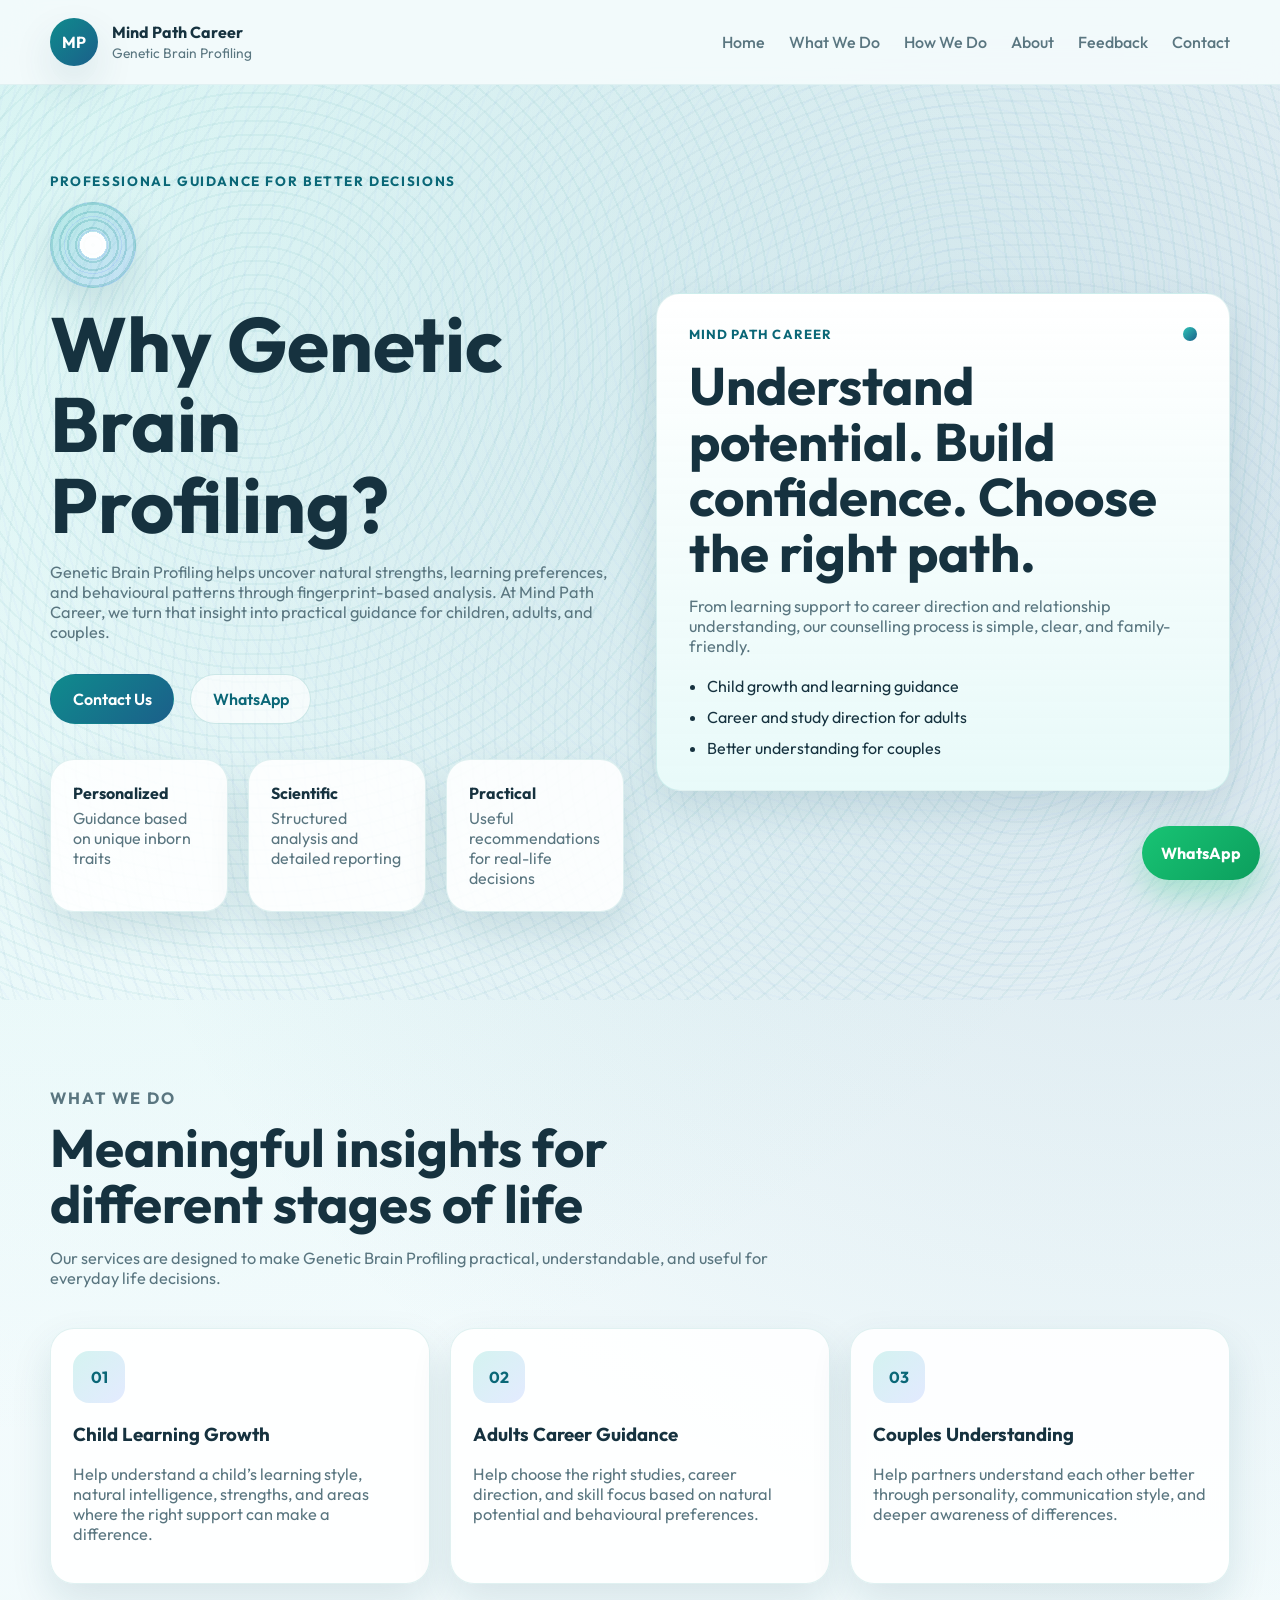
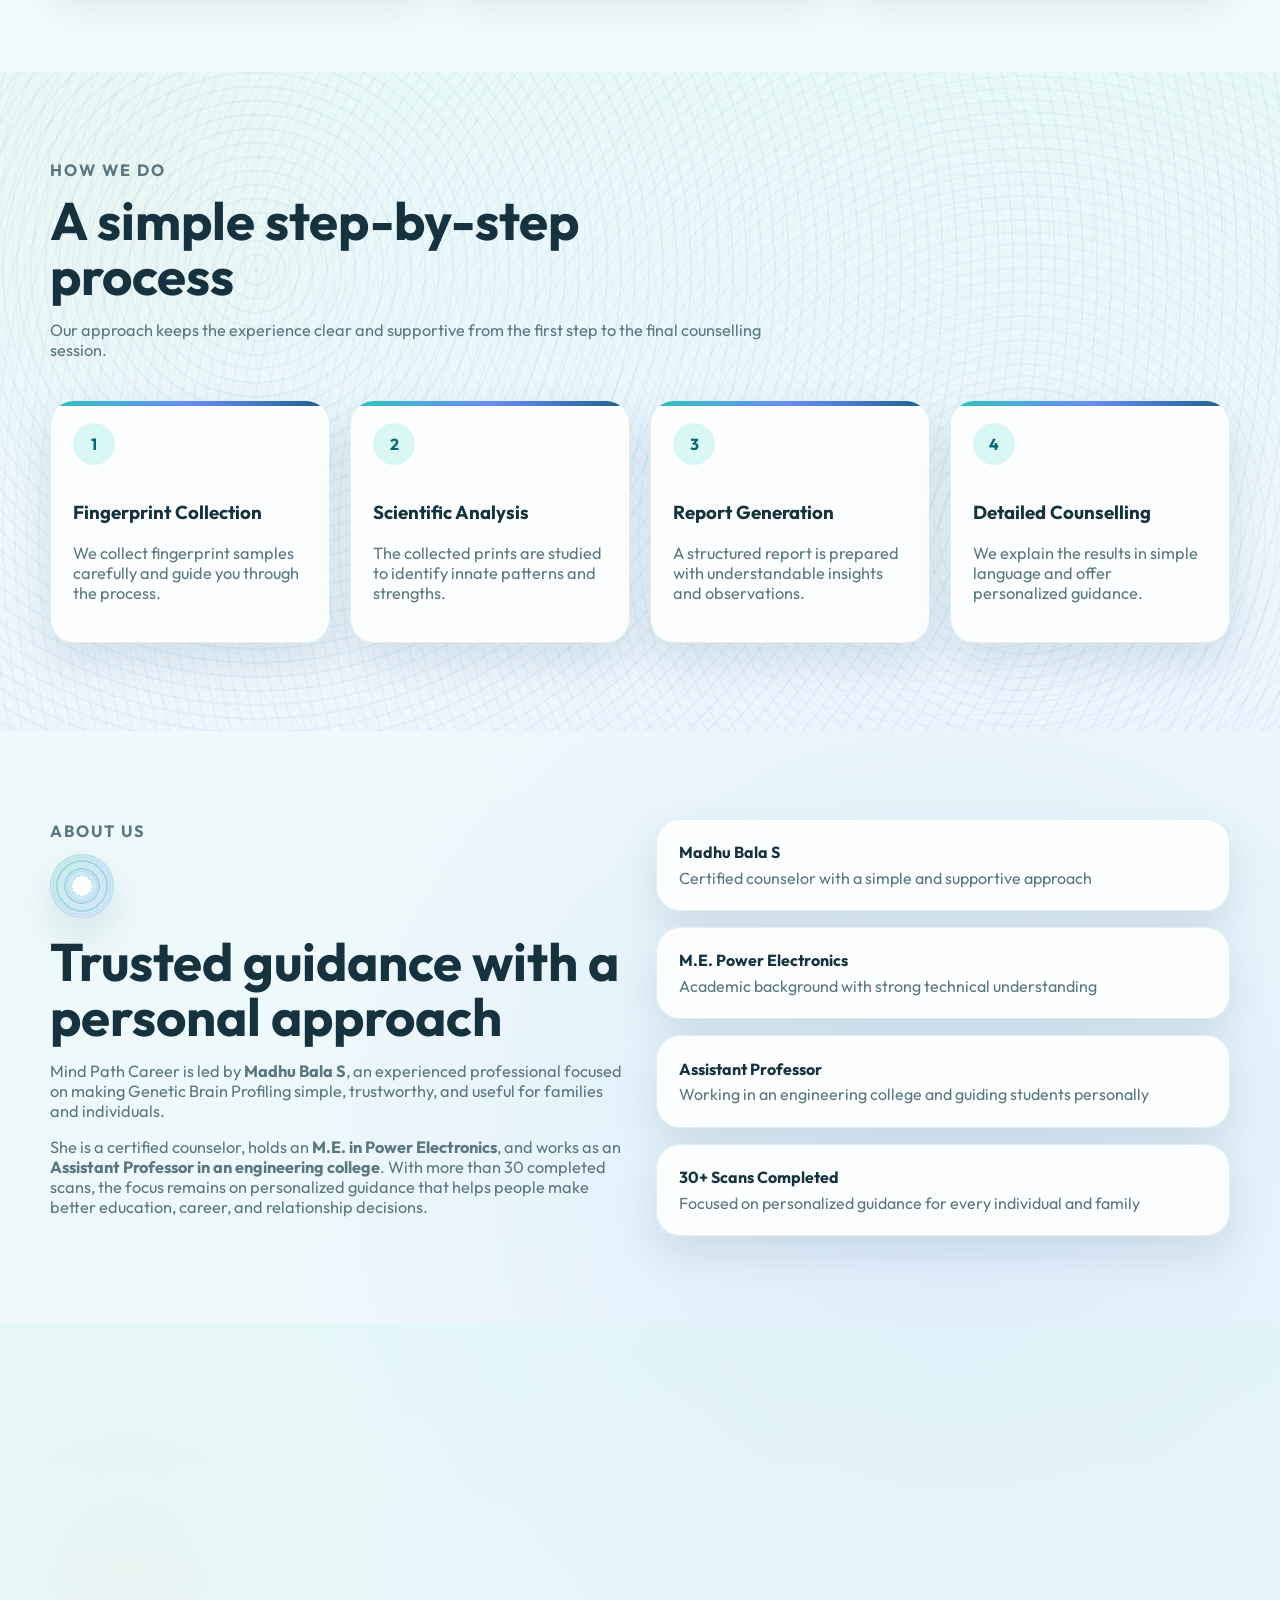
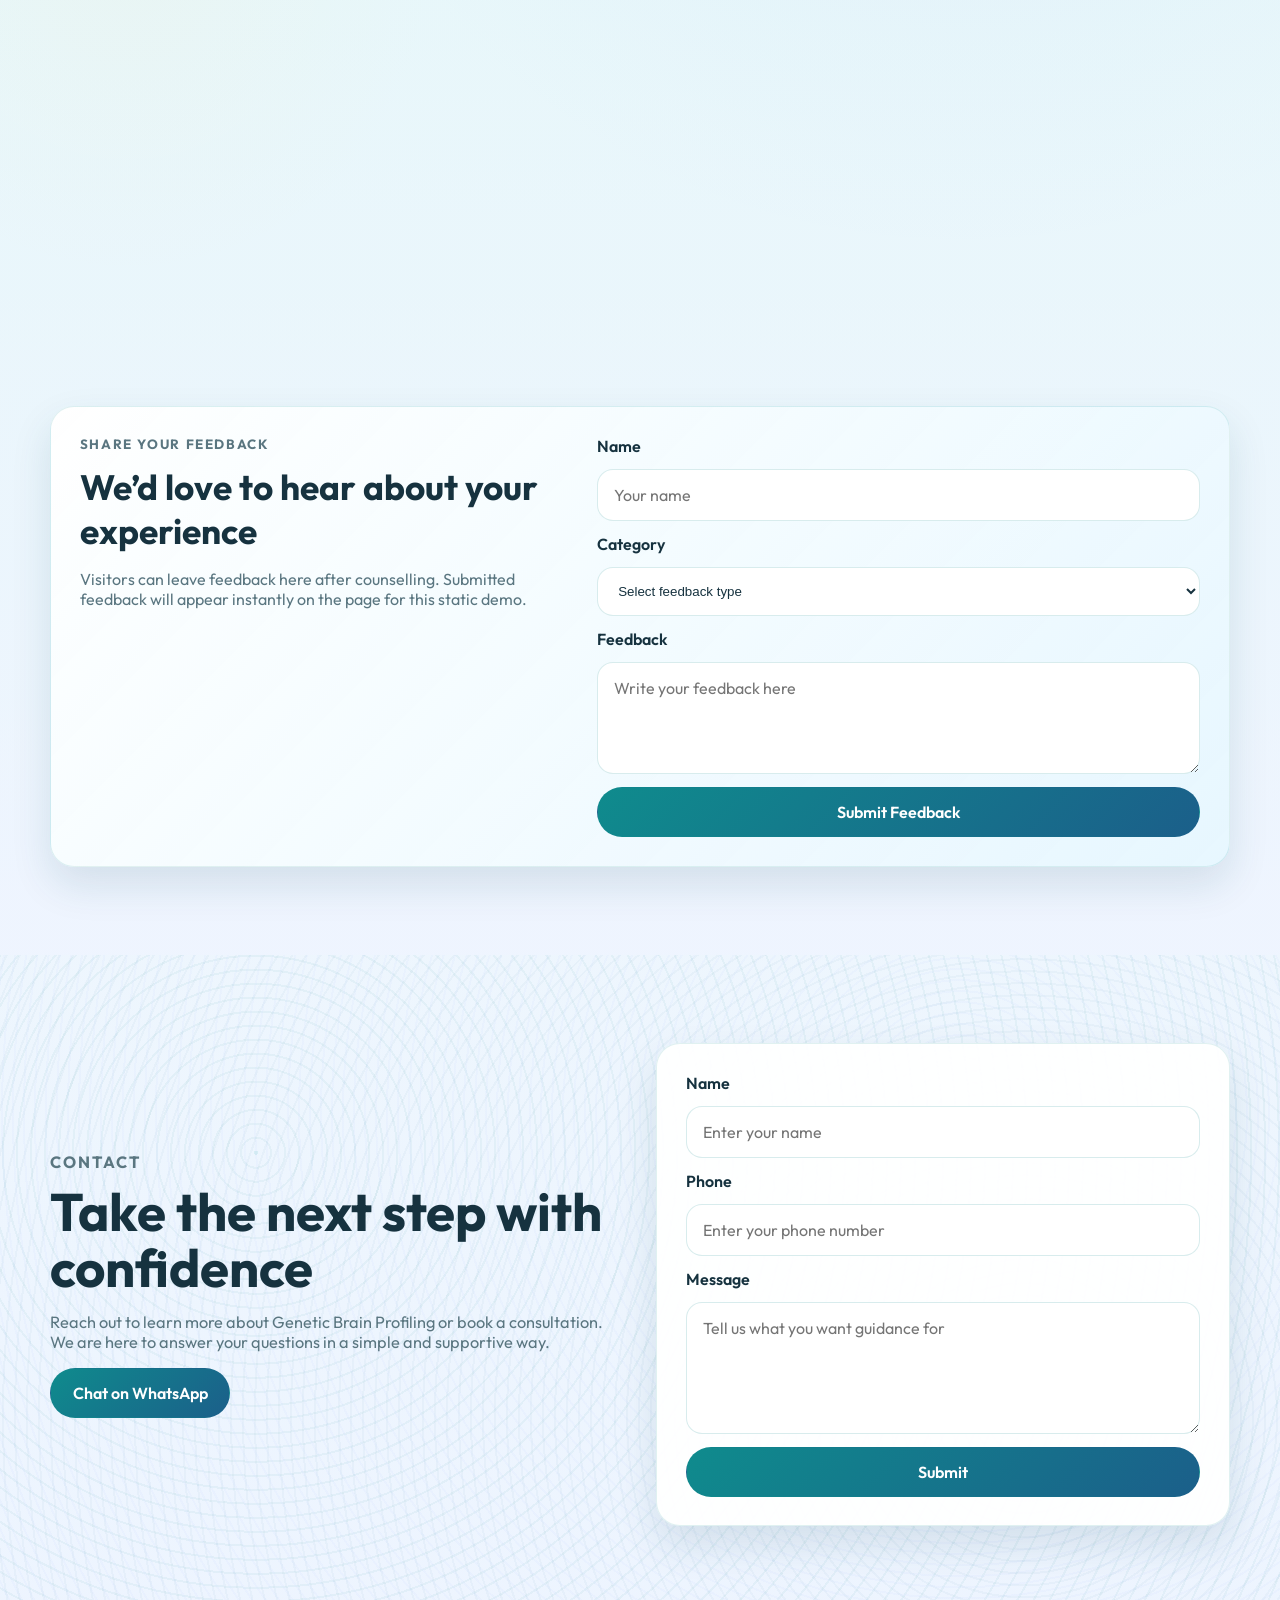
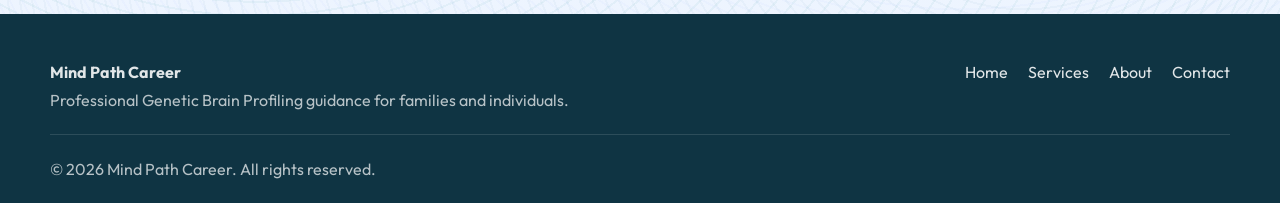
==== index.html @ eb40ae1d "Add files via upload" ====
<!DOCTYPE html>
<html lang="en">
  <head>
    <meta charset="UTF-8" />
    <meta name="viewport" content="width=device-width, initial-scale=1.0" />
    <title>Mind Path Career | Genetic Brain Profiling</title>
    <meta
      name="description"
      content="Mind Path Career helps families, adults, and couples gain clarity through Genetic Brain Profiling with scientific analysis and personalized counselling."
    />
    <link rel="preconnect" href="https://fonts.googleapis.com" />
    <link rel="preconnect" href="https://fonts.gstatic.com" crossorigin />
    <link
      href="https://fonts.googleapis.com/css2?family=Outfit:wght@300;400;500;600;700;800&display=swap"
      rel="stylesheet"
    />
    <link rel="stylesheet" href="style.css" />
  </head>
  <body>
    <header class="site-header">
      <div class="container nav-bar">
        <a href="#home" class="brand">
          <span class="brand-badge">MP</span>
          <span class="brand-text">
            <strong>Mind Path Career</strong>
            <span>Genetic Brain Profiling</span>
          </span>
        </a>

        <button class="nav-toggle" type="button" aria-label="Toggle navigation" aria-expanded="false">
          <span></span>
          <span></span>
          <span></span>
        </button>

        <nav class="nav-links">
          <a href="#home">Home</a>
          <a href="#services">What We Do</a>
          <a href="#process">How We Do</a>
          <a href="#about">About</a>
          <a href="#testimonials">Feedback</a>
          <a href="#contact">Contact</a>
        </nav>
      </div>
    </header>

    <main>
      <section class="hero section fingerprint-bg" id="home">
        <div class="container hero-grid">
          <div class="hero-content reveal">
            <p class="section-tag">Professional Guidance for Better Decisions</p>
            <div class="fingerprint-logo" aria-hidden="true"></div>
            <h1>Why Genetic Brain Profiling?</h1>
            <p class="hero-text">
              Genetic Brain Profiling helps uncover natural strengths, learning preferences,
              and behavioural patterns through fingerprint-based analysis. At Mind Path Career,
              we turn that insight into practical guidance for children, adults, and couples.
            </p>
            <div class="hero-actions">
              <a class="btn btn-primary" href="#contact">Contact Us</a>
              <a class="btn btn-secondary" href="https://wa.me/911234567890" target="_blank" rel="noopener">WhatsApp</a>
            </div>
            <div class="hero-highlights">
              <div class="highlight-card">
                <strong>Personalized</strong>
                <span>Guidance based on unique inborn traits</span>
              </div>
              <div class="highlight-card">
                <strong>Scientific</strong>
                <span>Structured analysis and detailed reporting</span>
              </div>
              <div class="highlight-card">
                <strong>Practical</strong>
                <span>Useful recommendations for real-life decisions</span>
              </div>
            </div>
          </div>

          <div class="hero-visual reveal">
            <div class="hero-card">
              <div class="hero-card-top">
                <span class="mini-label">Mind Path Career</span>
                <span class="mini-dot"></span>
              </div>
              <h2>Understand potential. Build confidence. Choose the right path.</h2>
              <p>
                From learning support to career direction and relationship understanding,
                our counselling process is simple, clear, and family-friendly.
              </p>
              <ul class="hero-points">
                <li>Child growth and learning guidance</li>
                <li>Career and study direction for adults</li>
                <li>Better understanding for couples</li>
              </ul>
            </div>
          </div>
        </div>
      </section>

      <section class="services section" id="services">
        <div class="container">
          <div class="section-heading reveal">
            <p class="section-tag">What We Do</p>
            <h2>Meaningful insights for different stages of life</h2>
            <p>
              Our services are designed to make Genetic Brain Profiling practical,
              understandable, and useful for everyday life decisions.
            </p>
          </div>

          <div class="card-grid">
            <article class="info-card reveal">
              <div class="card-icon">01</div>
              <h3>Child Learning Growth</h3>
              <p>
                Help understand a child’s learning style, natural intelligence,
                strengths, and areas where the right support can make a difference.
              </p>
            </article>

            <article class="info-card reveal">
              <div class="card-icon">02</div>
              <h3>Adults Career Guidance</h3>
              <p>
                Help choose the right studies, career direction, and skill focus
                based on natural potential and behavioural preferences.
              </p>
            </article>

            <article class="info-card reveal">
              <div class="card-icon">03</div>
              <h3>Couples Understanding</h3>
              <p>
                Help partners understand each other better through personality,
                communication style, and deeper awareness of differences.
              </p>
            </article>
          </div>
        </div>
      </section>

      <section class="process section fingerprint-bg soft-section" id="process">
        <div class="container">
          <div class="section-heading reveal">
            <p class="section-tag">How We Do</p>
            <h2>A simple step-by-step process</h2>
            <p>
              Our approach keeps the experience clear and supportive from the first
              step to the final counselling session.
            </p>
          </div>

          <div class="steps-layout">
            <article class="step-card reveal">
              <span class="step-number">1</span>
              <h3>Fingerprint Collection</h3>
              <p>We collect fingerprint samples carefully and guide you through the process.</p>
            </article>

            <article class="step-card reveal">
              <span class="step-number">2</span>
              <h3>Scientific Analysis</h3>
              <p>The collected prints are studied to identify innate patterns and strengths.</p>
            </article>

            <article class="step-card reveal">
              <span class="step-number">3</span>
              <h3>Report Generation</h3>
              <p>A structured report is prepared with understandable insights and observations.</p>
            </article>

            <article class="step-card reveal">
              <span class="step-number">4</span>
              <h3>Detailed Counselling</h3>
              <p>We explain the results in simple language and offer personalized guidance.</p>
            </article>
          </div>
        </div>
      </section>

      <section class="about section" id="about">
        <div class="container about-grid">
          <div class="about-content reveal">
            <p class="section-tag">About Us</p>
            <div class="fingerprint-logo fingerprint-logo-small" aria-hidden="true"></div>
            <h2>Trusted guidance with a personal approach</h2>
            <p>
              Mind Path Career is led by <strong>Madhu Bala S</strong>, an experienced
              professional focused on making Genetic Brain Profiling simple,
              trustworthy, and useful for families and individuals.
            </p>
            <p>
              She is a certified counselor, holds an <strong>M.E. in Power Electronics</strong>,
              and works as an <strong>Assistant Professor in an engineering college</strong>.
              With more than 30 completed scans, the focus remains on personalized
              guidance that helps people make better education, career, and relationship decisions.
            </p>
          </div>

          <div class="about-stats reveal">
            <div class="stat-card">
              <strong>Madhu Bala S</strong>
              <span>Certified counselor with a simple and supportive approach</span>
            </div>
            <div class="stat-card">
              <strong>M.E. Power Electronics</strong>
              <span>Academic background with strong technical understanding</span>
            </div>
            <div class="stat-card">
              <strong>Assistant Professor</strong>
              <span>Working in an engineering college and guiding students personally</span>
            </div>
            <div class="stat-card">
              <strong>30+ Scans Completed</strong>
              <span>Focused on personalized guidance for every individual and family</span>
            </div>
          </div>
        </div>
      </section>

      <section class="testimonials section soft-section" id="testimonials">
        <div class="container">
          <div class="section-heading reveal">
            <p class="section-tag">Feedback</p>
            <div class="fingerprint-logo fingerprint-logo-small" aria-hidden="true"></div>
            <h2>What people say about the experience</h2>
          </div>

          <div class="testimonial-grid" id="feedbackWall">
            <article class="testimonial-card reveal">
              <p>
                “This helped us understand how our child learns best. The counselling
                was simple, clear, and very helpful as parents.”
              </p>
              <h3>Parent Feedback</h3>
            </article>

            <article class="testimonial-card reveal">
              <p>
                “I was confused about my career options. The report and counselling
                gave me better clarity on what suits me naturally.”
              </p>
              <h3>Adult Guidance</h3>
            </article>

            <article class="testimonial-card reveal">
              <p>
                “We understood each other better as a couple after the session.
                It opened a new perspective on communication and behaviour.”
              </p>
              <h3>Couple Feedback</h3>
            </article>

            <article class="testimonial-card reveal">
              <p>
                “The process felt professional and comfortable. The guidance was
                practical, not complicated, and easy to apply.”
              </p>
              <h3>Family Experience</h3>
            </article>
          </div>

          <div class="feedback-box reveal">
            <div class="feedback-copy">
              <p class="section-tag">Share Your Feedback</p>
              <h3>We’d love to hear about your experience</h3>
              <p>
                Visitors can leave feedback here after counselling. Submitted feedback
                will appear instantly on the page for this static demo.
              </p>
            </div>

            <form class="feedback-form" id="feedbackForm">
              <label for="feedbackName">Name</label>
              <input id="feedbackName" name="feedbackName" type="text" placeholder="Your name" required />

              <label for="feedbackType">Category</label>
              <select id="feedbackType" name="feedbackType" required>
                <option value="">Select feedback type</option>
                <option value="Parent Feedback">Parent Feedback</option>
                <option value="Adult Guidance">Adult Guidance</option>
                <option value="Couple Feedback">Couple Feedback</option>
                <option value="Family Experience">Family Experience</option>
              </select>

              <label for="feedbackMessage">Feedback</label>
              <textarea
                id="feedbackMessage"
                name="feedbackMessage"
                rows="4"
                placeholder="Write your feedback here"
                required
              ></textarea>

              <button class="btn btn-primary" type="submit">Submit Feedback</button>
            </form>
          </div>
        </div>
      </section>

      <section class="contact section fingerprint-bg" id="contact">
        <div class="container contact-grid">
          <div class="contact-copy reveal">
            <p class="section-tag">Contact</p>
            <h2>Take the next step with confidence</h2>
            <p>
              Reach out to learn more about Genetic Brain Profiling or book a consultation.
              We are here to answer your questions in a simple and supportive way.
            </p>
            <a class="btn btn-primary" href="https://wa.me/919976723540" target="_blank" rel="noopener">Chat on WhatsApp</a>
          </div>

          <form class="contact-form reveal" id="contactForm">
            <label for="name">Name</label>
            <input id="name" name="name" type="text" placeholder="Enter your name" required />

            <label for="phone">Phone</label>
            <input id="phone" name="phone" type="tel" placeholder="Enter your phone number" required />

            <label for="message">Message</label>
            <textarea id="message" name="message" rows="5" placeholder="Tell us what you want guidance for" required></textarea>

            <button class="btn btn-primary" type="submit">Submit</button>
          </form>
        </div>
      </section>
    </main>

    <footer class="site-footer">
      <div class="container footer-wrap">
        <div>
          <strong>Mind Path Career</strong>
          <p>Professional Genetic Brain Profiling guidance for families and individuals.</p>
        </div>
        <div class="footer-links">
          <a href="#home">Home</a>
          <a href="#services">Services</a>
          <a href="#about">About</a>
          <a href="#contact">Contact</a>
        </div>
      </div>
      <div class="container footer-bottom">
        <p>© 2026 Mind Path Career. All rights reserved.</p>
      </div>
    </footer>

    <a
      class="whatsapp-float"
      href="https://wa.me/911234567890"
      target="_blank"
      rel="noopener"
      aria-label="Chat on WhatsApp"
    >
      WhatsApp
    </a>

    <script src="script.js"></script>
  </body>
</html>
---- style.css ----
:root {
  --primary: #0f8b8d;
  --primary-dark: #0a6777;
  --secondary: #1b5f8a;
  --accent: #2ec4b6;
  --accent-2: #6a8dff;
  --accent-3: #7fdbca;
  --accent-4: #ffd166;
  --accent-soft: #d9f7f4;
  --bg: #f4fbfc;
  --surface: rgba(255, 255, 255, 0.88);
  --surface-strong: #ffffff;
  --text: #16323f;
  --muted: #5a7680;
  --border: rgba(15, 139, 141, 0.12);
  --shadow: 0 18px 40px rgba(16, 71, 92, 0.12);
  --radius: 24px;
  --radius-sm: 18px;
  --container: 1180px;
}

*,
*::before,
*::after {
  box-sizing: border-box;
}

html {
  scroll-behavior: smooth;
}

body {
  margin: 0;
  font-family: "Outfit", sans-serif;
  color: var(--text);
  background:
    radial-gradient(circle at top left, rgba(46, 196, 182, 0.16), transparent 28%),
    radial-gradient(circle at 90% 10%, rgba(27, 95, 138, 0.16), transparent 24%),
    radial-gradient(circle at 75% 55%, rgba(106, 141, 255, 0.12), transparent 24%),
    linear-gradient(180deg, #f8fdfe 0%, #eef9fb 52%, #edf4ff 100%);
}

a {
  color: inherit;
  text-decoration: none;
}

button,
input,
textarea {
  font: inherit;
}

img {
  max-width: 100%;
}

.container {
  width: min(calc(100% - 2rem), var(--container));
  margin: 0 auto;
}

.section {
  padding: 5.5rem 0;
  position: relative;
}

.fingerprint-bg::before {
  content: "";
  position: absolute;
  inset: 0;
  background-image:
    radial-gradient(circle at 20% 30%, rgba(46, 196, 182, 0.1) 0 2px, transparent 2px 100%),
    repeating-radial-gradient(circle at 20% 30%, rgba(15, 139, 141, 0.08) 0 2px, transparent 2px 14px),
    repeating-radial-gradient(circle at 80% 70%, rgba(27, 95, 138, 0.06) 0 2px, transparent 2px 12px),
    repeating-radial-gradient(circle at 75% 24%, rgba(106, 141, 255, 0.05) 0 2px, transparent 2px 11px);
  opacity: 0.65;
  pointer-events: none;
}

.fingerprint-logo {
  width: 86px;
  height: 86px;
  margin-bottom: 1rem;
  border-radius: 50%;
  border: 1px solid rgba(15, 139, 141, 0.14);
  background:
    radial-gradient(circle at center, rgba(255, 255, 255, 0.96) 0 22%, transparent 22%),
    repeating-radial-gradient(circle at center, rgba(15, 139, 141, 0.2) 0 2px, transparent 2px 8px),
    repeating-radial-gradient(circle at center, rgba(106, 141, 255, 0.16) 0 1px, transparent 1px 14px),
    linear-gradient(135deg, rgba(46, 196, 182, 0.22), rgba(106, 141, 255, 0.18));
  box-shadow: var(--shadow);
}

.fingerprint-logo-small {
  width: 64px;
  height: 64px;
}

.soft-section {
  background:
    linear-gradient(180deg, rgba(217, 247, 244, 0.38), rgba(239, 244, 255, 0.72)),
    radial-gradient(circle at 10% 20%, rgba(255, 209, 102, 0.08), transparent 20%);
}

.site-header {
  position: sticky;
  top: 0;
  z-index: 100;
  background: rgba(244, 251, 252, 0.9);
  backdrop-filter: blur(16px);
  border-bottom: 1px solid rgba(15, 139, 141, 0.08);
}

.nav-bar {
  min-height: 84px;
  display: flex;
  align-items: center;
  justify-content: space-between;
  gap: 1rem;
}

.brand {
  display: inline-flex;
  align-items: center;
  gap: 0.85rem;
}

.brand-badge {
  width: 48px;
  height: 48px;
  border-radius: 50%;
  display: grid;
  place-items: center;
  color: #fff;
  font-weight: 700;
  background: linear-gradient(135deg, var(--primary), var(--secondary));
  box-shadow: var(--shadow);
}

.brand-text {
  display: grid;
  gap: 0.15rem;
}

.brand-text strong {
  font-size: 1rem;
}

.brand-text span {
  color: var(--muted);
  font-size: 0.86rem;
}

.nav-links {
  display: flex;
  align-items: center;
  gap: 1.5rem;
}

.nav-links a {
  color: var(--muted);
  font-weight: 500;
  transition: color 0.25s ease;
}

.nav-links a:hover {
  color: var(--primary-dark);
}

.nav-toggle {
  display: none;
  border: 0;
  background: transparent;
  padding: 0.35rem;
}

.nav-toggle span {
  display: block;
  width: 24px;
  height: 2px;
  border-radius: 999px;
  background: var(--text);
  margin: 5px 0;
  transition: transform 0.25s ease, opacity 0.25s ease;
}

.hero-grid,
.about-grid,
.contact-grid {
  display: grid;
  grid-template-columns: repeat(2, minmax(0, 1fr));
  gap: 2rem;
  align-items: center;
}

.hero {
  overflow: hidden;
}

.section-tag {
  margin: 0 0 0.8rem;
  color: var(--primary-dark);
  font-size: 0.84rem;
  font-weight: 700;
  text-transform: uppercase;
  letter-spacing: 0.12em;
}

.hero-content h1,
.section-heading h2,
.about-content h2,
.contact-copy h2,
.hero-card h2 {
  margin: 0;
  line-height: 1.05;
}

.hero-content h1 {
  font-size: clamp(2.8rem, 6vw, 4.8rem);
  max-width: 10ch;
}

.hero-text,
.section-heading p,
.about-content p,
.contact-copy p,
.info-card p,
.step-card p,
.testimonial-card p,
.hero-card p {
  color: var(--muted);
  font-size: 1.02rem;
}

.hero-actions {
  display: flex;
  flex-wrap: wrap;
  gap: 1rem;
  margin: 2rem 0 2.2rem;
}

.btn {
  display: inline-flex;
  align-items: center;
  justify-content: center;
  min-height: 50px;
  padding: 0 1.35rem;
  border-radius: 999px;
  border: 1px solid transparent;
  font-weight: 600;
  transition: transform 0.25s ease, box-shadow 0.25s ease, background 0.25s ease;
}

.btn:hover {
  transform: translateY(-2px);
  box-shadow: 0 12px 24px rgba(15, 139, 141, 0.16);
}

.btn-primary {
  color: #fff;
  background: linear-gradient(135deg, var(--primary), var(--secondary));
}

.btn-secondary {
  color: var(--primary-dark);
  background: rgba(255, 255, 255, 0.7);
  border-color: rgba(15, 139, 141, 0.18);
}

.hero-highlights,
.card-grid,
.steps-layout,
.testimonial-grid {
  display: grid;
  gap: 1.25rem;
}

.hero-highlights {
  grid-template-columns: repeat(3, minmax(0, 1fr));
}

.highlight-card,
.info-card,
.step-card,
.stat-card,
.testimonial-card,
.feedback-box,
.contact-form,
.hero-card {
  background: var(--surface);
  border: 1px solid var(--border);
  border-radius: var(--radius);
  box-shadow: var(--shadow);
}

.highlight-card,
.info-card,
.step-card,
.stat-card,
.testimonial-card {
  padding: 1.4rem;
}

.highlight-card strong,
.stat-card strong {
  display: block;
  margin-bottom: 0.35rem;
}

.highlight-card span,
.stat-card span {
  color: var(--muted);
}

.hero-visual {
  position: relative;
}

.hero-card {
  padding: 2rem;
  background:
    linear-gradient(180deg, rgba(255, 255, 255, 0.96), rgba(228, 249, 248, 0.84)),
    #fff;
}

.hero-card-top {
  display: flex;
  justify-content: space-between;
  align-items: center;
  margin-bottom: 1rem;
}

.mini-label {
  font-size: 0.82rem;
  font-weight: 700;
  color: var(--primary-dark);
  letter-spacing: 0.08em;
  text-transform: uppercase;
}

.mini-dot {
  width: 14px;
  height: 14px;
  border-radius: 50%;
  background: linear-gradient(135deg, var(--accent), var(--secondary));
}

.hero-points {
  padding-left: 1.15rem;
  margin: 1.2rem 0 0;
  color: var(--text);
}

.hero-points li + li {
  margin-top: 0.7rem;
}

.section-heading {
  max-width: 720px;
  margin: 0 auto 2.5rem 0;
}

.section-heading h2,
.about-content h2,
.contact-copy h2,
.hero-card h2 {
  font-size: clamp(2rem, 4.5vw, 3.3rem);
}

.card-grid {
  grid-template-columns: repeat(3, minmax(0, 1fr));
}

.card-icon {
  width: 52px;
  height: 52px;
  border-radius: 16px;
  display: grid;
  place-items: center;
  margin-bottom: 1rem;
  background: linear-gradient(135deg, rgba(46, 196, 182, 0.2), rgba(106, 141, 255, 0.18));
  color: var(--primary-dark);
  font-weight: 700;
}

.steps-layout {
  grid-template-columns: repeat(4, minmax(0, 1fr));
}

.step-card {
  position: relative;
  overflow: hidden;
}

.step-card::after {
  content: "";
  position: absolute;
  top: 0;
  left: 0;
  width: 100%;
  height: 5px;
  background: linear-gradient(90deg, var(--accent), var(--accent-2), var(--secondary));
}

.step-number {
  display: inline-grid;
  place-items: center;
  width: 42px;
  height: 42px;
  border-radius: 50%;
  margin-bottom: 1rem;
  background: var(--accent-soft);
  color: var(--primary-dark);
  font-weight: 700;
}

.about-stats {
  display: grid;
  gap: 1rem;
}

.testimonial-grid {
  grid-template-columns: repeat(2, minmax(0, 1fr));
}

.testimonial-card h3 {
  margin: 1rem 0 0;
  font-size: 1rem;
  color: var(--primary-dark);
}

.feedback-box {
  display: grid;
  grid-template-columns: 0.9fr 1.1fr;
  gap: 1.5rem;
  margin-top: 2rem;
  padding: 1.8rem;
  background:
    linear-gradient(135deg, rgba(255, 255, 255, 0.96), rgba(230, 247, 255, 0.88));
}

.feedback-copy h3 {
  margin: 0 0 0.8rem;
  font-size: clamp(1.6rem, 3vw, 2.2rem);
}

.feedback-copy p {
  color: var(--muted);
}

.feedback-form {
  display: grid;
  gap: 0.8rem;
}

.feedback-form label {
  font-weight: 600;
}

.feedback-form input,
.feedback-form select,
.feedback-form textarea,
.contact-form input,
.contact-form textarea {
  width: 100%;
  padding: 0.95rem 1rem;
  border-radius: 16px;
  border: 1px solid rgba(15, 139, 141, 0.16);
  background: #fff;
  color: var(--text);
  outline: none;
  transition: border-color 0.2s ease, box-shadow 0.2s ease;
}

.contact-form {
  display: grid;
  gap: 0.8rem;
  padding: 1.8rem;
  background: rgba(255, 255, 255, 0.94);
}

.contact-form label {
  font-weight: 600;
}

.feedback-form input:focus,
.feedback-form select:focus,
.feedback-form textarea:focus,
.contact-form input:focus,
.contact-form textarea:focus {
  border-color: var(--primary);
  box-shadow: 0 0 0 4px rgba(46, 196, 182, 0.14);
}

.site-footer {
  background: #0f3443;
  color: rgba(255, 255, 255, 0.88);
  padding-top: 3rem;
}

.footer-wrap,
.footer-bottom {
  display: flex;
  justify-content: space-between;
  gap: 1.5rem;
}

.footer-wrap {
  align-items: flex-start;
  padding-bottom: 1.5rem;
}

.footer-wrap p,
.footer-bottom p {
  margin: 0.5rem 0 0;
  color: rgba(255, 255, 255, 0.7);
}

.footer-links {
  display: flex;
  flex-wrap: wrap;
  gap: 1rem 1.25rem;
}

.footer-links a:hover {
  color: #ffffff;
}

.footer-bottom {
  border-top: 1px solid rgba(255, 255, 255, 0.12);
  padding: 1rem 0 1.5rem;
}

.whatsapp-float {
  position: fixed;
  right: 20px;
  bottom: 20px;
  z-index: 120;
  min-height: 54px;
  padding: 0 1.2rem;
  border-radius: 999px;
  display: inline-flex;
  align-items: center;
  justify-content: center;
  color: #fff;
  font-weight: 700;
  background: linear-gradient(135deg, #18c474, #0c9e5d);
  box-shadow: 0 16px 32px rgba(24, 196, 116, 0.28);
  transition: transform 0.25s ease;
}

.whatsapp-float:hover {
  transform: translateY(-2px);
}

.reveal {
  opacity: 0;
  transform: translateY(28px);
  transition: opacity 0.7s ease, transform 0.7s ease;
}

.reveal.visible {
  opacity: 1;
  transform: translateY(0);
}

@media (max-width: 980px) {
  .nav-toggle {
    display: block;
  }

  .nav-links {
    position: absolute;
    top: 84px;
    left: 1rem;
    right: 1rem;
    flex-direction: column;
    align-items: flex-start;
    padding: 1rem;
    background: rgba(255, 255, 255, 0.96);
    border: 1px solid var(--border);
    border-radius: 20px;
    box-shadow: var(--shadow);
    opacity: 0;
    pointer-events: none;
    transform: translateY(-10px);
    transition: opacity 0.25s ease, transform 0.25s ease;
  }

  .nav-links.open {
    opacity: 1;
    pointer-events: auto;
    transform: translateY(0);
  }

  .nav-toggle.active span:nth-child(1) {
    transform: translateY(7px) rotate(45deg);
  }

  .nav-toggle.active span:nth-child(2) {
    opacity: 0;
  }

  .nav-toggle.active span:nth-child(3) {
    transform: translateY(-7px) rotate(-45deg);
  }

  .hero-grid,
  .about-grid,
  .contact-grid,
  .card-grid,
  .steps-layout,
  .testimonial-grid,
  .feedback-box,
  .hero-highlights {
    grid-template-columns: 1fr;
  }
}

@media (max-width: 640px) {
  .section {
    padding: 4.2rem 0;
  }

  .hero-content h1 {
    max-width: none;
  }

  .hero-actions,
  .footer-wrap,
  .footer-bottom {
    flex-direction: column;
    align-items: flex-start;
  }

  .hero-card,
  .contact-form {
    padding: 1.4rem;
  }

  .whatsapp-float {
    right: 16px;
    bottom: 16px;
  }
}
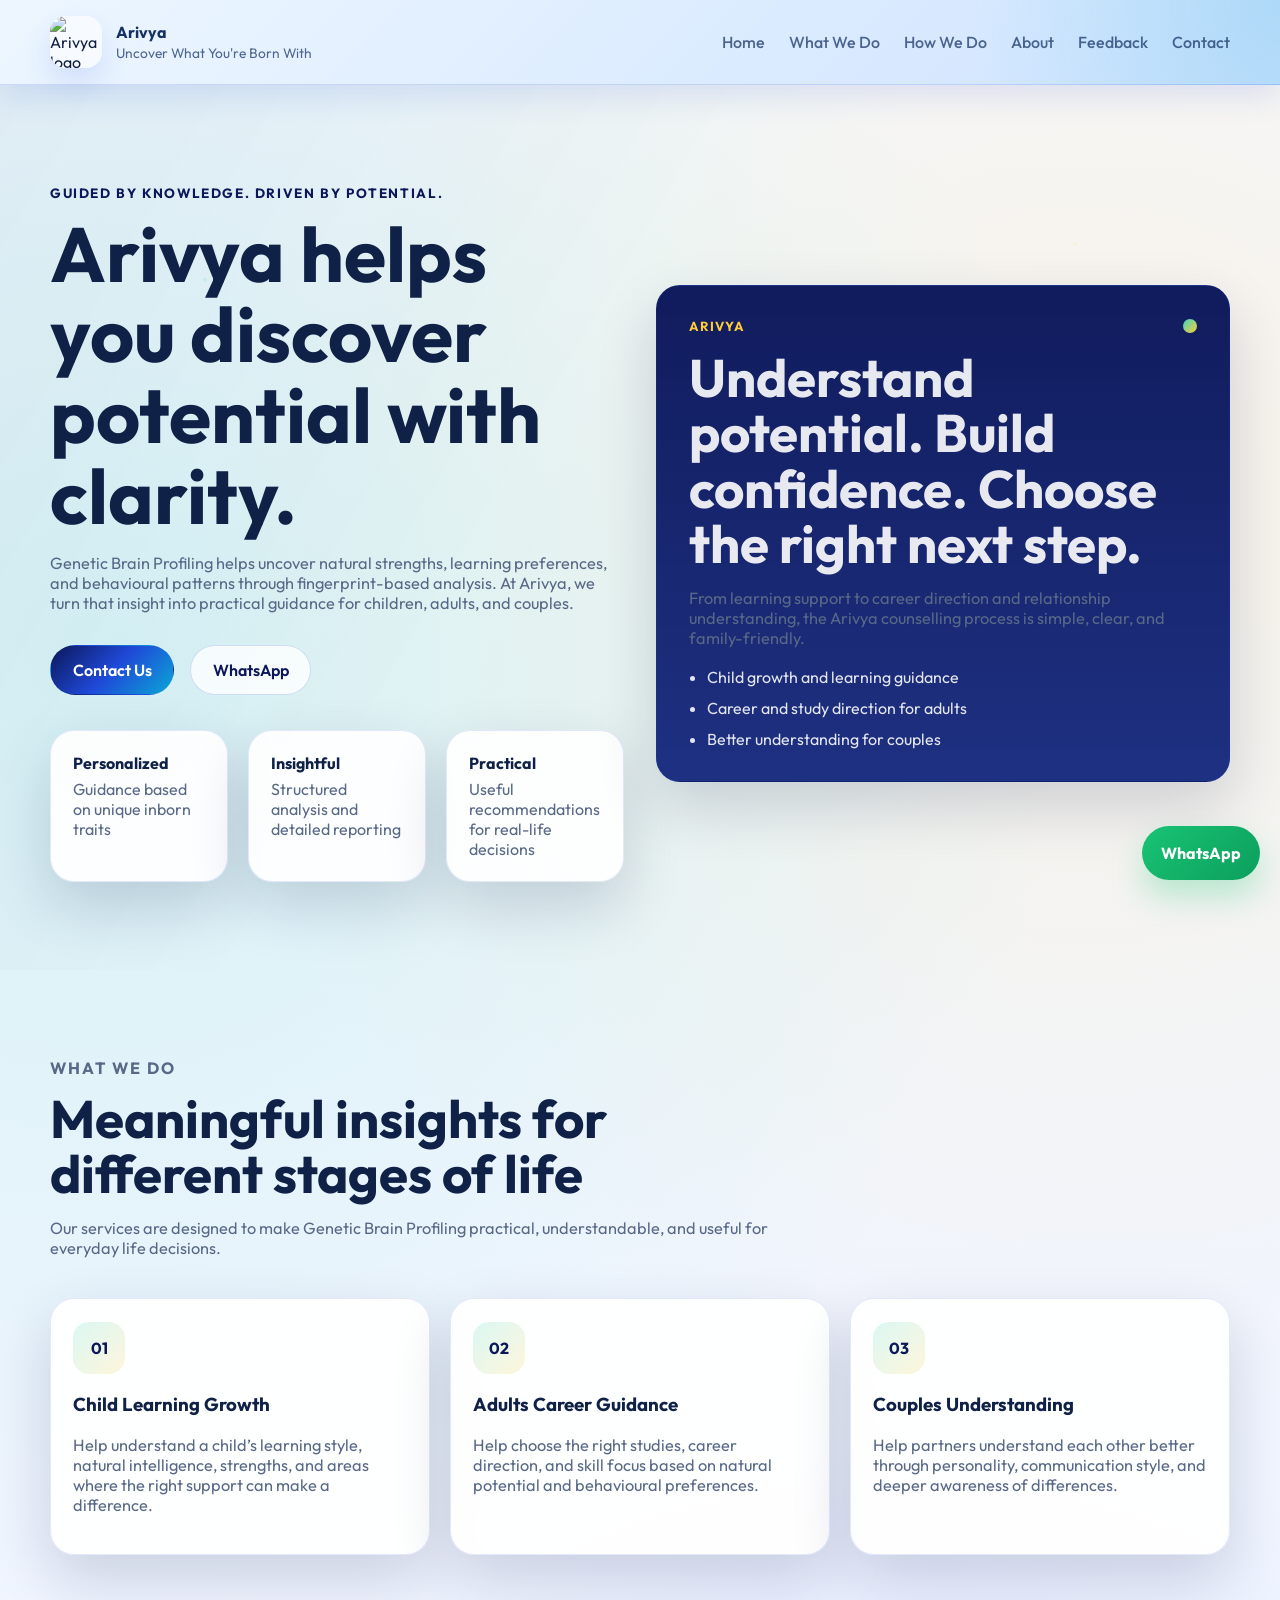
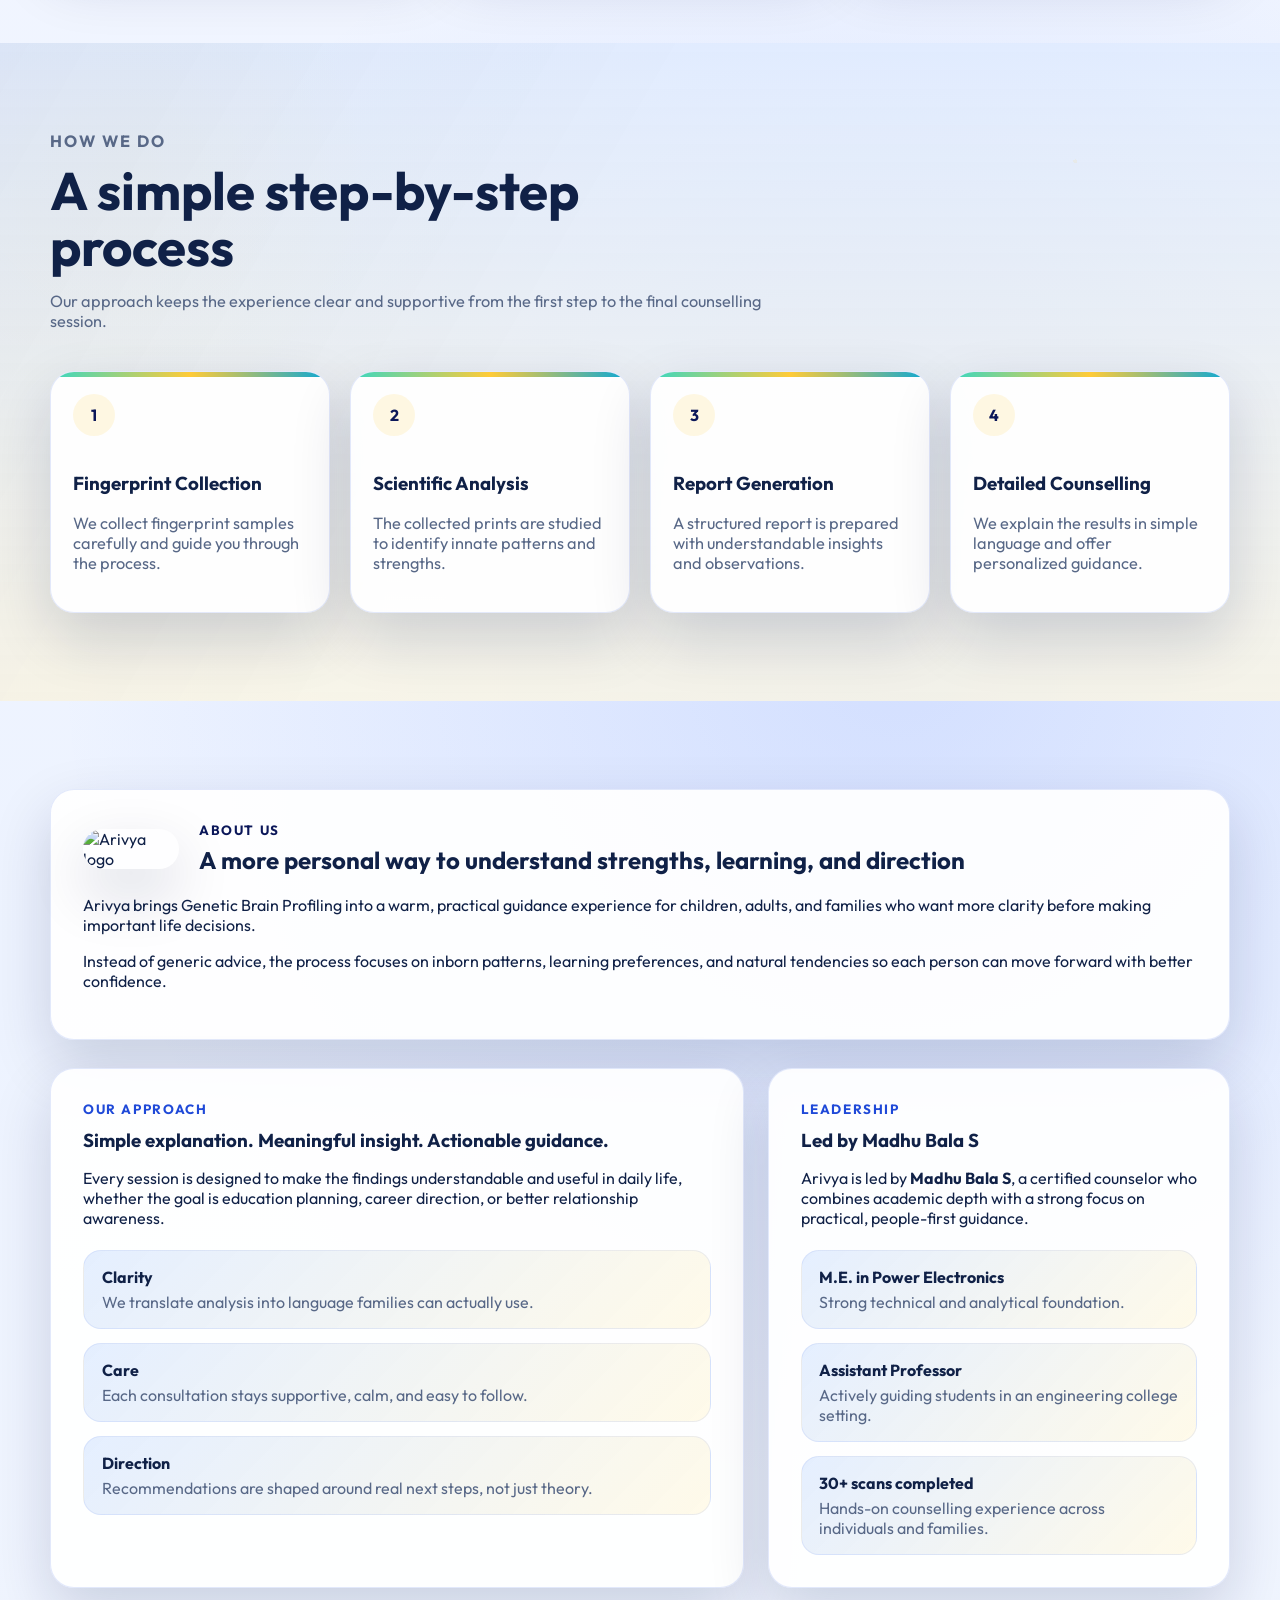
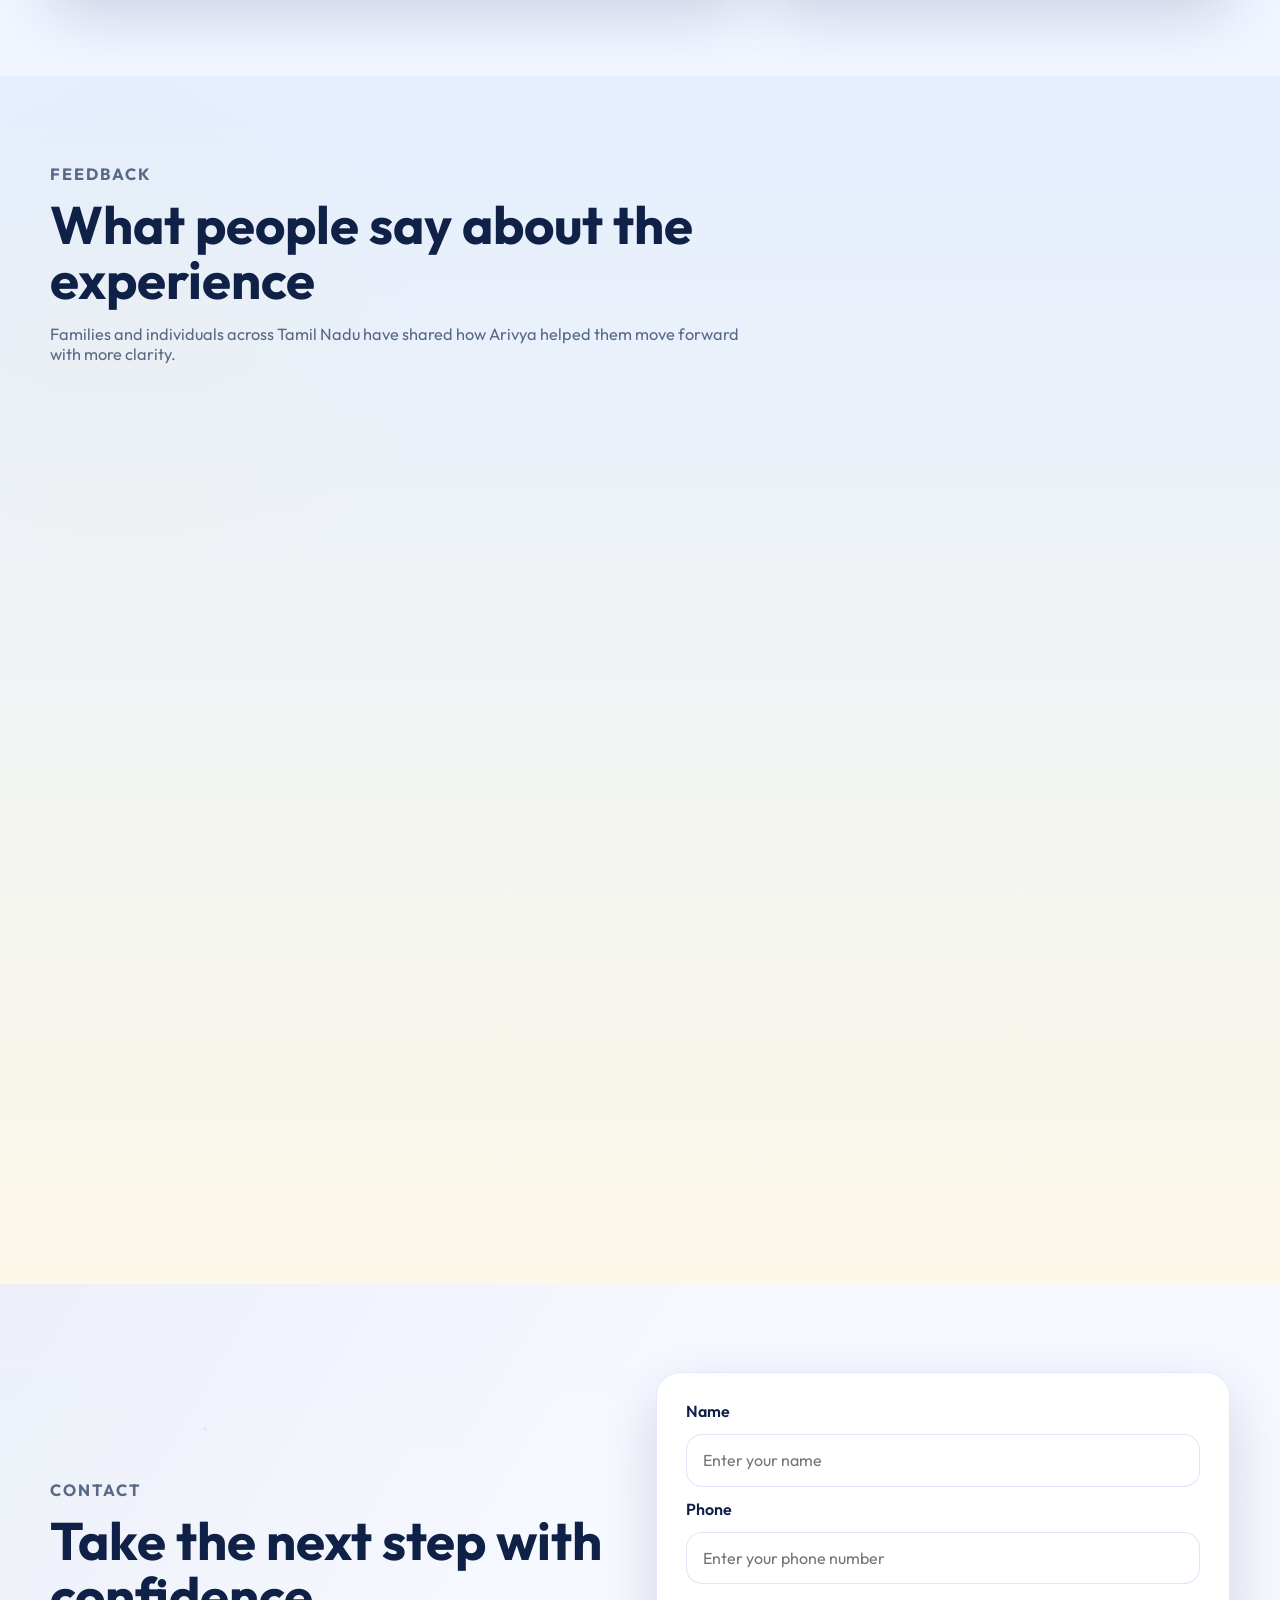
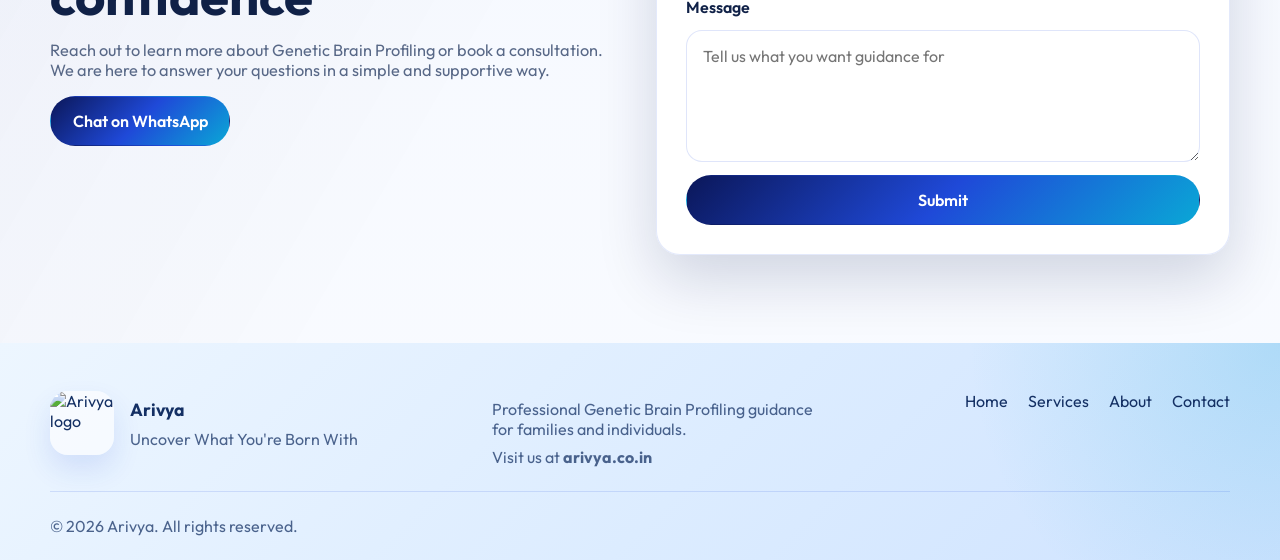
==== commit dfa0dc31: "changes to initial UI" ====
--- a/index.html
+++ b/index.html
@@ -3,10 +3,10 @@
   <head>
     <meta charset="UTF-8" />
     <meta name="viewport" content="width=device-width, initial-scale=1.0" />
-    <title>Mind Path Career | Genetic Brain Profiling</title>
+    <title>Arivya | Uncover What you're born with</title> 
     <meta
       name="description"
-      content="Mind Path Career helps families, adults, and couples gain clarity through Genetic Brain Profiling with scientific analysis and personalized counselling."
+      content="Arivya helps students, families, adults, and couples gain clarity through Genetic Brain Profiling with scientific analysis and personalized counselling."
     />
     <link rel="preconnect" href="https://fonts.googleapis.com" />
     <link rel="preconnect" href="https://fonts.gstatic.com" crossorigin />
@@ -14,16 +14,21 @@
       href="https://fonts.googleapis.com/css2?family=Outfit:wght@300;400;500;600;700;800&display=swap"
       rel="stylesheet"
     />
+    <link rel="apple-touch-icon" sizes="180x180" href="apple-touch-icon.png" />
+    <link rel="icon" type="image/png" sizes="32x32" href="favicon-32x32.png" />
+    <link rel="icon" type="image/png" sizes="16x16" href="favicon-16x16.png" />
+    <link rel="icon" href="favicon.ico" />
+    <link rel="manifest" href="site.webmanifest" />
     <link rel="stylesheet" href="style.css" />
   </head>
   <body>
     <header class="site-header">
       <div class="container nav-bar">
         <a href="#home" class="brand">
-          <span class="brand-badge">MP</span>
+          <img class="brand-logo" src="assets/arivya_logo_new.png" alt="Arivya logo" />
           <span class="brand-text">
-            <strong>Mind Path Career</strong>
-            <span>Genetic Brain Profiling</span>
+            <strong>Arivya</strong>
+            <span>Uncover What You're Born With</span>
           </span>
         </a>
 
@@ -48,17 +53,16 @@
       <section class="hero section fingerprint-bg" id="home">
         <div class="container hero-grid">
           <div class="hero-content reveal">
-            <p class="section-tag">Professional Guidance for Better Decisions</p>
-            <div class="fingerprint-logo" aria-hidden="true"></div>
-            <h1>Why Genetic Brain Profiling?</h1>
+            <p class="section-tag">Guided by Knowledge. Driven by Potential.</p>
+            <h1>Arivya helps you discover potential with clarity.</h1>
             <p class="hero-text">
               Genetic Brain Profiling helps uncover natural strengths, learning preferences,
-              and behavioural patterns through fingerprint-based analysis. At Mind Path Career,
+              and behavioural patterns through fingerprint-based analysis. At Arivya,
               we turn that insight into practical guidance for children, adults, and couples.
             </p>
             <div class="hero-actions">
               <a class="btn btn-primary" href="#contact">Contact Us</a>
-              <a class="btn btn-secondary" href="https://wa.me/911234567890" target="_blank" rel="noopener">WhatsApp</a>
+              <a class="btn btn-secondary" href="https://wa.me/919976723540" target="_blank" rel="noopener">WhatsApp</a>
             </div>
             <div class="hero-highlights">
               <div class="highlight-card">
@@ -66,7 +70,7 @@
                 <span>Guidance based on unique inborn traits</span>
               </div>
               <div class="highlight-card">
-                <strong>Scientific</strong>
+                <strong>Insightful</strong>
                 <span>Structured analysis and detailed reporting</span>
               </div>
               <div class="highlight-card">
@@ -79,13 +83,13 @@
           <div class="hero-visual reveal">
             <div class="hero-card">
               <div class="hero-card-top">
-                <span class="mini-label">Mind Path Career</span>
+                <span class="mini-label">Arivya</span>
                 <span class="mini-dot"></span>
               </div>
-              <h2>Understand potential. Build confidence. Choose the right path.</h2>
+              <h2>Understand potential. Build confidence. Choose the right next step.</h2>
               <p>
                 From learning support to career direction and relationship understanding,
-                our counselling process is simple, clear, and family-friendly.
+                the Arivya counselling process is simple, clear, and family-friendly.
               </p>
               <ul class="hero-points">
                 <li>Child growth and learning guidance</li>
@@ -179,41 +183,71 @@
       </section>
 
       <section class="about section" id="about">
-        <div class="container about-grid">
-          <div class="about-content reveal">
-            <p class="section-tag">About Us</p>
-            <div class="fingerprint-logo fingerprint-logo-small" aria-hidden="true"></div>
-            <h2>Trusted guidance with a personal approach</h2>
-            <p>
-              Mind Path Career is led by <strong>Madhu Bala S</strong>, an experienced
-              professional focused on making Genetic Brain Profiling simple,
-              trustworthy, and useful for families and individuals.
-            </p>
-            <p>
-              She is a certified counselor, holds an <strong>M.E. in Power Electronics</strong>,
-              and works as an <strong>Assistant Professor in an engineering college</strong>.
-              With more than 30 completed scans, the focus remains on personalized
-              guidance that helps people make better education, career, and relationship decisions.
-            </p>
-          </div>
-
-          <div class="about-stats reveal">
-            <div class="stat-card">
-              <strong>Madhu Bala S</strong>
-              <span>Certified counselor with a simple and supportive approach</span>
-            </div>
-            <div class="stat-card">
-              <strong>M.E. Power Electronics</strong>
-              <span>Academic background with strong technical understanding</span>
-            </div>
-            <div class="stat-card">
-              <strong>Assistant Professor</strong>
-              <span>Working in an engineering college and guiding students personally</span>
-            </div>
-            <div class="stat-card">
-              <strong>30+ Scans Completed</strong>
-              <span>Focused on personalized guidance for every individual and family</span>
-            </div>
+        <div class="container about-shell">
+          <div class="about-intro reveal">
+            <div class="about-brand-lockup">
+              <img class="section-logo" src="assets/arivya_logo_new.png" alt="Arivya logo" />
+              <div>
+                <p class="section-tag">About Us</p>
+                <h2>A more personal way to understand strengths, learning, and direction</h2>
+              </div>
+            </div>
+            <p>
+              Arivya brings Genetic Brain Profiling into a warm, practical guidance experience for
+              children, adults, and families who want more clarity before making important life decisions.
+            </p>
+            <p>
+              Instead of generic advice, the process focuses on inborn patterns, learning preferences,
+              and natural tendencies so each person can move forward with better confidence.
+            </p>
+          </div>
+
+          <div class="about-story">
+            <article class="about-panel reveal">
+              <p class="about-kicker">Our Approach</p>
+              <h3>Simple explanation. Meaningful insight. Actionable guidance.</h3>
+              <p>
+                Every session is designed to make the findings understandable and useful in daily life,
+                whether the goal is education planning, career direction, or better relationship awareness.
+              </p>
+              <div class="about-points">
+                <div class="about-point">
+                  <strong>Clarity</strong>
+                  <span>We translate analysis into language families can actually use.</span>
+                </div>
+                <div class="about-point">
+                  <strong>Care</strong>
+                  <span>Each consultation stays supportive, calm, and easy to follow.</span>
+                </div>
+                <div class="about-point">
+                  <strong>Direction</strong>
+                  <span>Recommendations are shaped around real next steps, not just theory.</span>
+                </div>
+              </div>
+            </article>
+
+            <aside class="about-profile reveal">
+              <p class="about-kicker">Leadership</p>
+              <h3>Led by Madhu Bala S</h3>
+              <p>
+                Arivya is led by <strong>Madhu Bala S</strong>, a certified counselor who combines
+                academic depth with a strong focus on practical, people-first guidance.
+              </p>
+              <div class="profile-list">
+                <div class="profile-item">
+                  <strong>M.E. in Power Electronics</strong>
+                  <span>Strong technical and analytical foundation.</span>
+                </div>
+                <div class="profile-item">
+                  <strong>Assistant Professor</strong>
+                  <span>Actively guiding students in an engineering college setting.</span>
+                </div>
+                <div class="profile-item">
+                  <strong>30+ scans completed</strong>
+                  <span>Hands-on counselling experience across individuals and families.</span>
+                </div>
+              </div>
+            </aside>
           </div>
         </div>
       </section>
@@ -222,8 +256,8 @@
         <div class="container">
           <div class="section-heading reveal">
             <p class="section-tag">Feedback</p>
-            <div class="fingerprint-logo fingerprint-logo-small" aria-hidden="true"></div>
             <h2>What people say about the experience</h2>
+            <p>Families and individuals across Tamil Nadu have shared how Arivya helped them move forward with more clarity.</p>
           </div>
 
           <div class="testimonial-grid" id="feedbackWall">
@@ -232,7 +266,7 @@
                 “This helped us understand how our child learns best. The counselling
                 was simple, clear, and very helpful as parents.”
               </p>
-              <h3>Parent Feedback</h3>
+              <h3>Lakshmi R, Coimbatore</h3>
             </article>
 
             <article class="testimonial-card reveal">
@@ -240,7 +274,7 @@
                 “I was confused about my career options. The report and counselling
                 gave me better clarity on what suits me naturally.”
               </p>
-              <h3>Adult Guidance</h3>
+              <h3>Arun Prakash, Madurai</h3>
             </article>
 
             <article class="testimonial-card reveal">
@@ -248,7 +282,7 @@
                 “We understood each other better as a couple after the session.
                 It opened a new perspective on communication and behaviour.”
               </p>
-              <h3>Couple Feedback</h3>
+              <h3>Nivetha and Karthik, Chennai</h3>
             </article>
 
             <article class="testimonial-card reveal">
@@ -256,7 +290,7 @@
                 “The process felt professional and comfortable. The guidance was
                 practical, not complicated, and easy to apply.”
               </p>
-              <h3>Family Experience</h3>
+              <h3>Meenakshi S, Tiruchirappalli</h3>
             </article>
           </div>
 
@@ -265,32 +299,27 @@
               <p class="section-tag">Share Your Feedback</p>
               <h3>We’d love to hear about your experience</h3>
               <p>
-                Visitors can leave feedback here after counselling. Submitted feedback
-                will appear instantly on the page for this static demo.
+                Share a few words about your counselling experience and we will display it on the page instantly.
               </p>
             </div>
 
             <form class="feedback-form" id="feedbackForm">
               <label for="feedbackName">Name</label>
-              <input id="feedbackName" name="feedbackName" type="text" placeholder="Your name" required />
-
-              <label for="feedbackType">Category</label>
+              <input id="feedbackName" name="feedbackName" type="text" required />
+
+              <label for="feedbackType">City</label>
               <select id="feedbackType" name="feedbackType" required>
-                <option value="">Select feedback type</option>
-                <option value="Parent Feedback">Parent Feedback</option>
-                <option value="Adult Guidance">Adult Guidance</option>
-                <option value="Couple Feedback">Couple Feedback</option>
-                <option value="Family Experience">Family Experience</option>
+                <option value="">Choose your city</option>
+                <option value="Chennai">Chennai</option>
+                <option value="Coimbatore">Coimbatore</option>
+                <option value="Madurai">Madurai</option>
+                <option value="Tiruchirappalli">Tiruchirappalli</option>
+                <option value="Salem">Salem</option>
+                <option value="Tirunelveli">Tirunelveli</option>
               </select>
 
               <label for="feedbackMessage">Feedback</label>
-              <textarea
-                id="feedbackMessage"
-                name="feedbackMessage"
-                rows="4"
-                placeholder="Write your feedback here"
-                required
-              ></textarea>
+              <textarea id="feedbackMessage" name="feedbackMessage" rows="4" required></textarea>
 
               <button class="btn btn-primary" type="submit">Submit Feedback</button>
             </form>
@@ -328,9 +357,16 @@
 
     <footer class="site-footer">
       <div class="container footer-wrap">
-        <div>
-          <strong>Mind Path Career</strong>
+        <div class="footer-brand">
+          <img class="footer-logo" src="assets/arivya_logo_new.png" alt="Arivya logo" />
+          <div>
+            <strong>Arivya</strong>
+            <p>Uncover What You're Born With</p>
+          </div>
+        </div>
+        <div class="footer-copy">
           <p>Professional Genetic Brain Profiling guidance for families and individuals.</p>
+          <p>Visit us at <strong>arivya.co.in</strong></p>
         </div>
         <div class="footer-links">
           <a href="#home">Home</a>
@@ -340,13 +376,13 @@
         </div>
       </div>
       <div class="container footer-bottom">
-        <p>© 2026 Mind Path Career. All rights reserved.</p>
+        <p>© 2026 Arivya. All rights reserved.</p>
       </div>
     </footer>
 
     <a
       class="whatsapp-float"
-      href="https://wa.me/911234567890"
+      href="https://wa.me/919976723540"
       target="_blank"
       rel="noopener"
       aria-label="Chat on WhatsApp"
--- a/style.css
+++ b/style.css
@@ -1,19 +1,28 @@
 :root {
-  --primary: #0f8b8d;
-  --primary-dark: #0a6777;
-  --secondary: #1b5f8a;
-  --accent: #2ec4b6;
-  --accent-2: #6a8dff;
-  --accent-3: #7fdbca;
-  --accent-4: #ffd166;
-  --accent-soft: #d9f7f4;
-  --bg: #f4fbfc;
-  --surface: rgba(255, 255, 255, 0.88);
+  --primary: #1f49d8;
+  --primary-dark: #0b1759;
+  --secondary: #0aa7d6;
+  --accent: #39d7c1;
+  --accent-2: #2f63ff;
+  --accent-3: #8ae9d8;
+  --accent-4: #ffcb38;
+  --accent-soft: rgba(255, 203, 56, 0.14);
+  --bg: #071042;
+  --surface: rgba(255, 255, 255, 0.92);
   --surface-strong: #ffffff;
-  --text: #16323f;
-  --muted: #5a7680;
-  --border: rgba(15, 139, 141, 0.12);
-  --shadow: 0 18px 40px rgba(16, 71, 92, 0.12);
+  --text: #102147;
+  --muted: #586887;
+  --border: rgba(31, 73, 216, 0.12);
+  --shadow: 0 24px 60px rgba(7, 16, 66, 0.16);
+  --header-bg: #dcecff;
+  --header-border: rgba(31, 73, 216, 0.16);
+  --header-text: #143064;
+  --header-muted: rgba(20, 48, 100, 0.72);
+  --footer-bg: #dcecff;
+  --footer-accent: #1f49d8;
+  --footer-text: #143064;
+  --footer-muted: rgba(20, 48, 100, 0.74);
+  --footer-border: rgba(31, 73, 216, 0.14);
   --radius: 24px;
   --radius-sm: 18px;
   --container: 1180px;
@@ -34,10 +43,10 @@
   font-family: "Outfit", sans-serif;
   color: var(--text);
   background:
-    radial-gradient(circle at top left, rgba(46, 196, 182, 0.16), transparent 28%),
-    radial-gradient(circle at 90% 10%, rgba(27, 95, 138, 0.16), transparent 24%),
-    radial-gradient(circle at 75% 55%, rgba(106, 141, 255, 0.12), transparent 24%),
-    linear-gradient(180deg, #f8fdfe 0%, #eef9fb 52%, #edf4ff 100%);
+    radial-gradient(circle at 8% 12%, rgba(57, 215, 193, 0.16), transparent 20%),
+    radial-gradient(circle at 85% 10%, rgba(255, 203, 56, 0.12), transparent 18%),
+    radial-gradient(circle at 70% 42%, rgba(47, 99, 255, 0.14), transparent 26%),
+    linear-gradient(180deg, #f6f8ff 0%, #edf3ff 48%, #f9fbff 100%);
 }
 
 a {
@@ -70,46 +79,29 @@
   position: absolute;
   inset: 0;
   background-image:
-    radial-gradient(circle at 20% 30%, rgba(46, 196, 182, 0.1) 0 2px, transparent 2px 100%),
-    repeating-radial-gradient(circle at 20% 30%, rgba(15, 139, 141, 0.08) 0 2px, transparent 2px 14px),
-    repeating-radial-gradient(circle at 80% 70%, rgba(27, 95, 138, 0.06) 0 2px, transparent 2px 12px),
-    repeating-radial-gradient(circle at 75% 24%, rgba(106, 141, 255, 0.05) 0 2px, transparent 2px 11px);
-  opacity: 0.65;
+    radial-gradient(circle at 16% 22%, rgba(57, 215, 193, 0.16) 0 2px, transparent 2px 100%),
+    radial-gradient(circle at 84% 18%, rgba(255, 203, 56, 0.12) 0 2px, transparent 2px 100%),
+    linear-gradient(120deg, rgba(11, 23, 89, 0.05), transparent 46%);
+  opacity: 0.8;
   pointer-events: none;
-}
-
-.fingerprint-logo {
-  width: 86px;
-  height: 86px;
-  margin-bottom: 1rem;
-  border-radius: 50%;
-  border: 1px solid rgba(15, 139, 141, 0.14);
-  background:
-    radial-gradient(circle at center, rgba(255, 255, 255, 0.96) 0 22%, transparent 22%),
-    repeating-radial-gradient(circle at center, rgba(15, 139, 141, 0.2) 0 2px, transparent 2px 8px),
-    repeating-radial-gradient(circle at center, rgba(106, 141, 255, 0.16) 0 1px, transparent 1px 14px),
-    linear-gradient(135deg, rgba(46, 196, 182, 0.22), rgba(106, 141, 255, 0.18));
-  box-shadow: var(--shadow);
-}
-
-.fingerprint-logo-small {
-  width: 64px;
-  height: 64px;
 }
 
 .soft-section {
   background:
-    linear-gradient(180deg, rgba(217, 247, 244, 0.38), rgba(239, 244, 255, 0.72)),
-    radial-gradient(circle at 10% 20%, rgba(255, 209, 102, 0.08), transparent 20%);
+    linear-gradient(180deg, rgba(219, 233, 255, 0.56), rgba(255, 248, 223, 0.7)),
+    radial-gradient(circle at 10% 20%, rgba(255, 203, 56, 0.08), transparent 20%);
 }
 
 .site-header {
   position: sticky;
   top: 0;
   z-index: 100;
-  background: rgba(244, 251, 252, 0.9);
+  background:
+    radial-gradient(circle at top right, rgba(10, 167, 214, 0.18), transparent 24%),
+    linear-gradient(135deg, #edf6ff, var(--header-bg) 55%, #cfe3ff 100%);
   backdrop-filter: blur(16px);
-  border-bottom: 1px solid rgba(15, 139, 141, 0.08);
+  border-bottom: 1px solid var(--header-border);
+  box-shadow: 0 12px 30px rgba(31, 73, 216, 0.12);
 }
 
 .nav-bar {
@@ -126,16 +118,13 @@
   gap: 0.85rem;
 }
 
-.brand-badge {
-  width: 48px;
-  height: 48px;
-  border-radius: 50%;
-  display: grid;
-  place-items: center;
-  color: #fff;
-  font-weight: 700;
-  background: linear-gradient(135deg, var(--primary), var(--secondary));
-  box-shadow: var(--shadow);
+.brand-logo {
+  width: 52px;
+  height: 52px;
+  border-radius: 16px;
+  object-fit: contain;
+  background: rgba(255, 255, 255, 0.62);
+  box-shadow: 0 14px 28px rgba(31, 73, 216, 0.12);
 }
 
 .brand-text {
@@ -145,10 +134,11 @@
 
 .brand-text strong {
   font-size: 1rem;
+  color: var(--header-text);
 }
 
 .brand-text span {
-  color: var(--muted);
+  color: var(--header-muted);
   font-size: 0.86rem;
 }
 
@@ -159,13 +149,13 @@
 }
 
 .nav-links a {
-  color: var(--muted);
+  color: var(--header-muted);
   font-weight: 500;
   transition: color 0.25s ease;
 }
 
 .nav-links a:hover {
-  color: var(--primary-dark);
+  color: var(--footer-accent);
 }
 
 .nav-toggle {
@@ -180,13 +170,12 @@
   width: 24px;
   height: 2px;
   border-radius: 999px;
-  background: var(--text);
+  background: var(--header-text);
   margin: 5px 0;
   transition: transform 0.25s ease, opacity 0.25s ease;
 }
 
 .hero-grid,
-.about-grid,
 .contact-grid {
   display: grid;
   grid-template-columns: repeat(2, minmax(0, 1fr));
@@ -196,6 +185,7 @@
 
 .hero {
   overflow: hidden;
+  padding-top: 6.25rem;
 }
 
 .section-tag {
@@ -218,7 +208,13 @@
 
 .hero-content h1 {
   font-size: clamp(2.8rem, 6vw, 4.8rem);
-  max-width: 10ch;
+  max-width: 11ch;
+}
+
+.hero-domain {
+  margin: -0.6rem 0 0;
+  color: var(--primary-dark);
+  font-weight: 600;
 }
 
 .hero-text,
@@ -254,18 +250,18 @@
 
 .btn:hover {
   transform: translateY(-2px);
-  box-shadow: 0 12px 24px rgba(15, 139, 141, 0.16);
+  box-shadow: 0 14px 28px rgba(7, 16, 66, 0.18);
 }
 
 .btn-primary {
   color: #fff;
-  background: linear-gradient(135deg, var(--primary), var(--secondary));
+  background: linear-gradient(135deg, var(--primary-dark), var(--primary), var(--secondary));
 }
 
 .btn-secondary {
   color: var(--primary-dark);
-  background: rgba(255, 255, 255, 0.7);
-  border-color: rgba(15, 139, 141, 0.18);
+  background: rgba(255, 255, 255, 0.78);
+  border-color: rgba(31, 73, 216, 0.18);
 }
 
 .hero-highlights,
@@ -283,7 +279,6 @@
 .highlight-card,
 .info-card,
 .step-card,
-.stat-card,
 .testimonial-card,
 .feedback-box,
 .contact-form,
@@ -297,19 +292,16 @@
 .highlight-card,
 .info-card,
 .step-card,
-.stat-card,
 .testimonial-card {
   padding: 1.4rem;
 }
 
-.highlight-card strong,
-.stat-card strong {
+.highlight-card strong {
   display: block;
   margin-bottom: 0.35rem;
 }
 
-.highlight-card span,
-.stat-card span {
+.highlight-card span {
   color: var(--muted);
 }
 
@@ -320,8 +312,9 @@
 .hero-card {
   padding: 2rem;
   background:
-    linear-gradient(180deg, rgba(255, 255, 255, 0.96), rgba(228, 249, 248, 0.84)),
+    linear-gradient(180deg, rgba(11, 23, 89, 0.98), rgba(18, 37, 123, 0.95)),
     #fff;
+  color: rgba(255, 255, 255, 0.9);
 }
 
 .hero-card-top {
@@ -334,7 +327,7 @@
 .mini-label {
   font-size: 0.82rem;
   font-weight: 700;
-  color: var(--primary-dark);
+  color: var(--accent-4);
   letter-spacing: 0.08em;
   text-transform: uppercase;
 }
@@ -343,13 +336,13 @@
   width: 14px;
   height: 14px;
   border-radius: 50%;
-  background: linear-gradient(135deg, var(--accent), var(--secondary));
+  background: linear-gradient(135deg, var(--accent), var(--accent-4));
 }
 
 .hero-points {
   padding-left: 1.15rem;
   margin: 1.2rem 0 0;
-  color: var(--text);
+  color: rgba(255, 255, 255, 0.88);
 }
 
 .hero-points li + li {
@@ -379,7 +372,7 @@
   display: grid;
   place-items: center;
   margin-bottom: 1rem;
-  background: linear-gradient(135deg, rgba(46, 196, 182, 0.2), rgba(106, 141, 255, 0.18));
+  background: linear-gradient(135deg, rgba(57, 215, 193, 0.18), rgba(255, 203, 56, 0.18));
   color: var(--primary-dark);
   font-weight: 700;
 }
@@ -400,7 +393,7 @@
   left: 0;
   width: 100%;
   height: 5px;
-  background: linear-gradient(90deg, var(--accent), var(--accent-2), var(--secondary));
+  background: linear-gradient(90deg, var(--accent), var(--accent-4), var(--secondary));
 }
 
 .step-number {
@@ -415,9 +408,92 @@
   font-weight: 700;
 }
 
-.about-stats {
-  display: grid;
-  gap: 1rem;
+.section-logo {
+  width: 96px;
+  border-radius: 28px;
+  display: block;
+  box-shadow: var(--shadow);
+}
+
+.about-shell {
+  display: grid;
+  gap: 1.8rem;
+}
+
+.about-intro,
+.about-panel,
+.about-profile {
+  background: var(--surface);
+  border: 1px solid var(--border);
+  border-radius: var(--radius);
+  box-shadow: var(--shadow);
+}
+
+.about-intro {
+  padding: 2rem;
+}
+
+.about-brand-lockup {
+  display: flex;
+  align-items: center;
+  gap: 1.25rem;
+  margin-bottom: 1.2rem;
+}
+
+.about-brand-lockup .section-tag {
+  margin-bottom: 0.45rem;
+}
+
+.about-intro h2,
+.about-panel h3,
+.about-profile h3 {
+  margin: 0;
+}
+
+.about-story {
+  display: grid;
+  grid-template-columns: minmax(0, 1.2fr) minmax(320px, 0.8fr);
+  gap: 1.5rem;
+}
+
+.about-panel,
+.about-profile {
+  padding: 2rem;
+}
+
+.about-kicker {
+  margin: 0 0 0.65rem;
+  color: var(--primary);
+  font-size: 0.84rem;
+  font-weight: 700;
+  letter-spacing: 0.12em;
+  text-transform: uppercase;
+}
+
+.about-points,
+.profile-list {
+  display: grid;
+  gap: 0.9rem;
+  margin-top: 1.4rem;
+}
+
+.about-point,
+.profile-item {
+  padding: 1rem 1.1rem;
+  border-radius: 18px;
+  background: linear-gradient(135deg, rgba(219, 233, 255, 0.74), rgba(255, 248, 223, 0.68));
+  border: 1px solid rgba(31, 73, 216, 0.08);
+}
+
+.about-point strong,
+.profile-item strong {
+  display: block;
+  margin-bottom: 0.3rem;
+}
+
+.about-point span,
+.profile-item span {
+  color: var(--muted);
 }
 
 .testimonial-grid {
@@ -437,7 +513,7 @@
   margin-top: 2rem;
   padding: 1.8rem;
   background:
-    linear-gradient(135deg, rgba(255, 255, 255, 0.96), rgba(230, 247, 255, 0.88));
+    linear-gradient(135deg, rgba(255, 255, 255, 0.98), rgba(232, 240, 255, 0.9));
 }
 
 .feedback-copy h3 {
@@ -466,7 +542,7 @@
   width: 100%;
   padding: 0.95rem 1rem;
   border-radius: 16px;
-  border: 1px solid rgba(15, 139, 141, 0.16);
+  border: 1px solid rgba(31, 73, 216, 0.14);
   background: #fff;
   color: var(--text);
   outline: none;
@@ -490,12 +566,14 @@
 .contact-form input:focus,
 .contact-form textarea:focus {
   border-color: var(--primary);
-  box-shadow: 0 0 0 4px rgba(46, 196, 182, 0.14);
+  box-shadow: 0 0 0 4px rgba(47, 99, 255, 0.12);
 }
 
 .site-footer {
-  background: #0f3443;
-  color: rgba(255, 255, 255, 0.88);
+  background:
+    radial-gradient(circle at top right, rgba(10, 167, 214, 0.18), transparent 24%),
+    linear-gradient(135deg, #edf6ff, var(--footer-bg) 55%, #cfe3ff 100%);
+  color: var(--footer-text);
   padding-top: 3rem;
 }
 
@@ -514,7 +592,32 @@
 .footer-wrap p,
 .footer-bottom p {
   margin: 0.5rem 0 0;
-  color: rgba(255, 255, 255, 0.7);
+  color: var(--footer-muted);
+}
+
+.footer-brand {
+  display: flex;
+  align-items: center;
+  gap: 1rem;
+}
+
+.footer-brand strong {
+  display: block;
+  font-size: 1.1rem;
+  color: var(--footer-text);
+}
+
+.footer-copy {
+  max-width: 340px;
+}
+
+.footer-logo {
+  width: 64px;
+  height: 64px;
+  border-radius: 18px;
+  object-fit: contain;
+  background: rgba(255, 255, 255, 0.62);
+  box-shadow: 0 14px 28px rgba(31, 73, 216, 0.12);
 }
 
 .footer-links {
@@ -524,11 +627,11 @@
 }
 
 .footer-links a:hover {
-  color: #ffffff;
+  color: var(--footer-accent);
 }
 
 .footer-bottom {
-  border-top: 1px solid rgba(255, 255, 255, 0.12);
+  border-top: 1px solid var(--footer-border);
   padding: 1rem 0 1.5rem;
 }
 
@@ -578,8 +681,10 @@
     flex-direction: column;
     align-items: flex-start;
     padding: 1rem;
-    background: rgba(255, 255, 255, 0.96);
-    border: 1px solid var(--border);
+    background:
+      radial-gradient(circle at top right, rgba(10, 167, 214, 0.18), transparent 24%),
+      linear-gradient(135deg, #edf6ff, var(--header-bg) 55%, #cfe3ff 100%);
+    border: 1px solid var(--header-border);
     border-radius: 20px;
     box-shadow: var(--shadow);
     opacity: 0;
@@ -607,7 +712,7 @@
   }
 
   .hero-grid,
-  .about-grid,
+  .about-story,
   .contact-grid,
   .card-grid,
   .steps-layout,
@@ -634,6 +739,11 @@
     align-items: flex-start;
   }
 
+  .about-brand-lockup,
+  .footer-brand {
+    align-items: flex-start;
+  }
+
   .hero-card,
   .contact-form {
     padding: 1.4rem;
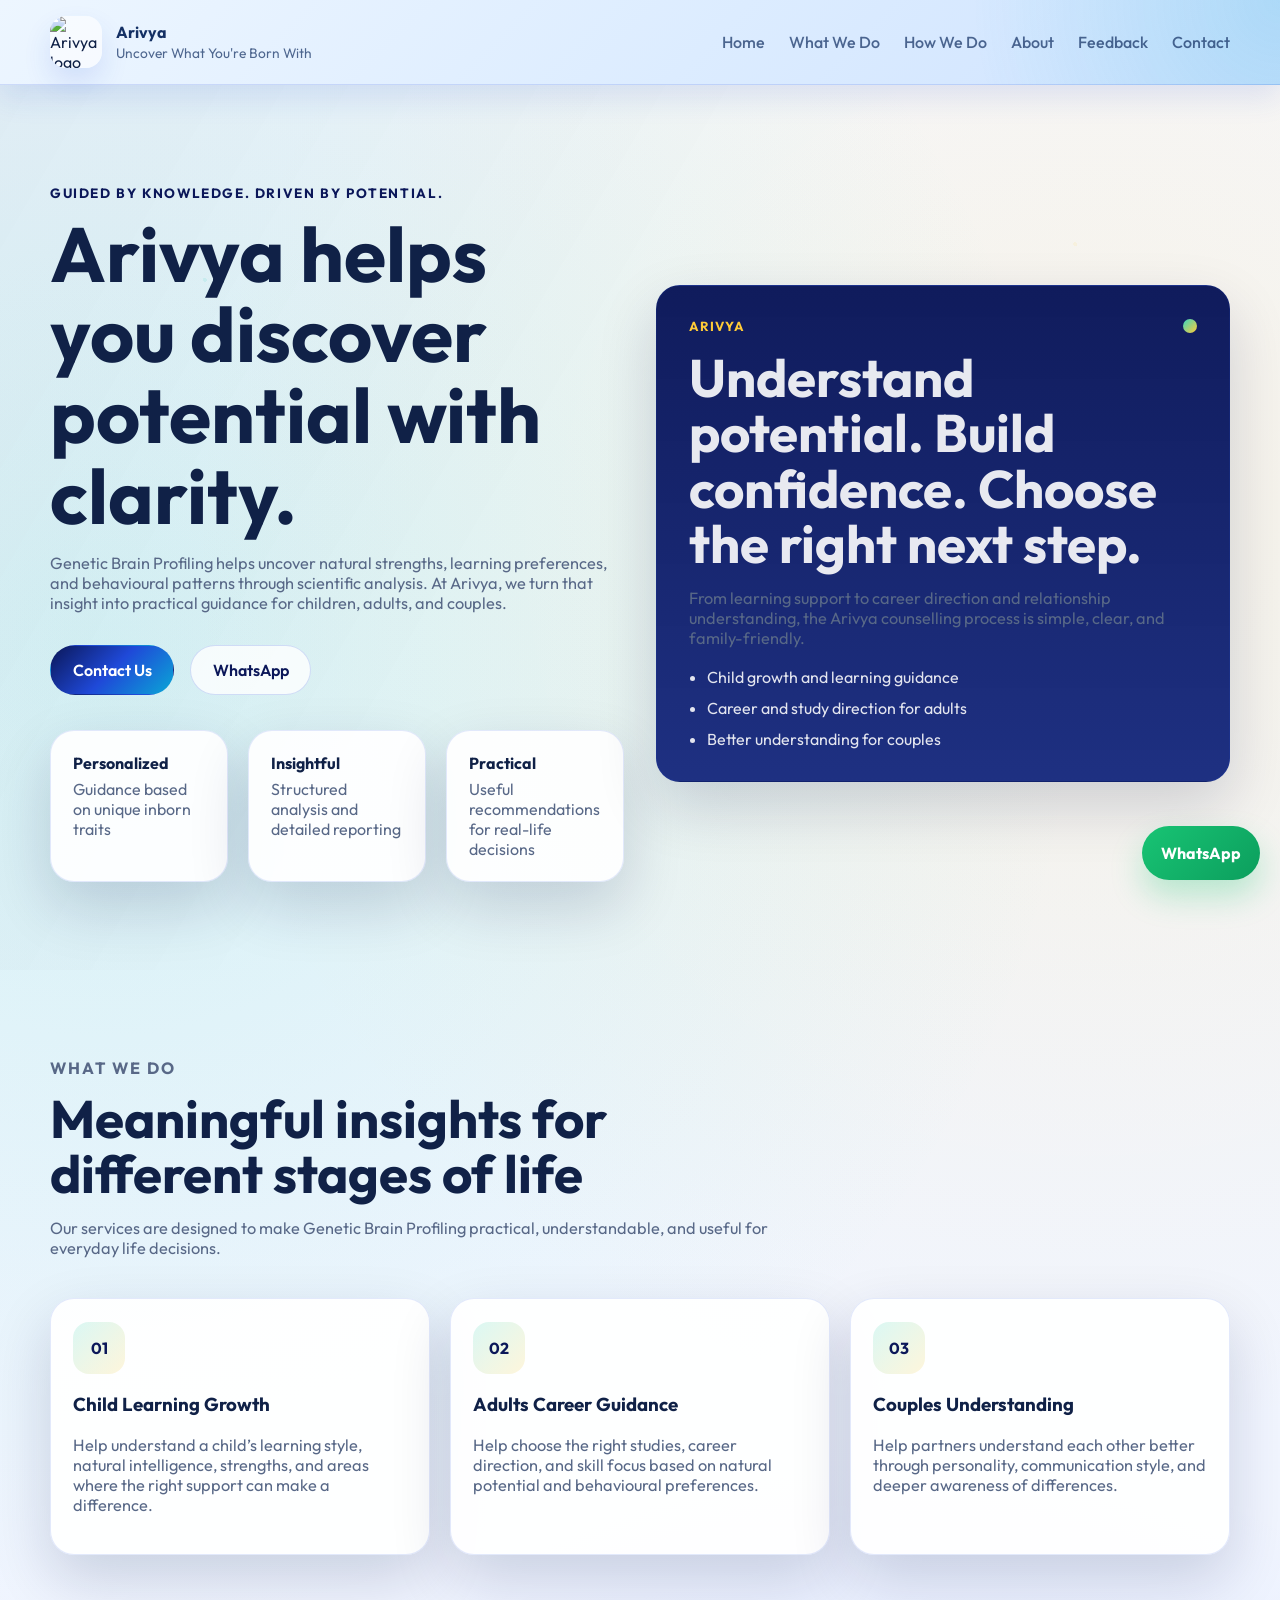
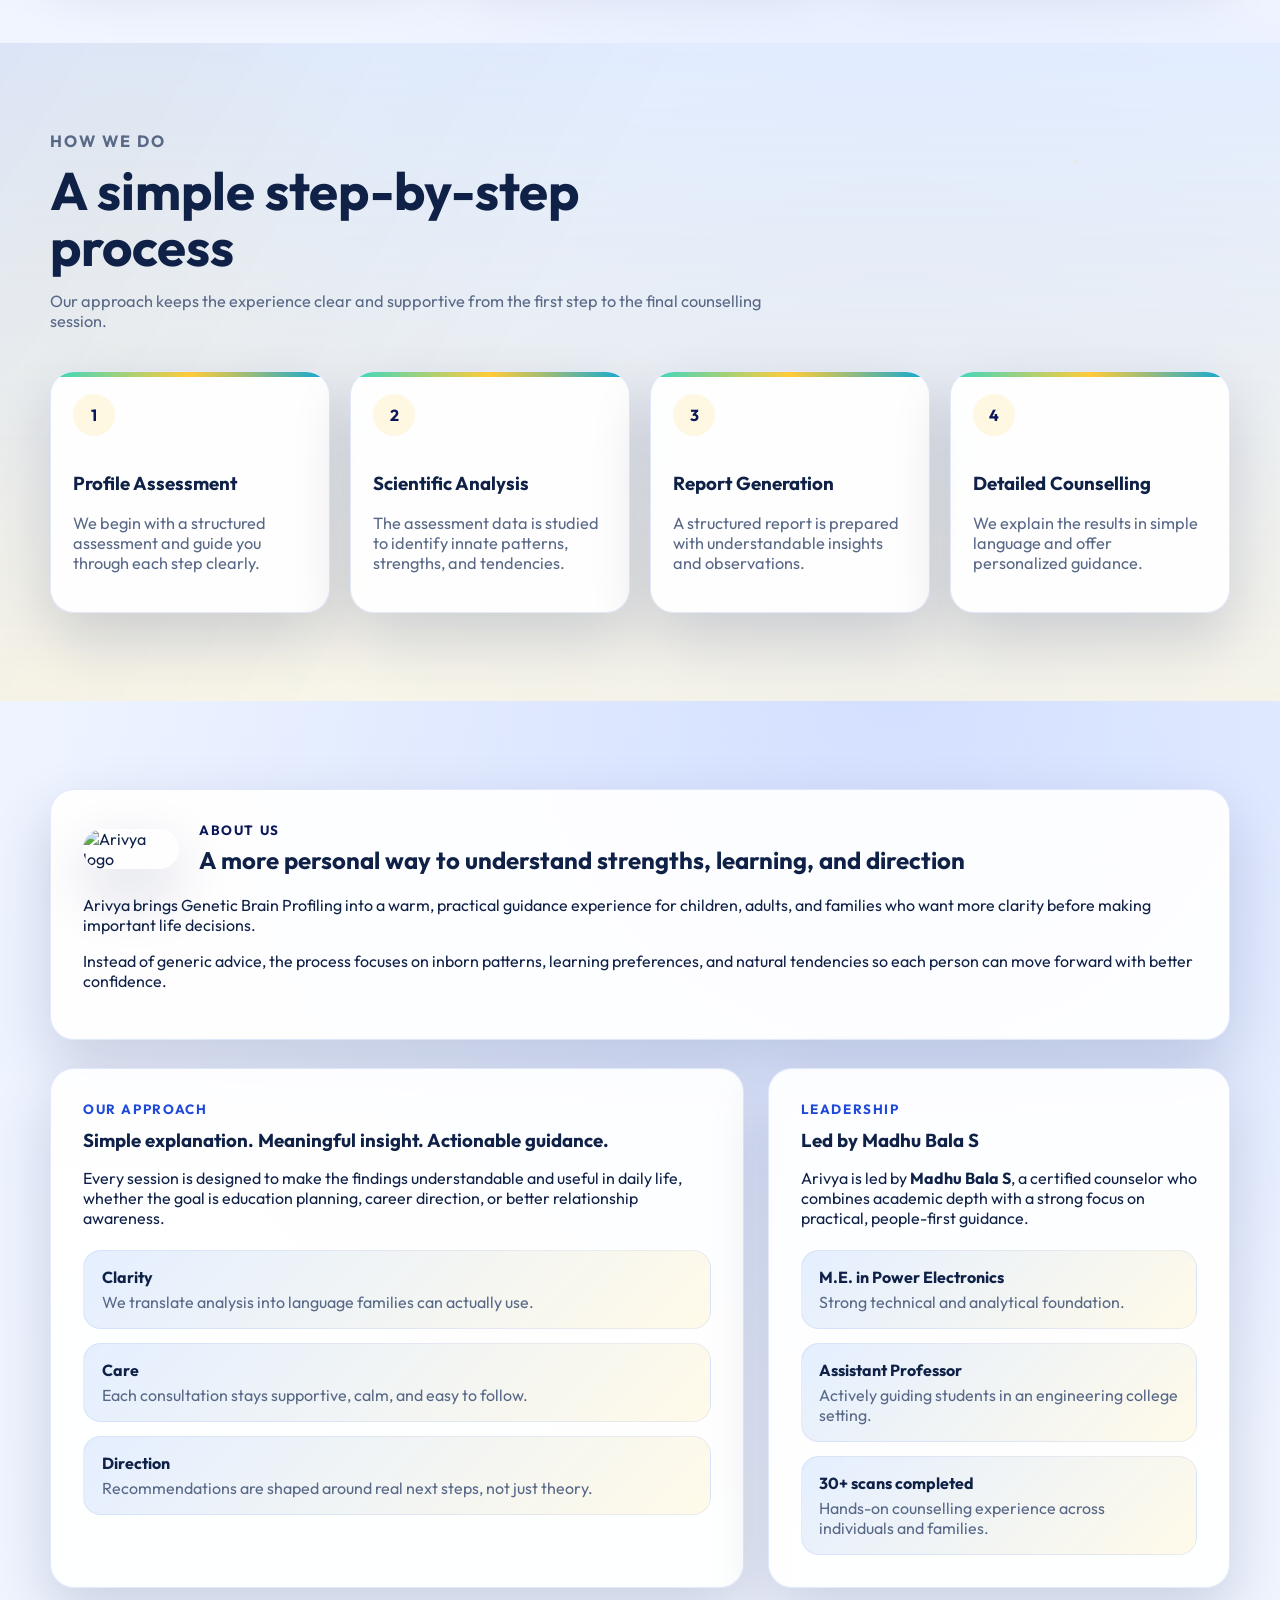
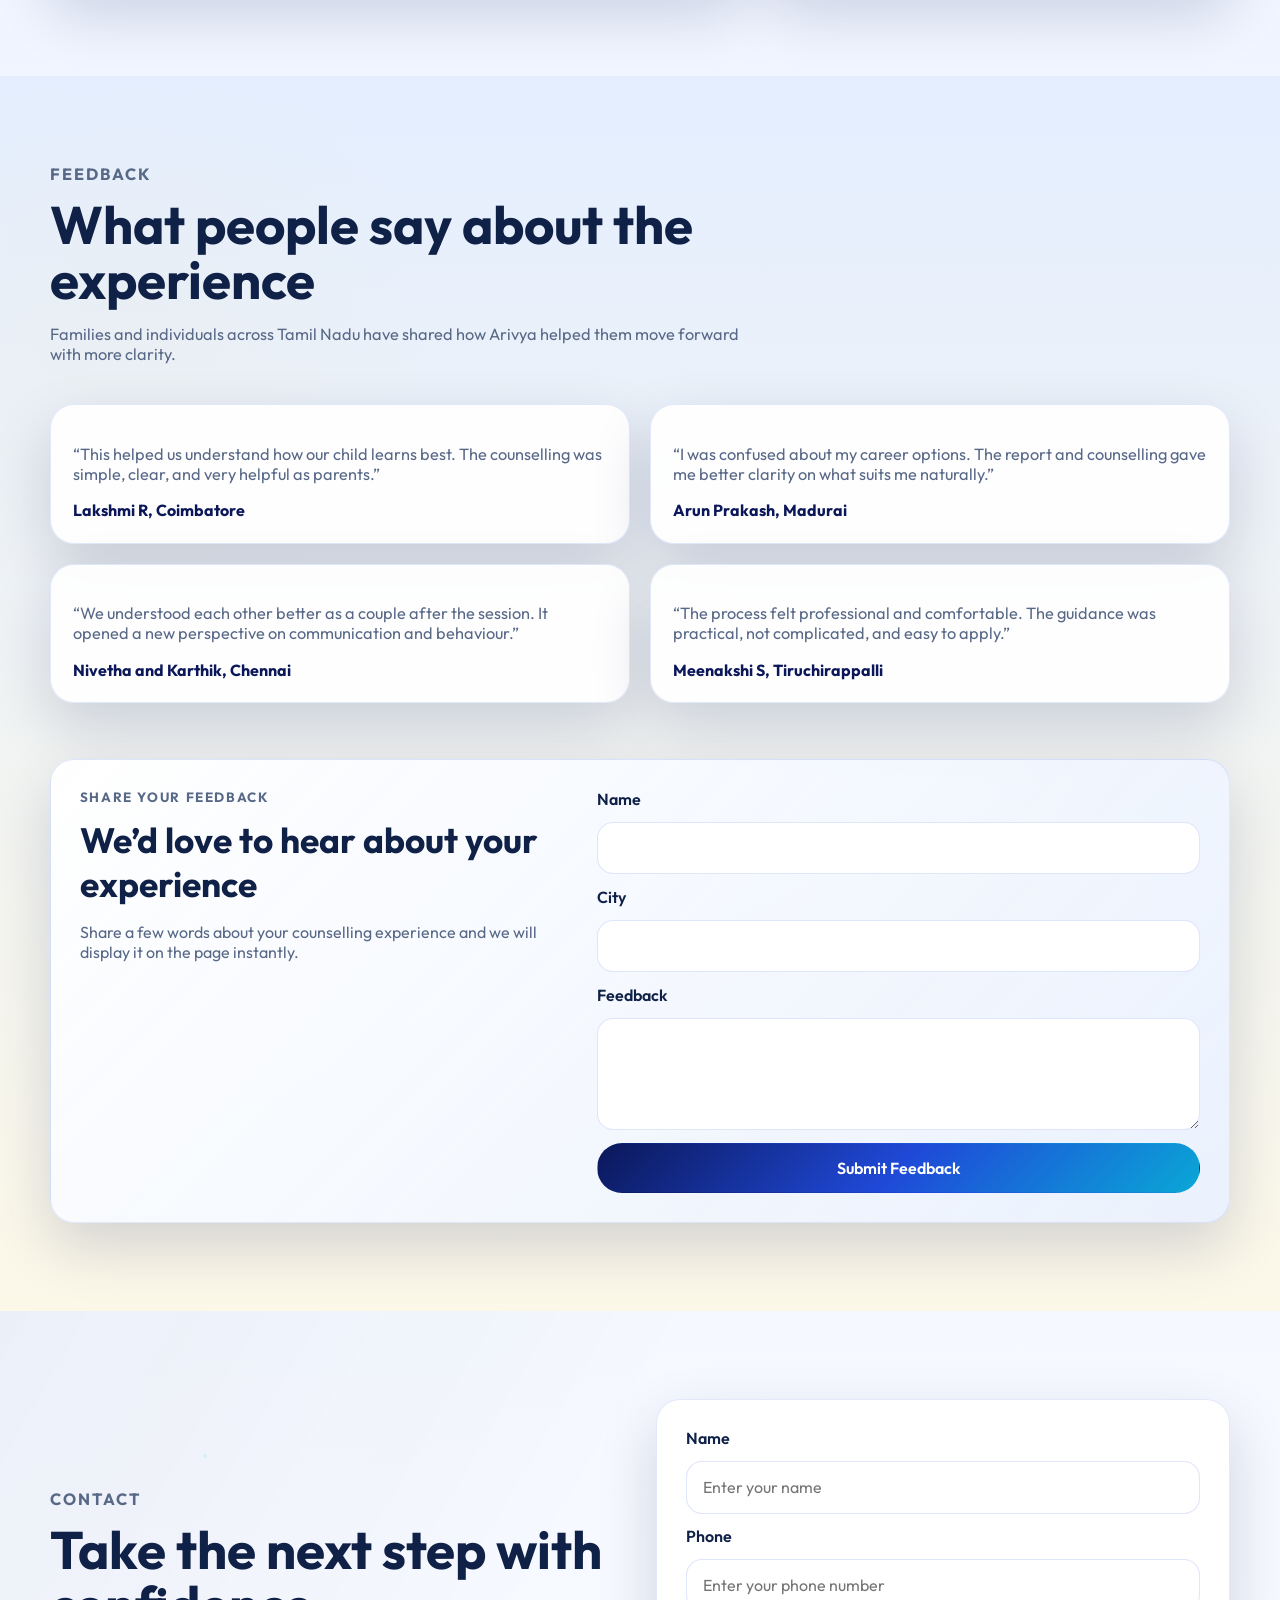
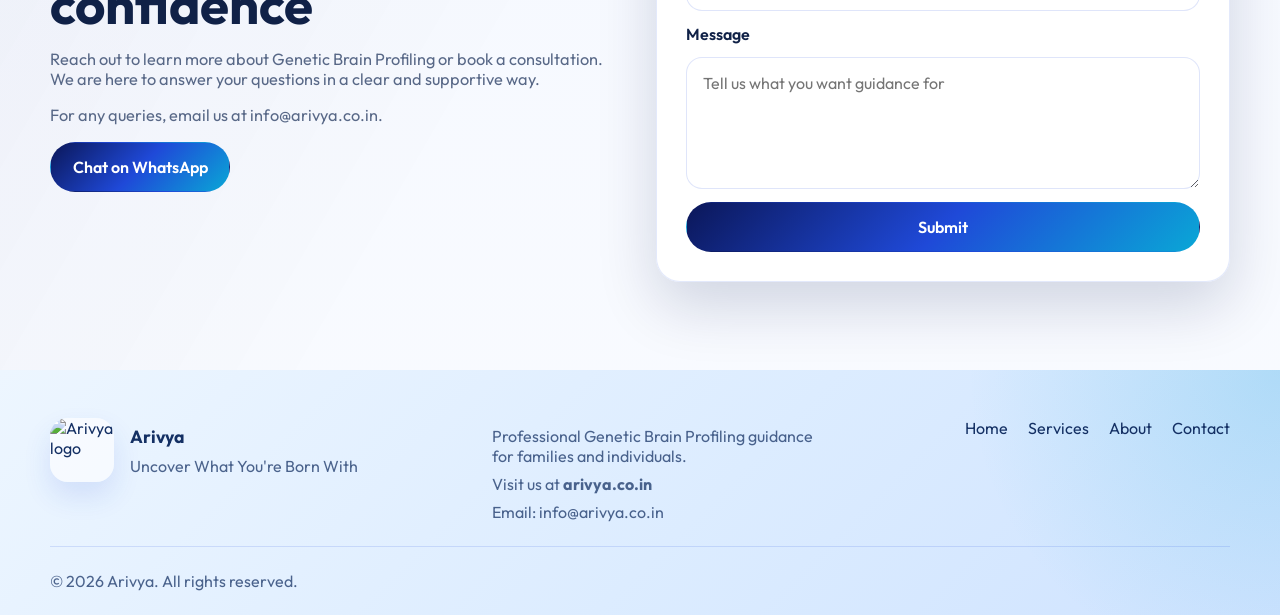
==== commit e343ccc7: "feed back inputs saved and retrieved from google sheet" ====
--- a/index.html
+++ b/index.html
@@ -57,7 +57,7 @@
             <h1>Arivya helps you discover potential with clarity.</h1>
             <p class="hero-text">
               Genetic Brain Profiling helps uncover natural strengths, learning preferences,
-              and behavioural patterns through fingerprint-based analysis. At Arivya,
+              and behavioural patterns through scientific analysis. At Arivya,
               we turn that insight into practical guidance for children, adults, and couples.
             </p>
             <div class="hero-actions">
@@ -157,14 +157,14 @@
           <div class="steps-layout">
             <article class="step-card reveal">
               <span class="step-number">1</span>
-              <h3>Fingerprint Collection</h3>
-              <p>We collect fingerprint samples carefully and guide you through the process.</p>
+              <h3>Profile Assessment</h3>
+              <p>We begin with a structured assessment and guide you through each step clearly.</p>
             </article>
 
             <article class="step-card reveal">
               <span class="step-number">2</span>
               <h3>Scientific Analysis</h3>
-              <p>The collected prints are studied to identify innate patterns and strengths.</p>
+              <p>The assessment data is studied to identify innate patterns, strengths, and tendencies.</p>
             </article>
 
             <article class="step-card reveal">
@@ -262,36 +262,13 @@
 
           <div class="testimonial-grid" id="feedbackWall">
             <article class="testimonial-card reveal">
-              <p>
-                “This helped us understand how our child learns best. The counselling
-                was simple, clear, and very helpful as parents.”
-              </p>
-              <h3>Lakshmi R, Coimbatore</h3>
-            </article>
-
-            <article class="testimonial-card reveal">
-              <p>
-                “I was confused about my career options. The report and counselling
-                gave me better clarity on what suits me naturally.”
-              </p>
-              <h3>Arun Prakash, Madurai</h3>
-            </article>
-
-            <article class="testimonial-card reveal">
-              <p>
-                “We understood each other better as a couple after the session.
-                It opened a new perspective on communication and behaviour.”
-              </p>
-              <h3>Nivetha and Karthik, Chennai</h3>
-            </article>
-
-            <article class="testimonial-card reveal">
-              <p>
-                “The process felt professional and comfortable. The guidance was
-                practical, not complicated, and easy to apply.”
-              </p>
-              <h3>Meenakshi S, Tiruchirappalli</h3>
-            </article>
+              <p>Loading the latest feedback...</p>
+              <h3>Arivya</h3>
+            </article>
+          </div>
+
+          <div class="feedback-actions">
+            <a class="btn btn-secondary" id="feedbackViewAll" href="feedback.html" hidden>View All Feedback</a>
           </div>
 
           <div class="feedback-box reveal">
@@ -307,16 +284,8 @@
               <label for="feedbackName">Name</label>
               <input id="feedbackName" name="feedbackName" type="text" required />
 
-              <label for="feedbackType">City</label>
-              <select id="feedbackType" name="feedbackType" required>
-                <option value="">Choose your city</option>
-                <option value="Chennai">Chennai</option>
-                <option value="Coimbatore">Coimbatore</option>
-                <option value="Madurai">Madurai</option>
-                <option value="Tiruchirappalli">Tiruchirappalli</option>
-                <option value="Salem">Salem</option>
-                <option value="Tirunelveli">Tirunelveli</option>
-              </select>
+              <label for="feedbackCity">City</label>
+              <input id="feedbackCity" name="feedbackCity" type="text" required />
 
               <label for="feedbackMessage">Feedback</label>
               <textarea id="feedbackMessage" name="feedbackMessage" rows="4" required></textarea>
@@ -334,7 +303,11 @@
             <h2>Take the next step with confidence</h2>
             <p>
               Reach out to learn more about Genetic Brain Profiling or book a consultation.
-              We are here to answer your questions in a simple and supportive way.
+              We are here to answer your questions in a clear and supportive way.
+            </p>
+            <p>
+              For any queries, email us at
+              <a href="mailto:info@arivya.co.in">info@arivya.co.in</a>.
             </p>
             <a class="btn btn-primary" href="https://wa.me/919976723540" target="_blank" rel="noopener">Chat on WhatsApp</a>
           </div>
@@ -367,6 +340,7 @@
         <div class="footer-copy">
           <p>Professional Genetic Brain Profiling guidance for families and individuals.</p>
           <p>Visit us at <strong>arivya.co.in</strong></p>
+          <p>Email: <a href="mailto:info@arivya.co.in">info@arivya.co.in</a></p>
         </div>
         <div class="footer-links">
           <a href="#home">Home</a>
--- a/style.css
+++ b/style.css
@@ -34,6 +34,10 @@
   box-sizing: border-box;
 }
 
+[hidden] {
+  display: none !important;
+}
+
 html {
   scroll-behavior: smooth;
 }
@@ -504,6 +508,12 @@
   margin: 1rem 0 0;
   font-size: 1rem;
   color: var(--primary-dark);
+}
+
+.feedback-actions {
+  display: flex;
+  justify-content: center;
+  margin-top: 1.5rem;
 }
 
 .feedback-box {
@@ -567,6 +577,28 @@
 .contact-form textarea:focus {
   border-color: var(--primary);
   box-shadow: 0 0 0 4px rgba(47, 99, 255, 0.12);
+}
+
+.feedback-page-hero {
+  min-height: calc(100vh - 84px);
+}
+
+.feedback-page-topbar {
+  display: flex;
+  justify-content: space-between;
+  align-items: center;
+  gap: 1rem;
+  margin-bottom: 1.5rem;
+}
+
+.feedback-count {
+  margin: 0;
+  color: var(--muted);
+  font-weight: 500;
+}
+
+.feedback-page-grid {
+  grid-template-columns: repeat(2, minmax(0, 1fr));
 }
 
 .site-footer {
@@ -717,6 +749,7 @@
   .card-grid,
   .steps-layout,
   .testimonial-grid,
+  .feedback-page-grid,
   .feedback-box,
   .hero-highlights {
     grid-template-columns: 1fr;
@@ -734,7 +767,8 @@
 
   .hero-actions,
   .footer-wrap,
-  .footer-bottom {
+  .footer-bottom,
+  .feedback-page-topbar {
     flex-direction: column;
     align-items: flex-start;
   }
@@ -745,7 +779,8 @@
   }
 
   .hero-card,
-  .contact-form {
+  .contact-form,
+  .feedback-box {
     padding: 1.4rem;
   }
 
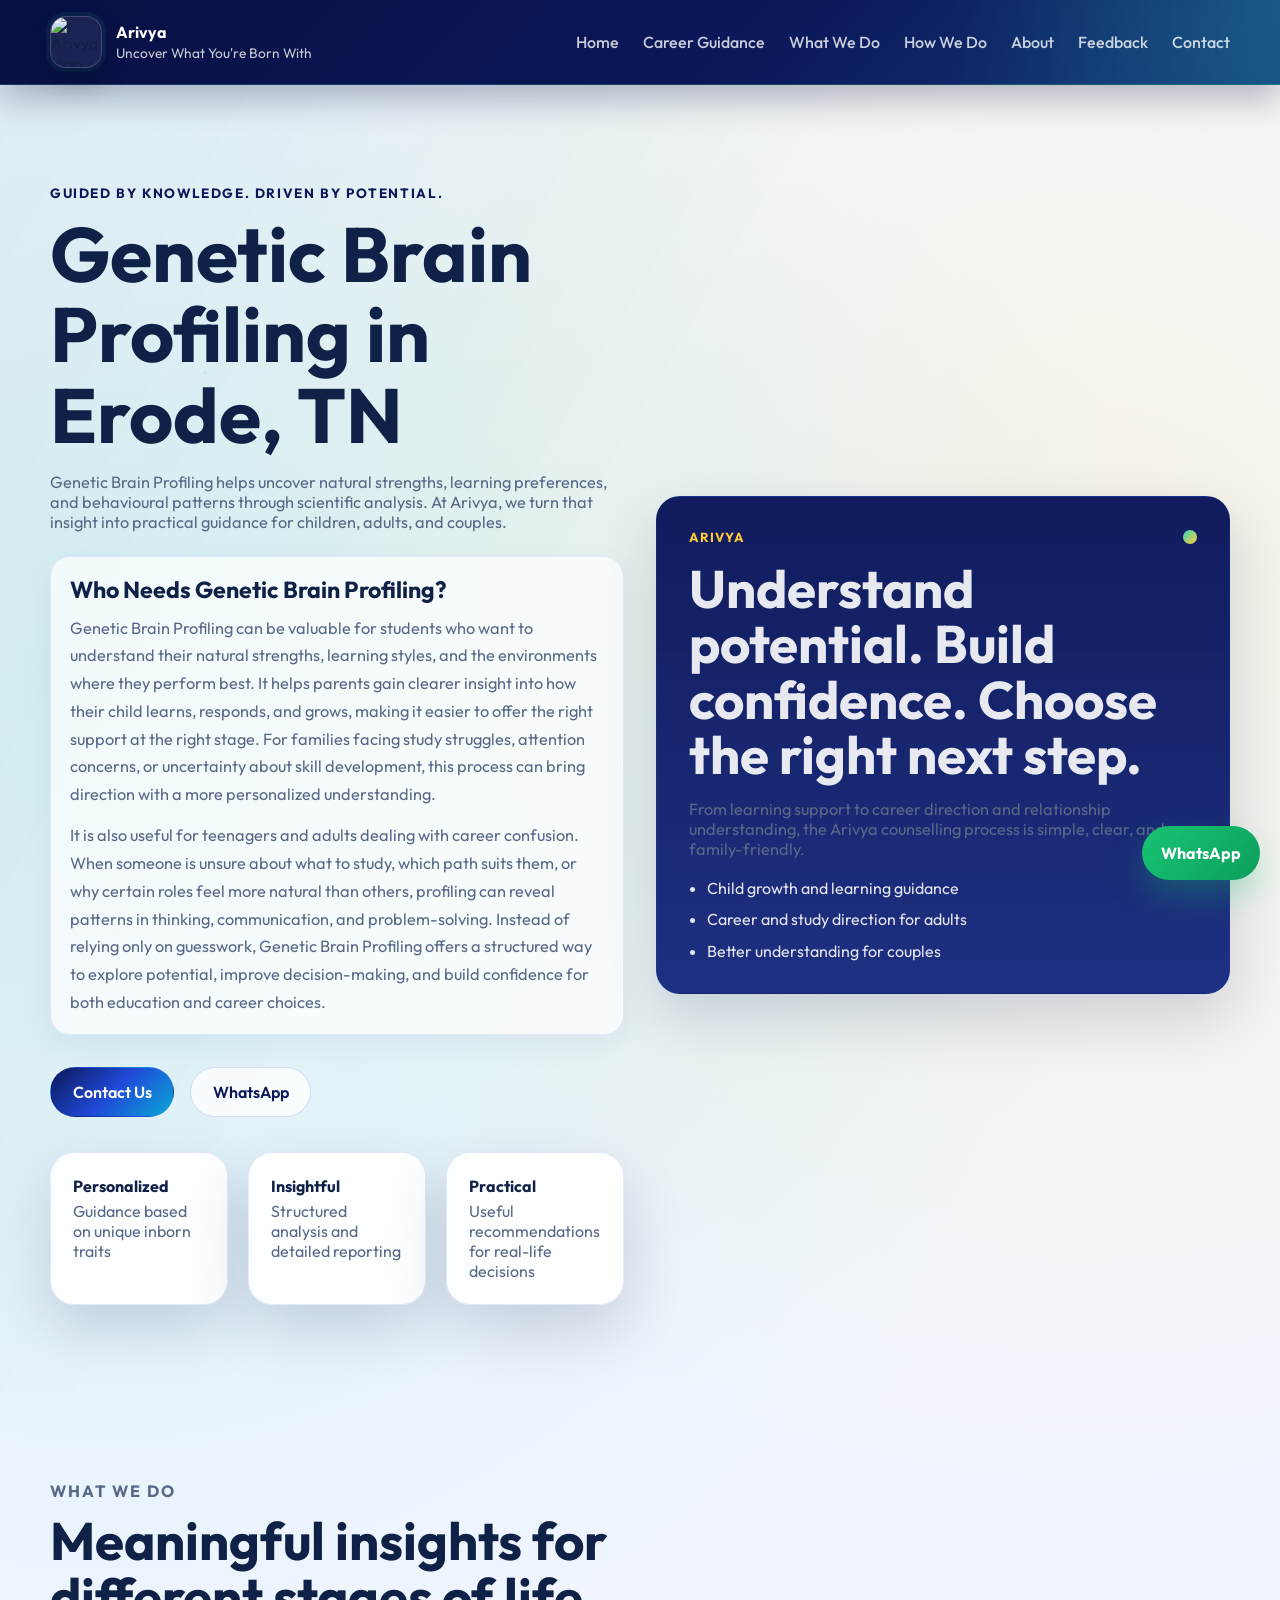
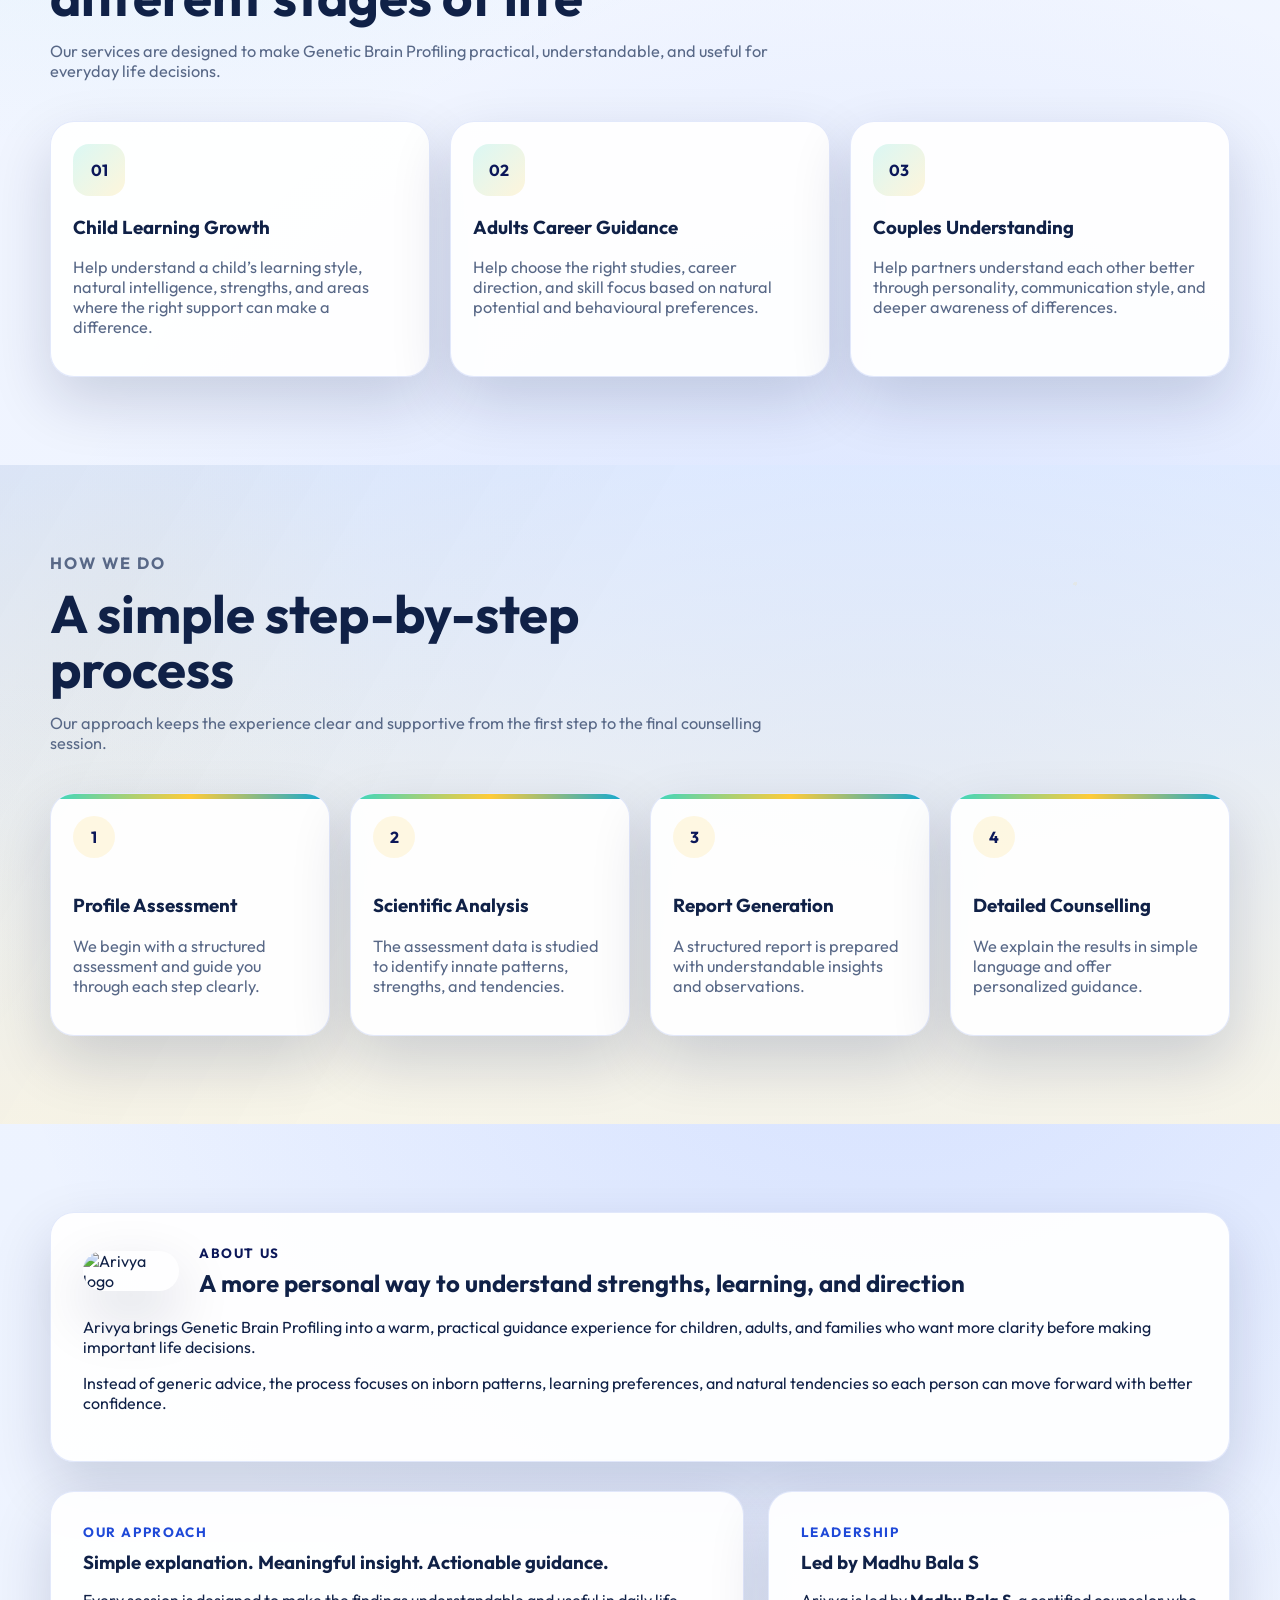
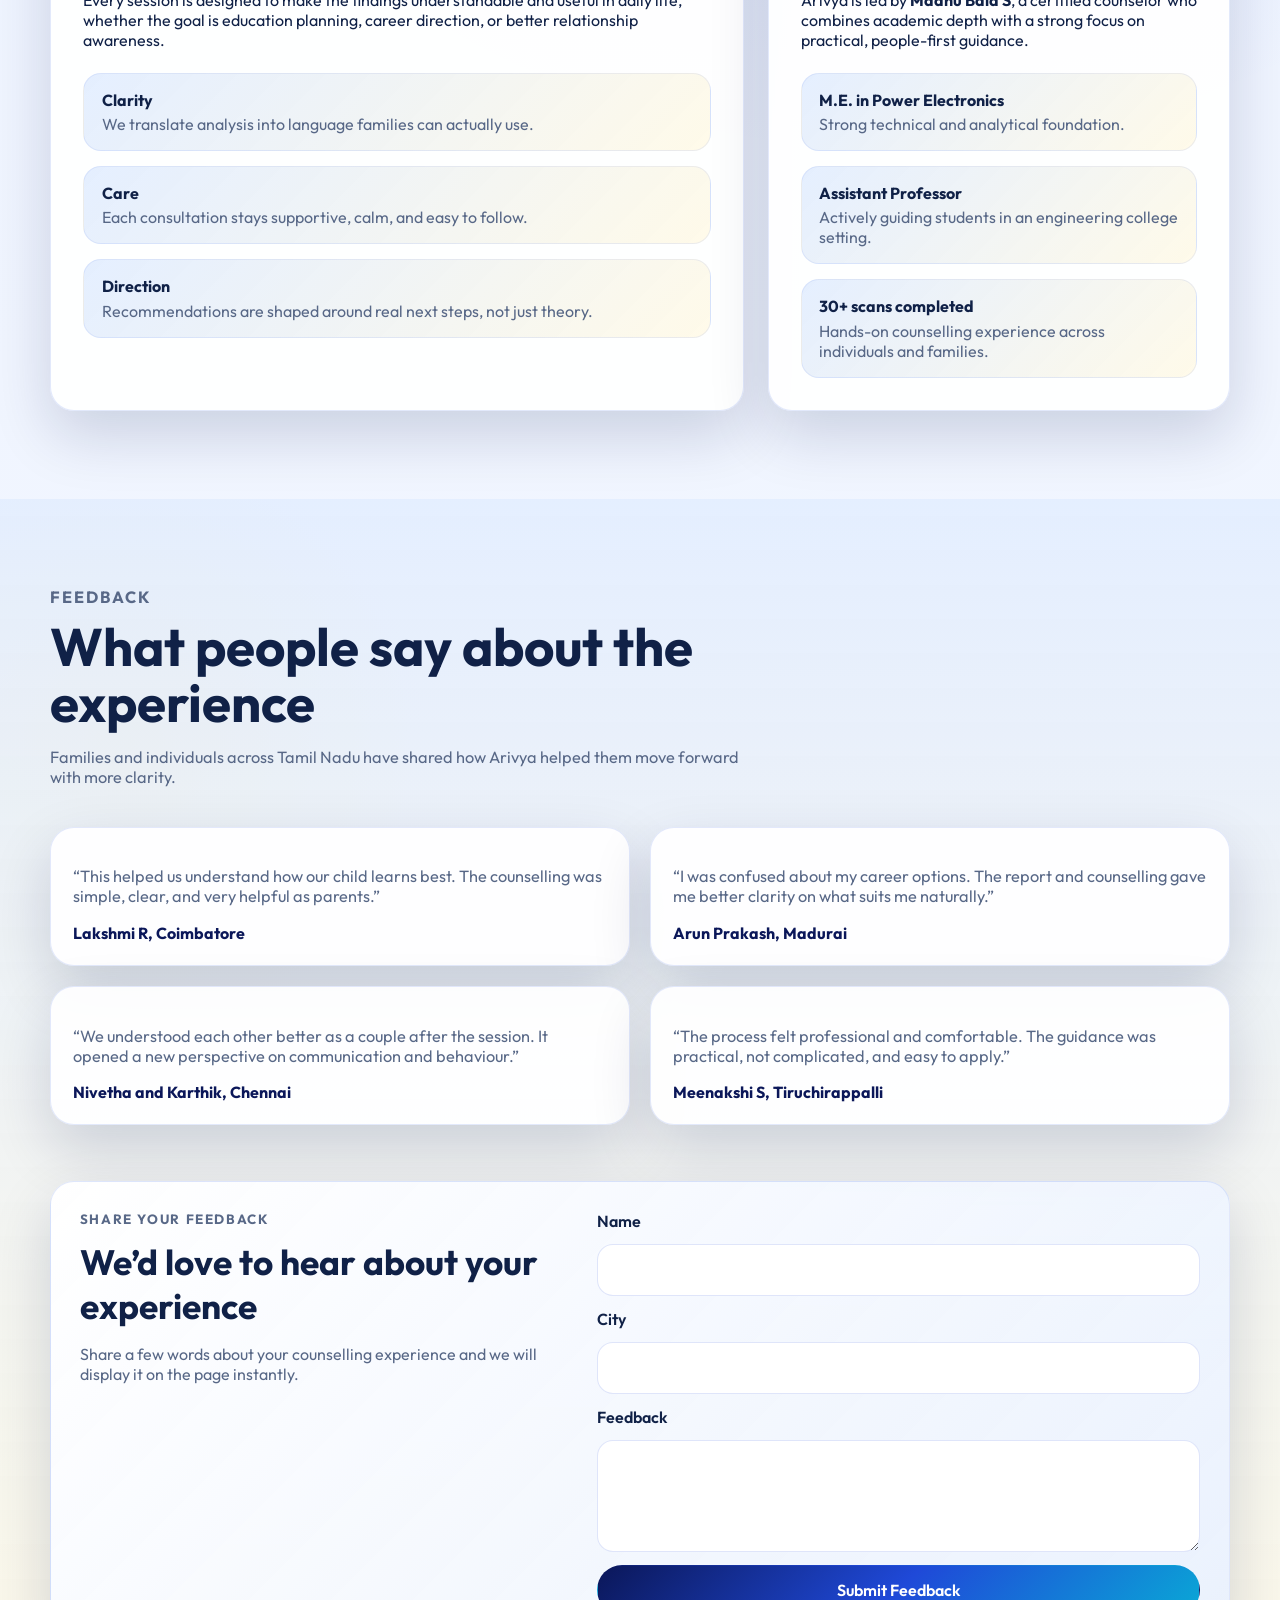
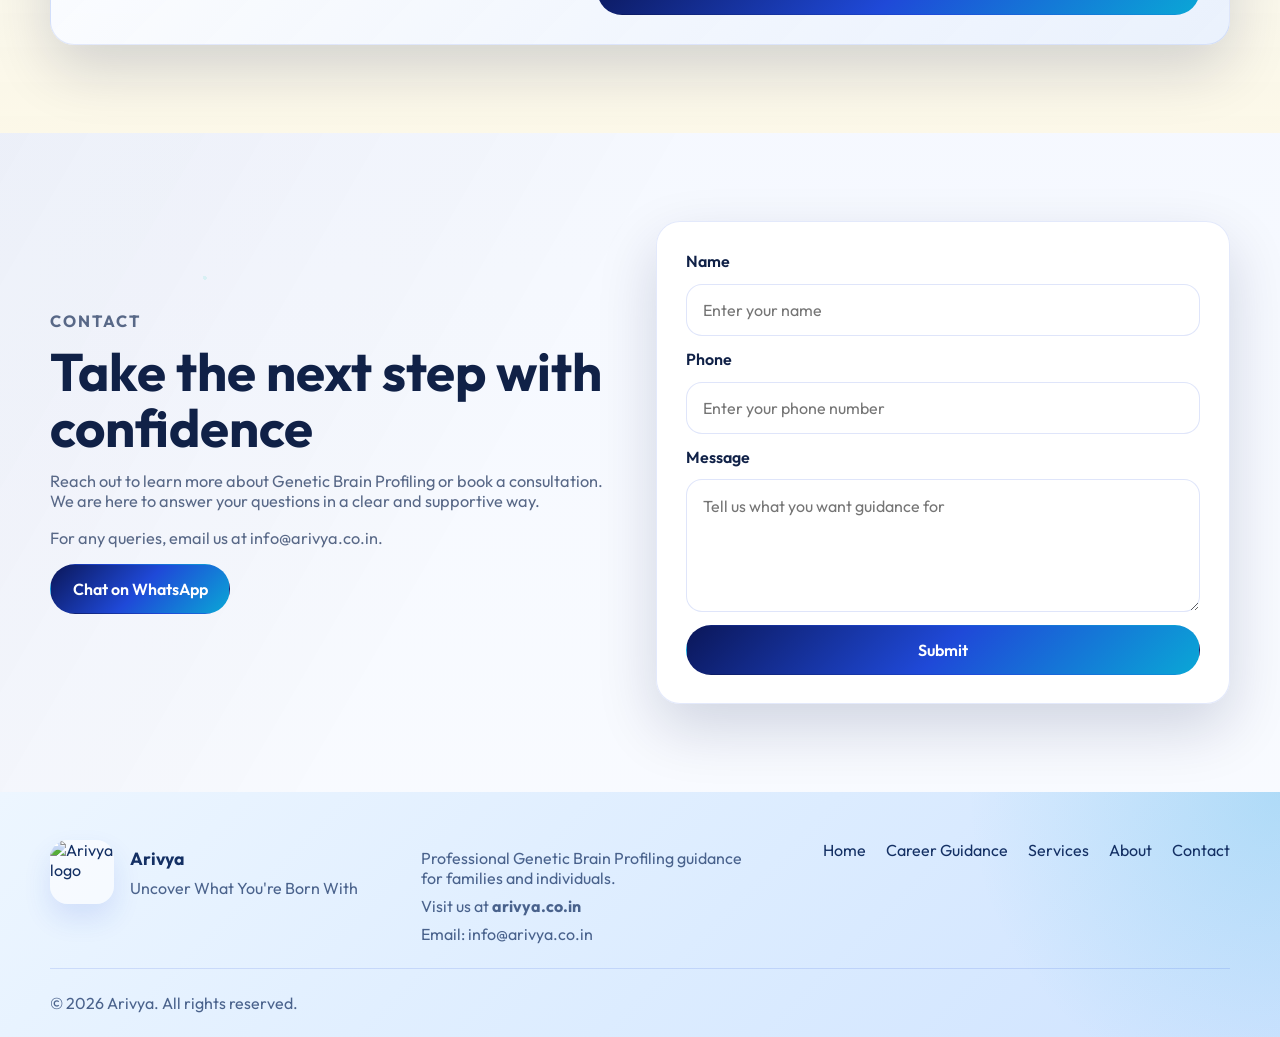
==== commit 5cbbf6df: "chnages to ph no and theme" ====
--- a/index.html
+++ b/index.html
@@ -3,10 +3,10 @@
   <head>
     <meta charset="UTF-8" />
     <meta name="viewport" content="width=device-width, initial-scale=1.0" />
-    <title>Arivya | Uncover What you're born with</title> 
+    <title>Genetic Brain Profiling & Personalized counselling in Erode | Arivya</title>
     <meta
       name="description"
-      content="Arivya helps students, families, adults, and couples gain clarity through Genetic Brain Profiling with scientific analysis and personalized counselling."
+      content="Arivya offers professional genetic brain profiling and DMIT testing in Erode to help understand strengths, learning styles, and career paths."
     />
     <link rel="preconnect" href="https://fonts.googleapis.com" />
     <link rel="preconnect" href="https://fonts.gstatic.com" crossorigin />
@@ -40,6 +40,7 @@
 
         <nav class="nav-links">
           <a href="#home">Home</a>
+          <a href="career-guidance-students-erode.html">Career Guidance</a>
           <a href="#services">What We Do</a>
           <a href="#process">How We Do</a>
           <a href="#about">About</a>
@@ -54,15 +55,36 @@
         <div class="container hero-grid">
           <div class="hero-content reveal">
             <p class="section-tag">Guided by Knowledge. Driven by Potential.</p>
-            <h1>Arivya helps you discover potential with clarity.</h1>
+            <h1>Genetic Brain Profiling in Erode, TN</h1>
             <p class="hero-text">
               Genetic Brain Profiling helps uncover natural strengths, learning preferences,
               and behavioural patterns through scientific analysis. At Arivya,
               we turn that insight into practical guidance for children, adults, and couples.
             </p>
+            <section class="hero-seo-block" aria-labelledby="who-needs-genetic-brain-profiling">
+              <h2 id="who-needs-genetic-brain-profiling">Who Needs Genetic Brain Profiling?</h2>
+              <p>
+                Genetic Brain Profiling can be valuable for students who want to understand
+                their natural strengths, learning styles, and the environments where they
+                perform best. It helps parents gain clearer insight into how their child
+                learns, responds, and grows, making it easier to offer the right support at
+                the right stage. For families facing study struggles, attention concerns, or
+                uncertainty about skill development, this process can bring direction with a
+                more personalized understanding.
+              </p>
+              <p>
+                It is also useful for teenagers and adults dealing with career confusion.
+                When someone is unsure about what to study, which path suits them, or why
+                certain roles feel more natural than others, profiling can reveal patterns in
+                thinking, communication, and problem-solving. Instead of relying only on
+                guesswork, Genetic Brain Profiling offers a structured way to explore
+                potential, improve decision-making, and build confidence for both education
+                and career choices.
+              </p>
+            </section>
             <div class="hero-actions">
               <a class="btn btn-primary" href="#contact">Contact Us</a>
-              <a class="btn btn-secondary" href="https://wa.me/919976723540" target="_blank" rel="noopener">WhatsApp</a>
+              <a class="btn btn-secondary" href="https://wa.me/917012669748" target="_blank" rel="noopener">WhatsApp</a>
             </div>
             <div class="hero-highlights">
               <div class="highlight-card">
@@ -309,7 +331,7 @@
               For any queries, email us at
               <a href="mailto:info@arivya.co.in">info@arivya.co.in</a>.
             </p>
-            <a class="btn btn-primary" href="https://wa.me/919976723540" target="_blank" rel="noopener">Chat on WhatsApp</a>
+            <a class="btn btn-primary" href="https://wa.me/917012669748" target="_blank" rel="noopener">Chat on WhatsApp</a>
           </div>
 
           <form class="contact-form reveal" id="contactForm">
@@ -344,6 +366,7 @@
         </div>
         <div class="footer-links">
           <a href="#home">Home</a>
+          <a href="career-guidance-students-erode.html">Career Guidance</a>
           <a href="#services">Services</a>
           <a href="#about">About</a>
           <a href="#contact">Contact</a>
@@ -356,7 +379,7 @@
 
     <a
       class="whatsapp-float"
-      href="https://wa.me/919976723540"
+      href="https://wa.me/917012669748"
       target="_blank"
       rel="noopener"
       aria-label="Chat on WhatsApp"
--- a/style.css
+++ b/style.css
@@ -14,10 +14,10 @@
   --muted: #586887;
   --border: rgba(31, 73, 216, 0.12);
   --shadow: 0 24px 60px rgba(7, 16, 66, 0.16);
-  --header-bg: #dcecff;
-  --header-border: rgba(31, 73, 216, 0.16);
-  --header-text: #143064;
-  --header-muted: rgba(20, 48, 100, 0.72);
+  --header-bg: #0b1759;
+  --header-border: rgba(57, 215, 193, 0.22);
+  --header-text: #ffffff;
+  --header-muted: rgba(255, 255, 255, 0.78);
   --footer-bg: #dcecff;
   --footer-accent: #1f49d8;
   --footer-text: #143064;
@@ -101,11 +101,11 @@
   top: 0;
   z-index: 100;
   background:
-    radial-gradient(circle at top right, rgba(10, 167, 214, 0.18), transparent 24%),
-    linear-gradient(135deg, #edf6ff, var(--header-bg) 55%, #cfe3ff 100%);
+    radial-gradient(circle at top right, rgba(57, 215, 193, 0.22), transparent 26%),
+    linear-gradient(135deg, #071042, var(--header-bg) 58%, #123a7a 100%);
   backdrop-filter: blur(16px);
   border-bottom: 1px solid var(--header-border);
-  box-shadow: 0 12px 30px rgba(31, 73, 216, 0.12);
+  box-shadow: 0 14px 34px rgba(7, 16, 66, 0.28);
 }
 
 .nav-bar {
@@ -127,8 +127,9 @@
   height: 52px;
   border-radius: 16px;
   object-fit: contain;
-  background: rgba(255, 255, 255, 0.62);
-  box-shadow: 0 14px 28px rgba(31, 73, 216, 0.12);
+  background: rgba(255, 255, 255, 0.08);
+  border: 1px solid rgba(255, 255, 255, 0.18);
+  box-shadow: 0 14px 28px rgba(0, 0, 0, 0.22), 0 0 0 4px rgba(57, 215, 193, 0.08);
 }
 
 .brand-text {
@@ -159,7 +160,7 @@
 }
 
 .nav-links a:hover {
-  color: var(--footer-accent);
+  color: var(--accent-4);
 }
 
 .nav-toggle {
@@ -231,6 +232,245 @@
 .hero-card p {
   color: var(--muted);
   font-size: 1.02rem;
+}
+
+.hero-seo-block {
+  margin-top: 1.5rem;
+  max-width: 44rem;
+  padding: 1.1rem 1.2rem;
+  border-radius: 20px;
+  background: rgba(255, 255, 255, 0.72);
+  border: 1px solid rgba(31, 73, 216, 0.1);
+  box-shadow: 0 10px 30px rgba(10, 27, 89, 0.06);
+}
+
+.hero-seo-block h2 {
+  margin: 0 0 0.7rem;
+  color: var(--text);
+  font-size: clamp(1.1rem, 2.1vw, 1.45rem);
+  line-height: 1.25;
+}
+
+.hero-seo-block p {
+  margin: 0;
+  color: var(--muted);
+  font-size: 1.02rem;
+  line-height: 1.7;
+}
+
+.hero-seo-block p + p {
+  margin-top: 0.85rem;
+}
+
+.content-split {
+  display: grid;
+  grid-template-columns: minmax(0, 1.15fr) minmax(300px, 0.85fr);
+  gap: 1.5rem;
+  margin-top: 2rem;
+}
+
+.content-panel {
+  padding: 1.7rem;
+  background: rgba(255, 255, 255, 0.88);
+  border: 1px solid var(--border);
+  border-radius: var(--radius);
+  box-shadow: var(--shadow);
+}
+
+.content-panel h3 {
+  margin: 0 0 0.85rem;
+  font-size: clamp(1.4rem, 3vw, 1.85rem);
+}
+
+.content-panel p {
+  margin: 0;
+  color: var(--muted);
+  font-size: 1.02rem;
+  line-height: 1.75;
+}
+
+.content-panel p + p {
+  margin-top: 1rem;
+}
+
+.content-panel-accent {
+  background: linear-gradient(180deg, rgba(232, 240, 255, 0.92), rgba(255, 248, 223, 0.82));
+}
+
+.check-list {
+  margin: 1.1rem 0 0;
+  padding-left: 1.2rem;
+  color: var(--muted);
+}
+
+.check-list li + li {
+  margin-top: 0.8rem;
+}
+
+.image-placeholder {
+  display: grid;
+  place-items: center;
+  gap: 0.45rem;
+  min-height: 220px;
+  margin-top: 1.35rem;
+  padding: 1.25rem;
+  border-radius: 20px;
+  border: 1px dashed rgba(255, 255, 255, 0.35);
+  background:
+    linear-gradient(135deg, rgba(255, 255, 255, 0.08), rgba(57, 215, 193, 0.1)),
+    rgba(255, 255, 255, 0.04);
+  text-align: center;
+}
+
+.image-placeholder span {
+  font-weight: 700;
+  letter-spacing: 0.06em;
+  text-transform: uppercase;
+}
+
+.image-placeholder small {
+  max-width: 18rem;
+  color: rgba(255, 255, 255, 0.76);
+  line-height: 1.5;
+}
+
+.service-image-frame {
+  margin: 1.35rem 0 0;
+  border-radius: 22px;
+  overflow: hidden;
+  line-height: 0;
+}
+
+.service-image-frame img,
+.image-panel img {
+  display: block;
+  width: 100%;
+  height: 100%;
+  object-fit: cover;
+}
+
+.image-placeholder-compact {
+  min-height: 180px;
+  border-color: rgba(31, 73, 216, 0.22);
+  background:
+    linear-gradient(135deg, rgba(255, 255, 255, 0.82), rgba(219, 233, 255, 0.84)),
+    #fff;
+}
+
+.image-placeholder-compact small {
+  color: var(--muted);
+}
+
+.service-page-hero {
+  padding-bottom: 4rem;
+}
+
+.service-anchors {
+  display: flex;
+  flex-wrap: wrap;
+  gap: 0.8rem;
+  margin-top: 1.4rem;
+}
+
+.pill-link {
+  display: inline-flex;
+  align-items: center;
+  min-height: 42px;
+  padding: 0 1rem;
+  border-radius: 999px;
+  border: 1px solid rgba(31, 73, 216, 0.14);
+  background: rgba(255, 255, 255, 0.76);
+  color: var(--primary-dark);
+  font-weight: 600;
+}
+
+.service-summary {
+  display: grid;
+  grid-template-columns: minmax(0, 0.95fr) minmax(280px, 0.75fr);
+  gap: 1.5rem;
+  margin-top: 2rem;
+}
+
+.summary-card {
+  padding: 1.7rem;
+  border-radius: var(--radius);
+  border: 1px solid var(--border);
+  background: rgba(255, 255, 255, 0.88);
+  box-shadow: var(--shadow);
+}
+
+.summary-card h3 {
+  margin: 0 0 0.8rem;
+  font-size: clamp(1.4rem, 3vw, 1.85rem);
+}
+
+.summary-card p {
+  margin: 0;
+  color: var(--muted);
+  font-size: 1.02rem;
+  line-height: 1.75;
+}
+
+.image-panel {
+  display: grid;
+  place-items: center;
+  gap: 0.45rem;
+  min-height: 220px;
+  padding: 0;
+  overflow: hidden;
+  text-align: center;
+  background: transparent;
+}
+
+.image-panel span {
+  font-weight: 700;
+  letter-spacing: 0.06em;
+  text-transform: uppercase;
+}
+
+.image-panel small {
+  max-width: 18rem;
+  color: var(--muted);
+  line-height: 1.5;
+}
+
+.service-card-grid {
+  grid-template-columns: repeat(3, minmax(0, 1fr));
+}
+
+.service-cta-band {
+  padding-top: 0;
+}
+
+.cta-band {
+  display: grid;
+  grid-template-columns: minmax(0, 1.2fr) auto;
+  gap: 1.5rem;
+  align-items: center;
+  padding: 2rem;
+  border-radius: var(--radius);
+  border: 1px solid rgba(31, 73, 216, 0.12);
+  background:
+    linear-gradient(135deg, rgba(255, 255, 255, 0.96), rgba(232, 240, 255, 0.9));
+  box-shadow: var(--shadow);
+}
+
+.cta-band h2 {
+  margin: 0 0 0.8rem;
+  font-size: clamp(1.9rem, 4vw, 2.8rem);
+}
+
+.cta-band p {
+  margin: 0;
+  color: var(--muted);
+  font-size: 1.02rem;
+}
+
+.cta-band-actions {
+  display: flex;
+  flex-wrap: wrap;
+  gap: 1rem;
+  justify-content: flex-start;
 }
 
 .hero-actions {
@@ -714,8 +954,8 @@
     align-items: flex-start;
     padding: 1rem;
     background:
-      radial-gradient(circle at top right, rgba(10, 167, 214, 0.18), transparent 24%),
-      linear-gradient(135deg, #edf6ff, var(--header-bg) 55%, #cfe3ff 100%);
+      radial-gradient(circle at top right, rgba(57, 215, 193, 0.2), transparent 28%),
+      linear-gradient(135deg, #071042, var(--header-bg) 58%, #123a7a 100%);
     border: 1px solid var(--header-border);
     border-radius: 20px;
     box-shadow: var(--shadow);
@@ -746,12 +986,16 @@
   .hero-grid,
   .about-story,
   .contact-grid,
+  .content-split,
   .card-grid,
   .steps-layout,
+  .service-summary,
   .testimonial-grid,
   .feedback-page-grid,
   .feedback-box,
-  .hero-highlights {
+  .hero-highlights,
+  .cta-band,
+  .service-card-grid {
     grid-template-columns: 1fr;
   }
 }
@@ -766,6 +1010,8 @@
   }
 
   .hero-actions,
+  .service-anchors,
+  .cta-band-actions,
   .footer-wrap,
   .footer-bottom,
   .feedback-page-topbar {
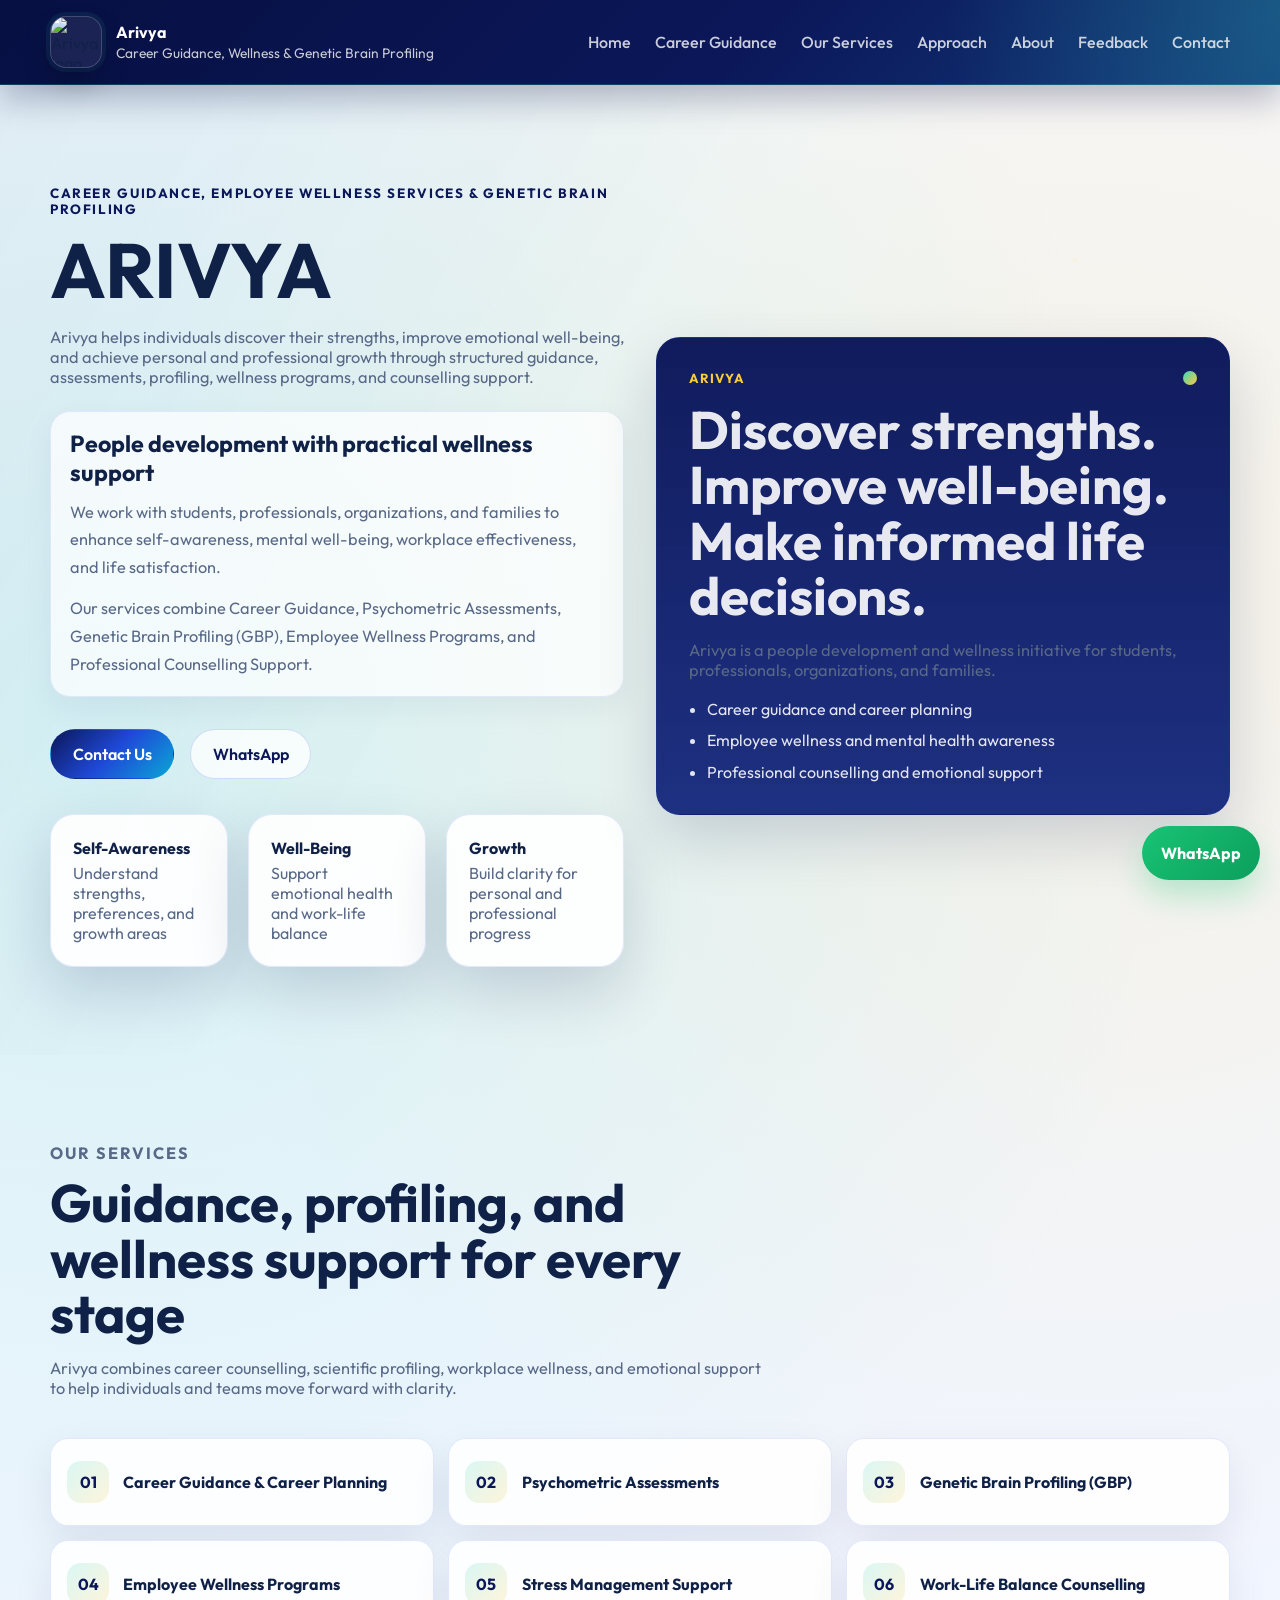
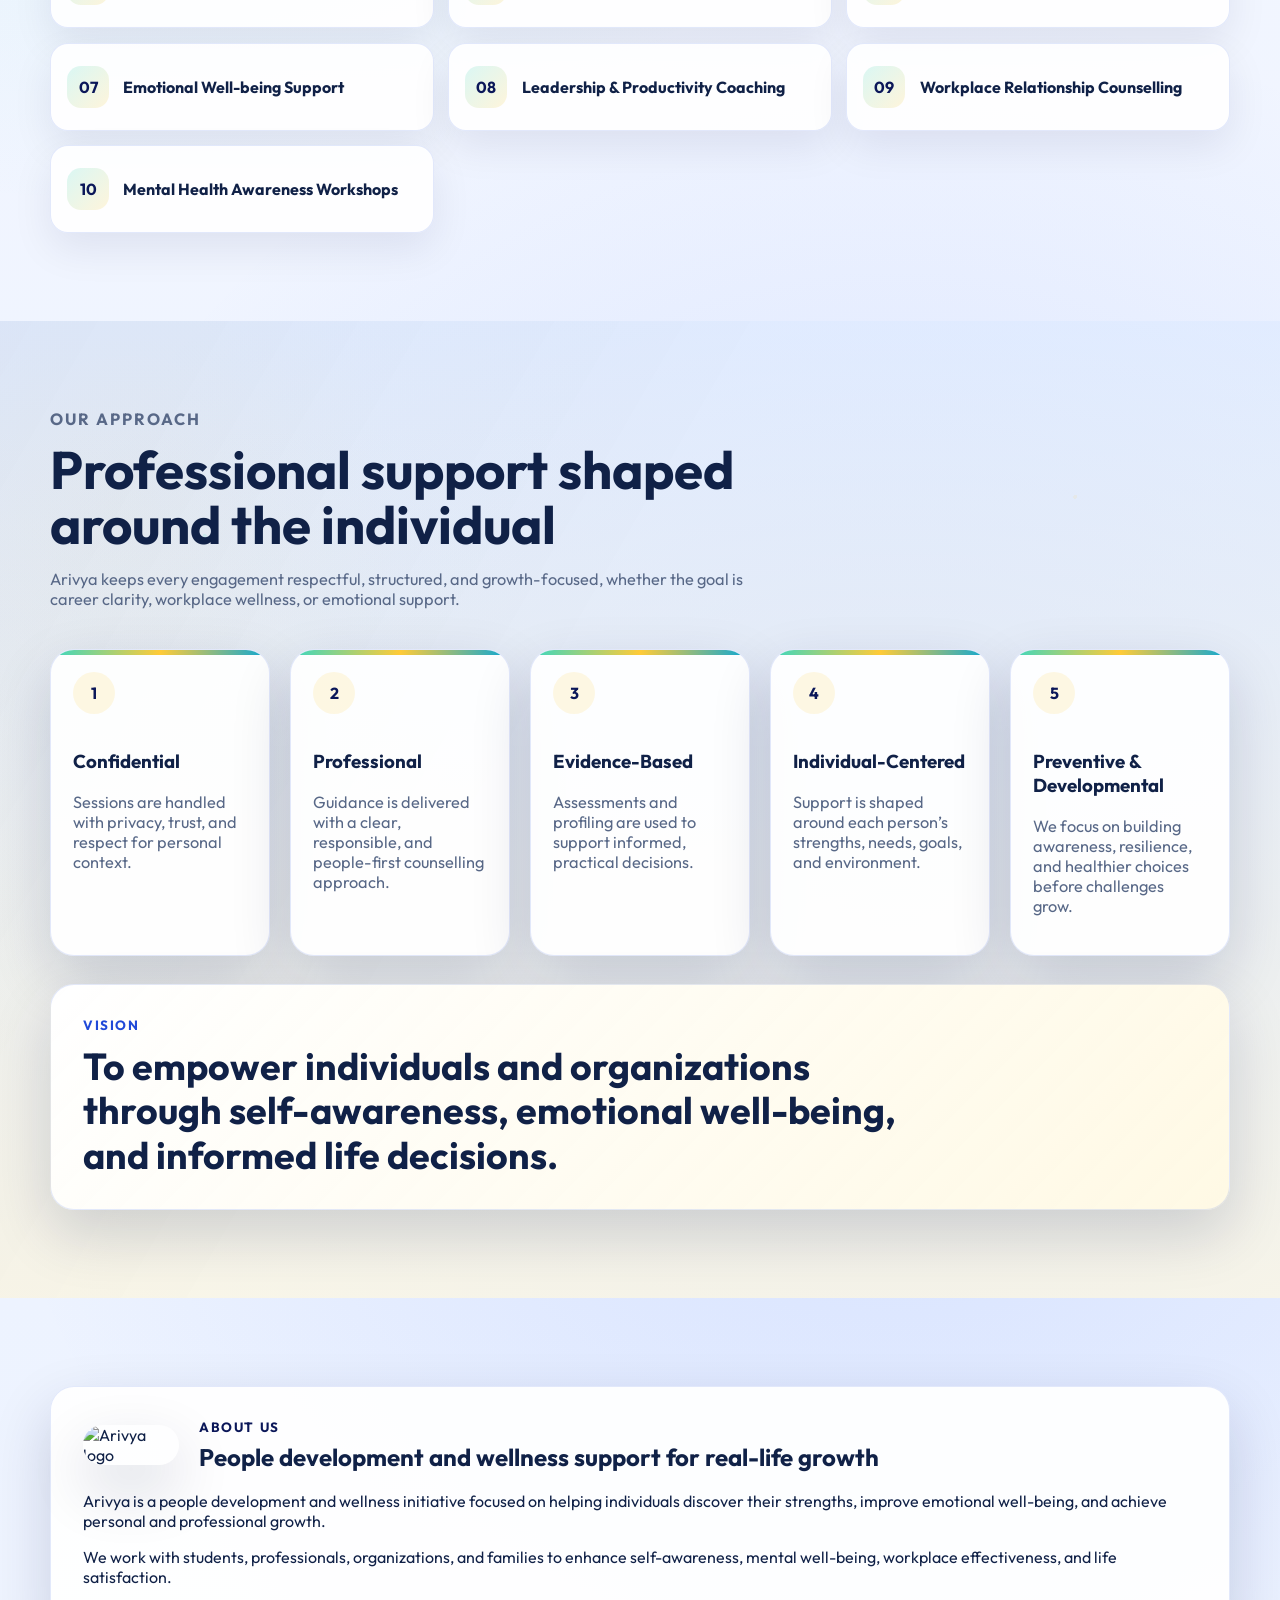
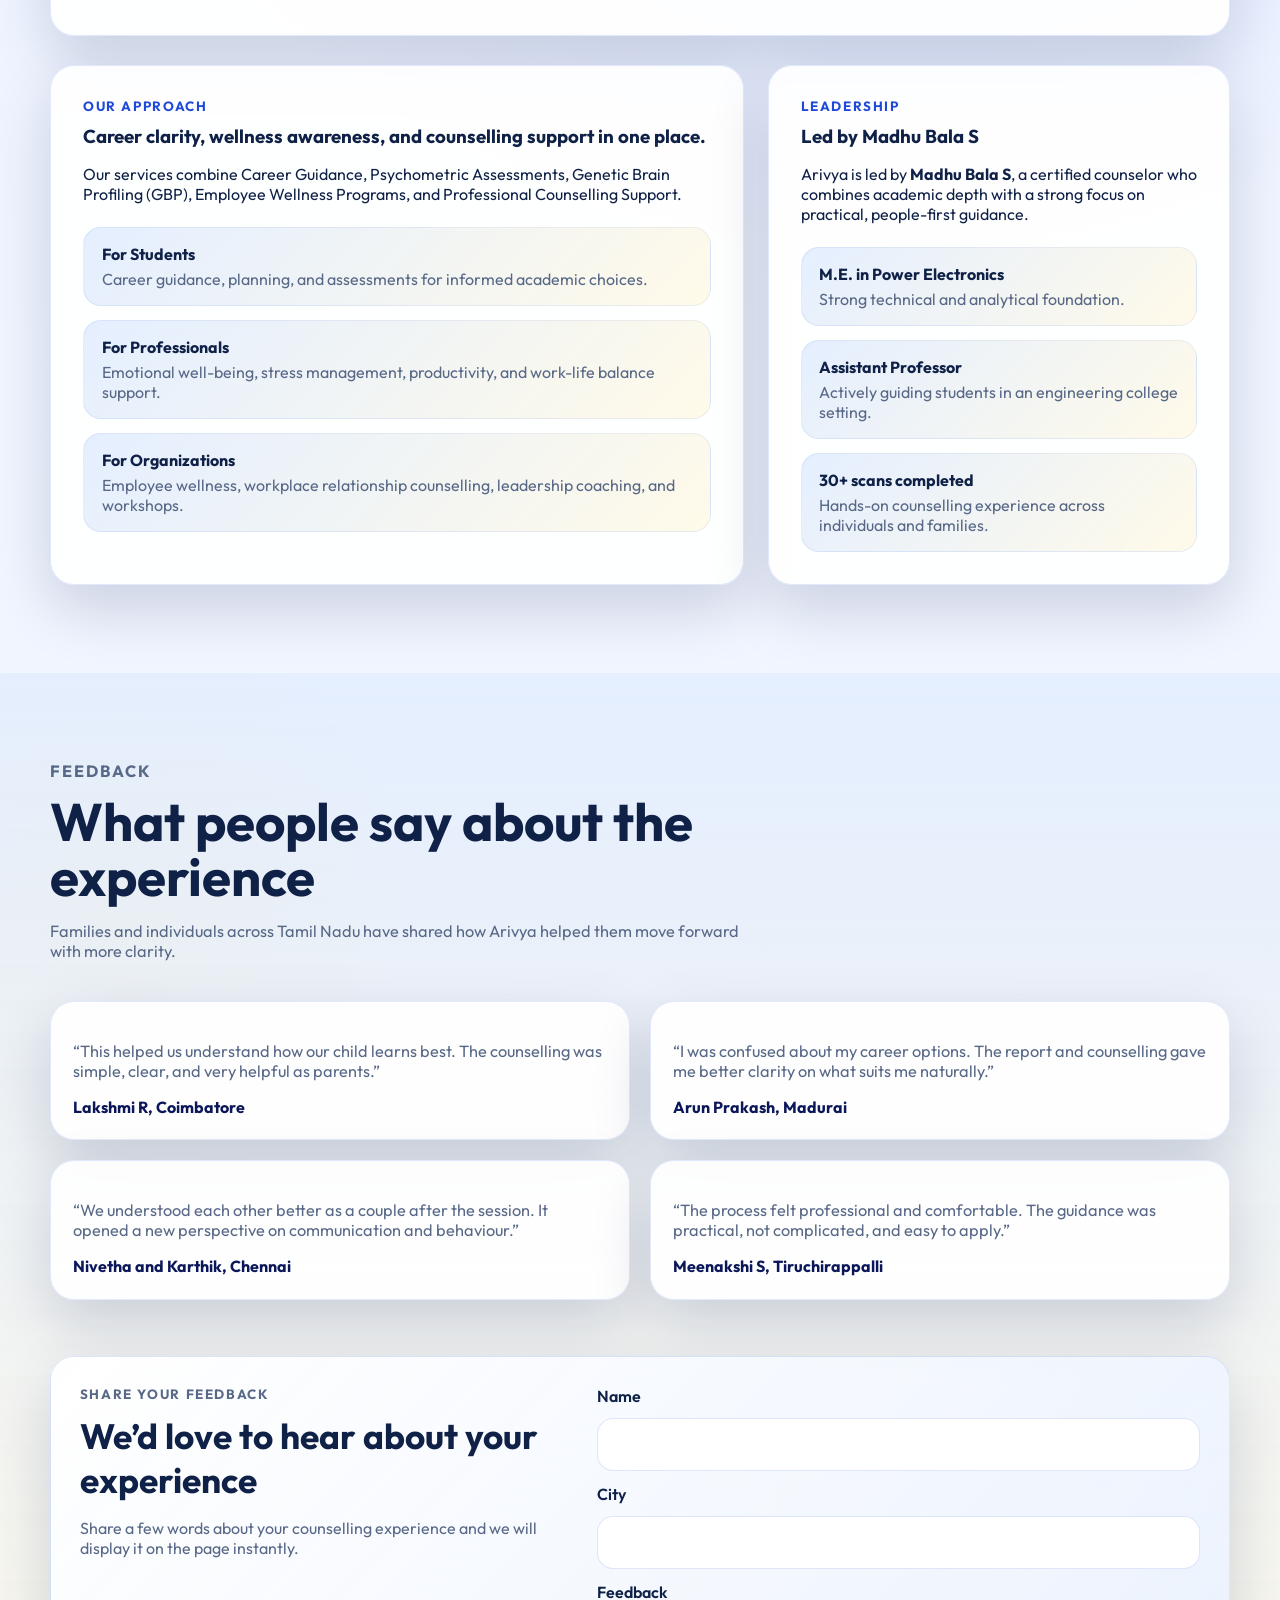
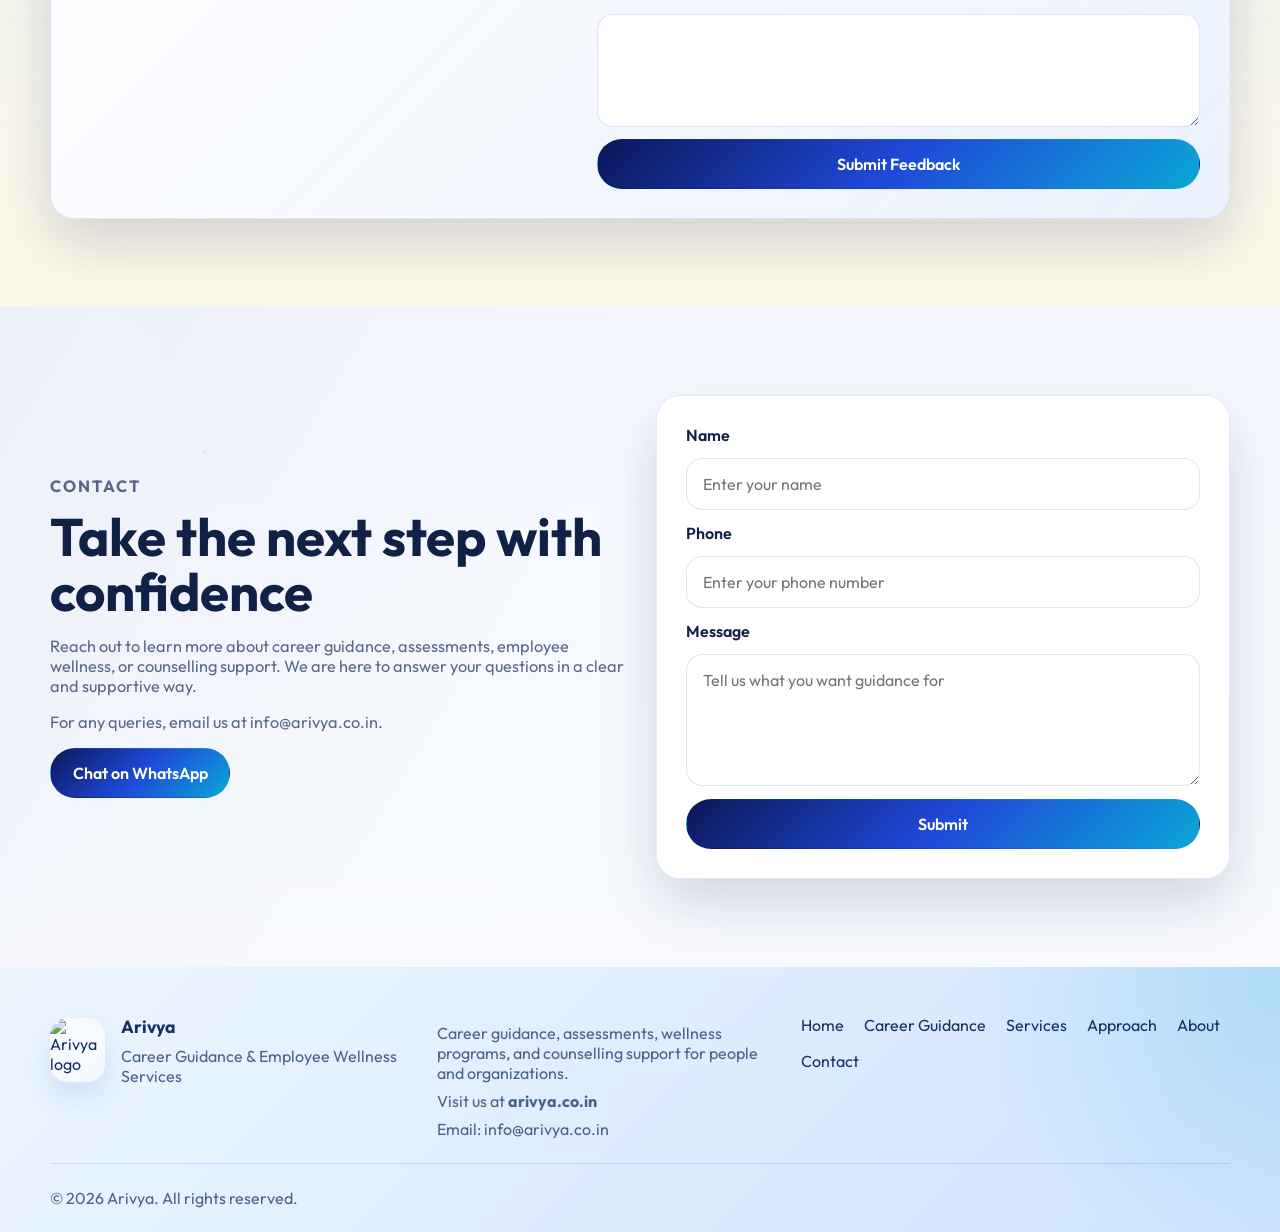
==== commit f60ea85d: "broader wellness changes to website" ====
--- a/index.html
+++ b/index.html
@@ -3,10 +3,10 @@
   <head>
     <meta charset="UTF-8" />
     <meta name="viewport" content="width=device-width, initial-scale=1.0" />
-    <title>Genetic Brain Profiling & Personalized counselling in Erode | Arivya</title>
+    <title>Career Guidance, Genetic Brain Profiling & Employee Wellness Services | Arivya</title>
     <meta
       name="description"
-      content="Arivya offers professional genetic brain profiling and DMIT testing in Erode to help understand strengths, learning styles, and career paths."
+      content="Arivya offers career guidance, psychometric assessments, genetic brain profiling, employee wellness programs, and professional counselling support."
     />
     <link rel="preconnect" href="https://fonts.googleapis.com" />
     <link rel="preconnect" href="https://fonts.gstatic.com" crossorigin />
@@ -28,7 +28,7 @@
           <img class="brand-logo" src="assets/arivya_logo_new.png" alt="Arivya logo" />
           <span class="brand-text">
             <strong>Arivya</strong>
-            <span>Uncover What You're Born With</span>
+            <span>Career Guidance, Wellness &amp; Genetic Brain Profiling</span>
           </span>
         </a>
 
@@ -40,9 +40,9 @@
 
         <nav class="nav-links">
           <a href="#home">Home</a>
-          <a href="career-guidance-students-erode.html">Career Guidance</a>
-          <a href="#services">What We Do</a>
-          <a href="#process">How We Do</a>
+          <a href="https://arivya.edumilestones.com/" target="_blank" rel="noopener">Career Guidance</a>
+          <a href="#services">Our Services</a>
+          <a href="#process">Approach</a>
           <a href="#about">About</a>
           <a href="#testimonials">Feedback</a>
           <a href="#contact">Contact</a>
@@ -54,32 +54,22 @@
       <section class="hero section fingerprint-bg" id="home">
         <div class="container hero-grid">
           <div class="hero-content reveal">
-            <p class="section-tag">Guided by Knowledge. Driven by Potential.</p>
-            <h1>Genetic Brain Profiling in Erode, TN</h1>
+            <p class="section-tag">Career Guidance, Employee Wellness Services &amp; Genetic Brain Profiling</p>
+            <h1>ARIVYA</h1>
             <p class="hero-text">
-              Genetic Brain Profiling helps uncover natural strengths, learning preferences,
-              and behavioural patterns through scientific analysis. At Arivya,
-              we turn that insight into practical guidance for children, adults, and couples.
-            </p>
-            <section class="hero-seo-block" aria-labelledby="who-needs-genetic-brain-profiling">
-              <h2 id="who-needs-genetic-brain-profiling">Who Needs Genetic Brain Profiling?</h2>
-              <p>
-                Genetic Brain Profiling can be valuable for students who want to understand
-                their natural strengths, learning styles, and the environments where they
-                perform best. It helps parents gain clearer insight into how their child
-                learns, responds, and grows, making it easier to offer the right support at
-                the right stage. For families facing study struggles, attention concerns, or
-                uncertainty about skill development, this process can bring direction with a
-                more personalized understanding.
-              </p>
-              <p>
-                It is also useful for teenagers and adults dealing with career confusion.
-                When someone is unsure about what to study, which path suits them, or why
-                certain roles feel more natural than others, profiling can reveal patterns in
-                thinking, communication, and problem-solving. Instead of relying only on
-                guesswork, Genetic Brain Profiling offers a structured way to explore
-                potential, improve decision-making, and build confidence for both education
-                and career choices.
+              Arivya helps individuals discover their strengths, improve emotional well-being,
+              and achieve personal and professional growth through structured guidance,
+              assessments, profiling, wellness programs, and counselling support.
+            </p>
+            <section class="hero-seo-block" aria-labelledby="who-arivya-supports">
+              <h2 id="who-arivya-supports">People development with practical wellness support</h2>
+              <p>
+                We work with students, professionals, organizations, and families to enhance
+                self-awareness, mental well-being, workplace effectiveness, and life satisfaction.
+              </p>
+              <p>
+                Our services combine Career Guidance, Psychometric Assessments, Genetic Brain
+                Profiling (GBP), Employee Wellness Programs, and Professional Counselling Support.
               </p>
             </section>
             <div class="hero-actions">
@@ -88,16 +78,16 @@
             </div>
             <div class="hero-highlights">
               <div class="highlight-card">
-                <strong>Personalized</strong>
-                <span>Guidance based on unique inborn traits</span>
+                <strong>Self-Awareness</strong>
+                <span>Understand strengths, preferences, and growth areas</span>
               </div>
               <div class="highlight-card">
-                <strong>Insightful</strong>
-                <span>Structured analysis and detailed reporting</span>
+                <strong>Well-Being</strong>
+                <span>Support emotional health and work-life balance</span>
               </div>
               <div class="highlight-card">
-                <strong>Practical</strong>
-                <span>Useful recommendations for real-life decisions</span>
+                <strong>Growth</strong>
+                <span>Build clarity for personal and professional progress</span>
               </div>
             </div>
           </div>
@@ -108,15 +98,15 @@
                 <span class="mini-label">Arivya</span>
                 <span class="mini-dot"></span>
               </div>
-              <h2>Understand potential. Build confidence. Choose the right next step.</h2>
-              <p>
-                From learning support to career direction and relationship understanding,
-                the Arivya counselling process is simple, clear, and family-friendly.
+              <h2>Discover strengths. Improve well-being. Make informed life decisions.</h2>
+              <p>
+                Arivya is a people development and wellness initiative for students,
+                professionals, organizations, and families.
               </p>
               <ul class="hero-points">
-                <li>Child growth and learning guidance</li>
-                <li>Career and study direction for adults</li>
-                <li>Better understanding for couples</li>
+                <li>Career guidance and career planning</li>
+                <li>Employee wellness and mental health awareness</li>
+                <li>Professional counselling and emotional support</li>
               </ul>
             </div>
           </div>
@@ -126,41 +116,55 @@
       <section class="services section" id="services">
         <div class="container">
           <div class="section-heading reveal">
-            <p class="section-tag">What We Do</p>
-            <h2>Meaningful insights for different stages of life</h2>
-            <p>
-              Our services are designed to make Genetic Brain Profiling practical,
-              understandable, and useful for everyday life decisions.
-            </p>
-          </div>
-
-          <div class="card-grid">
-            <article class="info-card reveal">
-              <div class="card-icon">01</div>
-              <h3>Child Learning Growth</h3>
-              <p>
-                Help understand a child’s learning style, natural intelligence,
-                strengths, and areas where the right support can make a difference.
-              </p>
-            </article>
-
-            <article class="info-card reveal">
-              <div class="card-icon">02</div>
-              <h3>Adults Career Guidance</h3>
-              <p>
-                Help choose the right studies, career direction, and skill focus
-                based on natural potential and behavioural preferences.
-              </p>
-            </article>
-
-            <article class="info-card reveal">
-              <div class="card-icon">03</div>
-              <h3>Couples Understanding</h3>
-              <p>
-                Help partners understand each other better through personality,
-                communication style, and deeper awareness of differences.
-              </p>
-            </article>
+            <p class="section-tag">Our Services</p>
+            <h2>Guidance, profiling, and wellness support for every stage</h2>
+            <p>
+              Arivya combines career counselling, scientific profiling, workplace wellness,
+              and emotional support to help individuals and teams move forward with clarity.
+            </p>
+          </div>
+
+          <div class="services-list reveal" aria-label="Arivya services">
+            <div class="service-item">
+              <span>01</span>
+              <strong>Career Guidance &amp; Career Planning</strong>
+            </div>
+            <div class="service-item">
+              <span>02</span>
+              <strong>Psychometric Assessments</strong>
+            </div>
+            <div class="service-item">
+              <span>03</span>
+              <strong>Genetic Brain Profiling (GBP)</strong>
+            </div>
+            <div class="service-item">
+              <span>04</span>
+              <strong>Employee Wellness Programs</strong>
+            </div>
+            <div class="service-item">
+              <span>05</span>
+              <strong>Stress Management Support</strong>
+            </div>
+            <div class="service-item">
+              <span>06</span>
+              <strong>Work-Life Balance Counselling</strong>
+            </div>
+            <div class="service-item">
+              <span>07</span>
+              <strong>Emotional Well-being Support</strong>
+            </div>
+            <div class="service-item">
+              <span>08</span>
+              <strong>Leadership &amp; Productivity Coaching</strong>
+            </div>
+            <div class="service-item">
+              <span>09</span>
+              <strong>Workplace Relationship Counselling</strong>
+            </div>
+            <div class="service-item">
+              <span>10</span>
+              <strong>Mental Health Awareness Workshops</strong>
+            </div>
           </div>
         </div>
       </section>
@@ -168,38 +172,49 @@
       <section class="process section fingerprint-bg soft-section" id="process">
         <div class="container">
           <div class="section-heading reveal">
-            <p class="section-tag">How We Do</p>
-            <h2>A simple step-by-step process</h2>
-            <p>
-              Our approach keeps the experience clear and supportive from the first
-              step to the final counselling session.
-            </p>
-          </div>
-
-          <div class="steps-layout">
+            <p class="section-tag">Our Approach</p>
+            <h2>Professional support shaped around the individual</h2>
+            <p>
+              Arivya keeps every engagement respectful, structured, and growth-focused,
+              whether the goal is career clarity, workplace wellness, or emotional support.
+            </p>
+          </div>
+
+          <div class="approach-layout">
             <article class="step-card reveal">
               <span class="step-number">1</span>
-              <h3>Profile Assessment</h3>
-              <p>We begin with a structured assessment and guide you through each step clearly.</p>
+              <h3>Confidential</h3>
+              <p>Sessions are handled with privacy, trust, and respect for personal context.</p>
             </article>
 
             <article class="step-card reveal">
               <span class="step-number">2</span>
-              <h3>Scientific Analysis</h3>
-              <p>The assessment data is studied to identify innate patterns, strengths, and tendencies.</p>
+              <h3>Professional</h3>
+              <p>Guidance is delivered with a clear, responsible, and people-first counselling approach.</p>
             </article>
 
             <article class="step-card reveal">
               <span class="step-number">3</span>
-              <h3>Report Generation</h3>
-              <p>A structured report is prepared with understandable insights and observations.</p>
+              <h3>Evidence-Based</h3>
+              <p>Assessments and profiling are used to support informed, practical decisions.</p>
             </article>
 
             <article class="step-card reveal">
               <span class="step-number">4</span>
-              <h3>Detailed Counselling</h3>
-              <p>We explain the results in simple language and offer personalized guidance.</p>
-            </article>
+              <h3>Individual-Centered</h3>
+              <p>Support is shaped around each person’s strengths, needs, goals, and environment.</p>
+            </article>
+
+            <article class="step-card reveal">
+              <span class="step-number">5</span>
+              <h3>Preventive &amp; Developmental</h3>
+              <p>We focus on building awareness, resilience, and healthier choices before challenges grow.</p>
+            </article>
+          </div>
+
+          <div class="vision-panel reveal">
+            <p class="about-kicker">Vision</p>
+            <h3>To empower individuals and organizations through self-awareness, emotional well-being, and informed life decisions.</h3>
           </div>
         </div>
       </section>
@@ -211,39 +226,40 @@
               <img class="section-logo" src="assets/arivya_logo_new.png" alt="Arivya logo" />
               <div>
                 <p class="section-tag">About Us</p>
-                <h2>A more personal way to understand strengths, learning, and direction</h2>
-              </div>
-            </div>
-            <p>
-              Arivya brings Genetic Brain Profiling into a warm, practical guidance experience for
-              children, adults, and families who want more clarity before making important life decisions.
-            </p>
-            <p>
-              Instead of generic advice, the process focuses on inborn patterns, learning preferences,
-              and natural tendencies so each person can move forward with better confidence.
+                <h2>People development and wellness support for real-life growth</h2>
+              </div>
+            </div>
+            <p>
+              Arivya is a people development and wellness initiative focused on helping
+              individuals discover their strengths, improve emotional well-being, and achieve
+              personal and professional growth.
+            </p>
+            <p>
+              We work with students, professionals, organizations, and families to enhance
+              self-awareness, mental well-being, workplace effectiveness, and life satisfaction.
             </p>
           </div>
 
           <div class="about-story">
             <article class="about-panel reveal">
               <p class="about-kicker">Our Approach</p>
-              <h3>Simple explanation. Meaningful insight. Actionable guidance.</h3>
-              <p>
-                Every session is designed to make the findings understandable and useful in daily life,
-                whether the goal is education planning, career direction, or better relationship awareness.
+              <h3>Career clarity, wellness awareness, and counselling support in one place.</h3>
+              <p>
+                Our services combine Career Guidance, Psychometric Assessments, Genetic Brain
+                Profiling (GBP), Employee Wellness Programs, and Professional Counselling Support.
               </p>
               <div class="about-points">
                 <div class="about-point">
-                  <strong>Clarity</strong>
-                  <span>We translate analysis into language families can actually use.</span>
+                  <strong>For Students</strong>
+                  <span>Career guidance, planning, and assessments for informed academic choices.</span>
                 </div>
                 <div class="about-point">
-                  <strong>Care</strong>
-                  <span>Each consultation stays supportive, calm, and easy to follow.</span>
+                  <strong>For Professionals</strong>
+                  <span>Emotional well-being, stress management, productivity, and work-life balance support.</span>
                 </div>
                 <div class="about-point">
-                  <strong>Direction</strong>
-                  <span>Recommendations are shaped around real next steps, not just theory.</span>
+                  <strong>For Organizations</strong>
+                  <span>Employee wellness, workplace relationship counselling, leadership coaching, and workshops.</span>
                 </div>
               </div>
             </article>
@@ -324,8 +340,8 @@
             <p class="section-tag">Contact</p>
             <h2>Take the next step with confidence</h2>
             <p>
-              Reach out to learn more about Genetic Brain Profiling or book a consultation.
-              We are here to answer your questions in a clear and supportive way.
+              Reach out to learn more about career guidance, assessments, employee wellness,
+              or counselling support. We are here to answer your questions in a clear and supportive way.
             </p>
             <p>
               For any queries, email us at
@@ -356,18 +372,19 @@
           <img class="footer-logo" src="assets/arivya_logo_new.png" alt="Arivya logo" />
           <div>
             <strong>Arivya</strong>
-            <p>Uncover What You're Born With</p>
+            <p>Career Guidance &amp; Employee Wellness Services</p>
           </div>
         </div>
         <div class="footer-copy">
-          <p>Professional Genetic Brain Profiling guidance for families and individuals.</p>
+          <p>Career guidance, assessments, wellness programs, and counselling support for people and organizations.</p>
           <p>Visit us at <strong>arivya.co.in</strong></p>
           <p>Email: <a href="mailto:info@arivya.co.in">info@arivya.co.in</a></p>
         </div>
         <div class="footer-links">
           <a href="#home">Home</a>
-          <a href="career-guidance-students-erode.html">Career Guidance</a>
+          <a href="https://arivya.edumilestones.com/" target="_blank" rel="noopener">Career Guidance</a>
           <a href="#services">Services</a>
+          <a href="#process">Approach</a>
           <a href="#about">About</a>
           <a href="#contact">Contact</a>
         </div>
--- a/style.css
+++ b/style.css
@@ -609,6 +609,40 @@
   grid-template-columns: repeat(3, minmax(0, 1fr));
 }
 
+.services-list {
+  display: grid;
+  grid-template-columns: repeat(3, minmax(0, 1fr));
+  gap: 0.9rem;
+}
+
+.service-item {
+  min-height: 88px;
+  padding: 1rem;
+  display: flex;
+  align-items: center;
+  gap: 0.9rem;
+  border-radius: 18px;
+  border: 1px solid var(--border);
+  background: rgba(255, 255, 255, 0.9);
+  box-shadow: 0 16px 40px rgba(7, 16, 66, 0.08);
+}
+
+.service-item span {
+  flex: 0 0 auto;
+  width: 42px;
+  height: 42px;
+  display: grid;
+  place-items: center;
+  border-radius: 14px;
+  background: linear-gradient(135deg, rgba(57, 215, 193, 0.18), rgba(255, 203, 56, 0.18));
+  color: var(--primary-dark);
+  font-weight: 700;
+}
+
+.service-item strong {
+  line-height: 1.25;
+}
+
 .card-icon {
   width: 52px;
   height: 52px;
@@ -623,6 +657,12 @@
 
 .steps-layout {
   grid-template-columns: repeat(4, minmax(0, 1fr));
+}
+
+.approach-layout {
+  display: grid;
+  grid-template-columns: repeat(5, minmax(0, 1fr));
+  gap: 1.25rem;
 }
 
 .step-card {
@@ -657,6 +697,24 @@
   border-radius: 28px;
   display: block;
   box-shadow: var(--shadow);
+}
+
+.vision-panel {
+  margin-top: 1.8rem;
+  padding: 2rem;
+  border-radius: var(--radius);
+  border: 1px solid rgba(31, 73, 216, 0.12);
+  background:
+    linear-gradient(135deg, rgba(255, 255, 255, 0.96), rgba(255, 248, 223, 0.82)),
+    var(--surface);
+  box-shadow: var(--shadow);
+}
+
+.vision-panel h3 {
+  max-width: 860px;
+  margin: 0;
+  font-size: clamp(1.55rem, 3vw, 2.35rem);
+  line-height: 1.18;
 }
 
 .about-shell {
@@ -989,6 +1047,7 @@
   .content-split,
   .card-grid,
   .steps-layout,
+  .approach-layout,
   .service-summary,
   .testimonial-grid,
   .feedback-page-grid,
@@ -998,6 +1057,10 @@
   .service-card-grid {
     grid-template-columns: 1fr;
   }
+
+  .services-list {
+    grid-template-columns: repeat(2, minmax(0, 1fr));
+  }
 }
 
 @media (max-width: 640px) {
@@ -1026,8 +1089,17 @@
 
   .hero-card,
   .contact-form,
-  .feedback-box {
+  .feedback-box,
+  .vision-panel {
     padding: 1.4rem;
+  }
+
+  .services-list {
+    grid-template-columns: 1fr;
+  }
+
+  .service-item {
+    min-height: 78px;
   }
 
   .whatsapp-float {
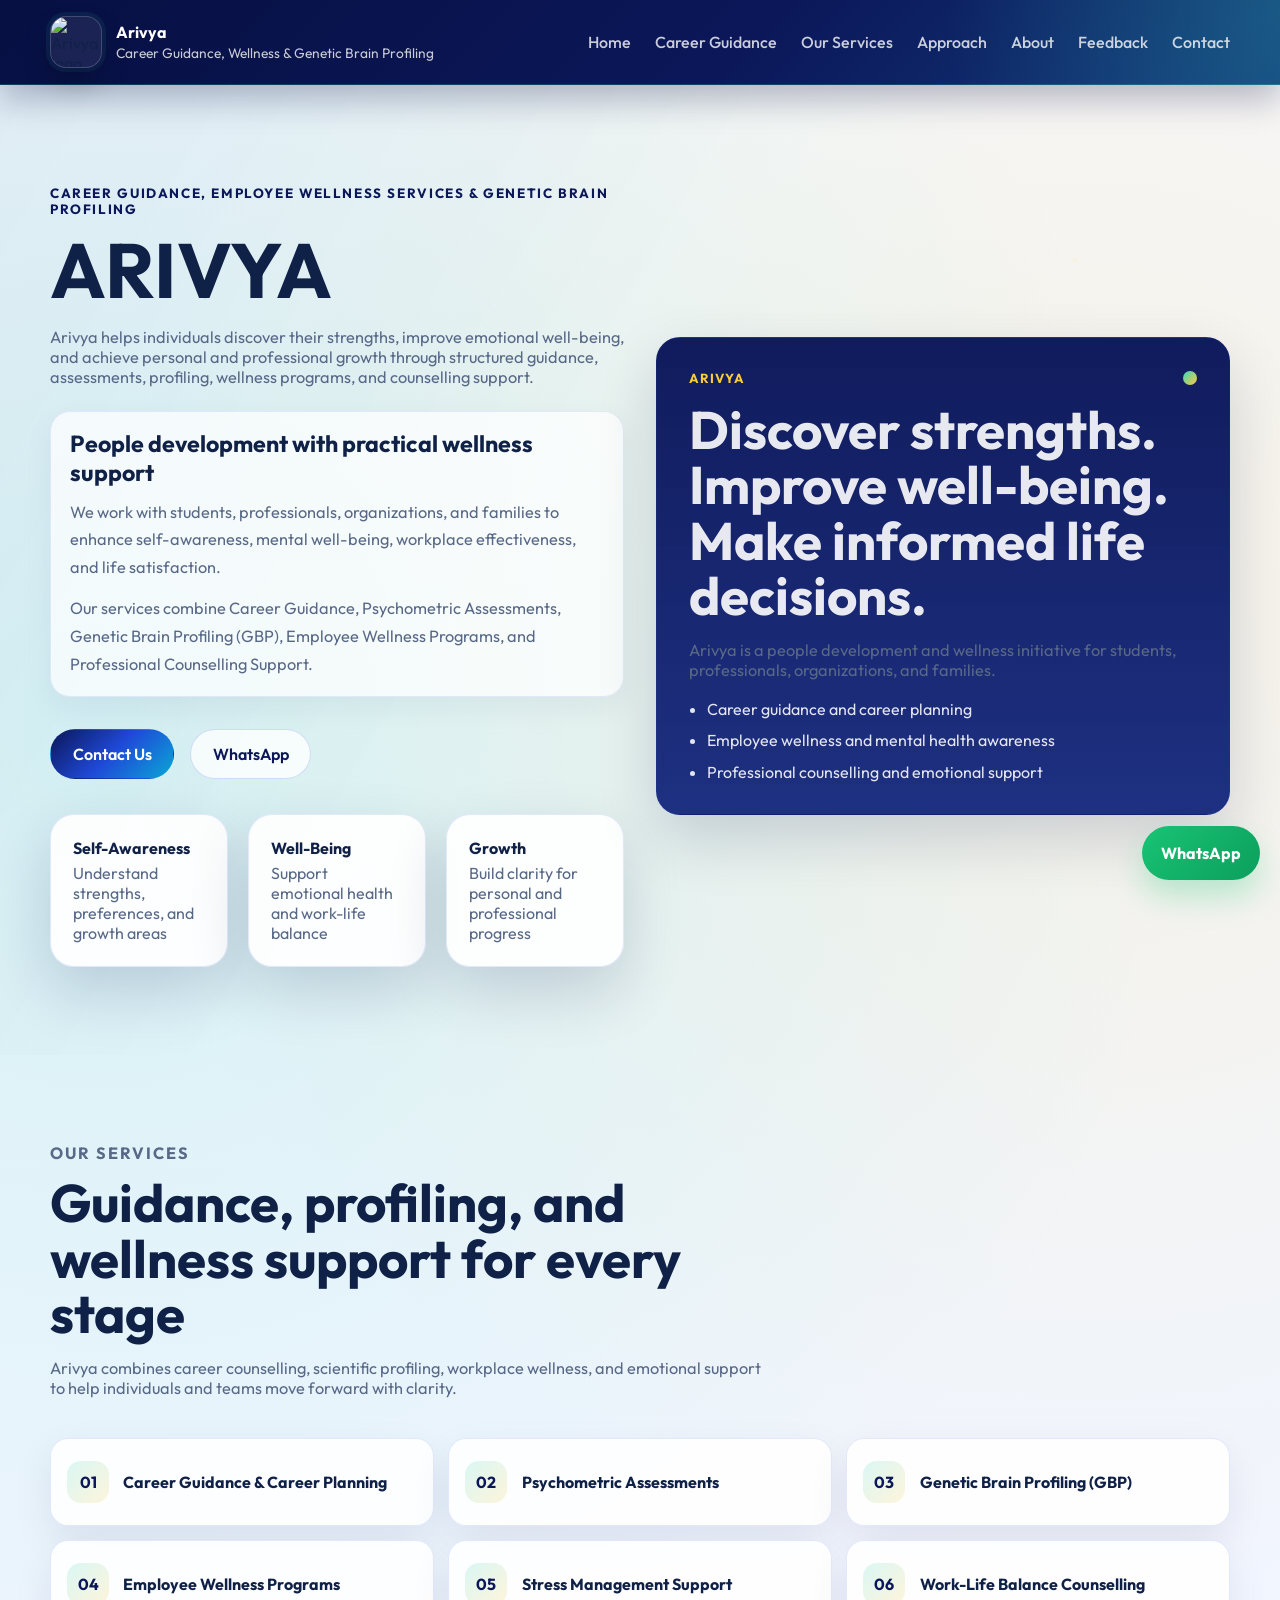
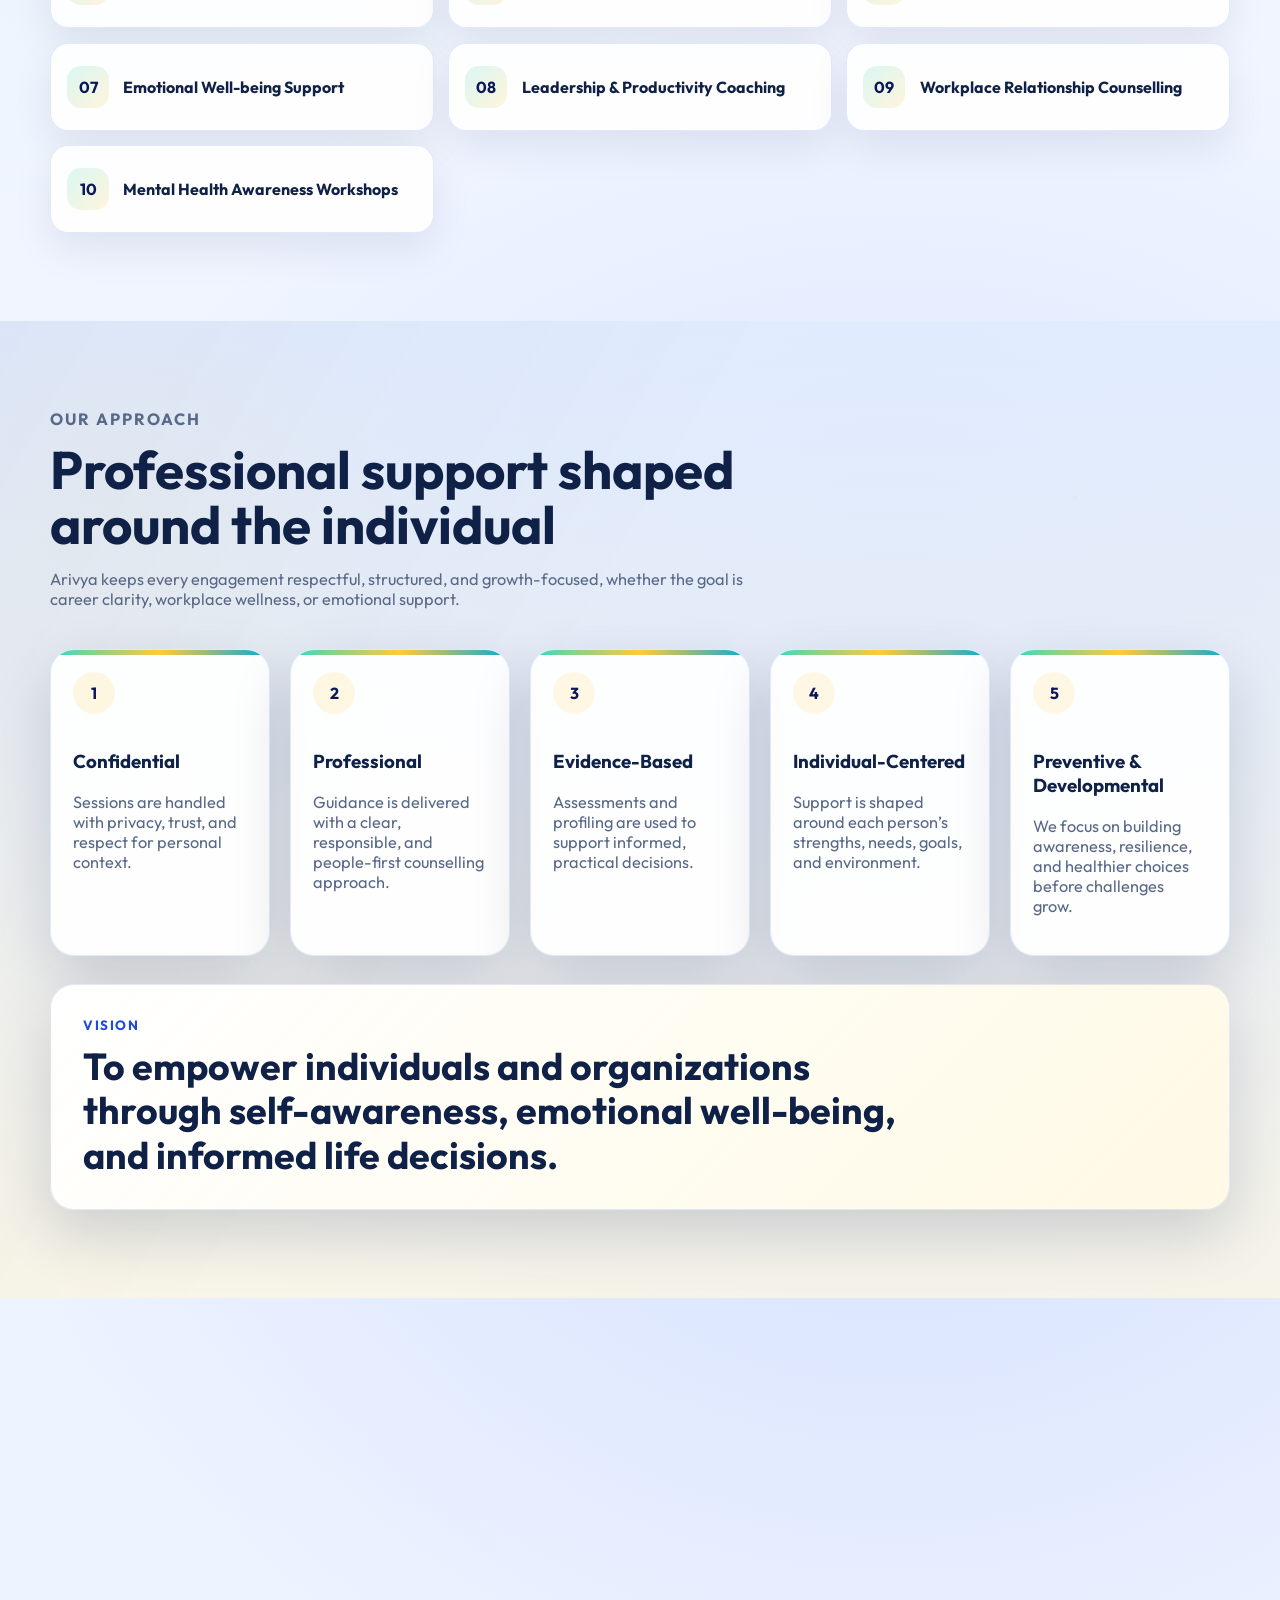
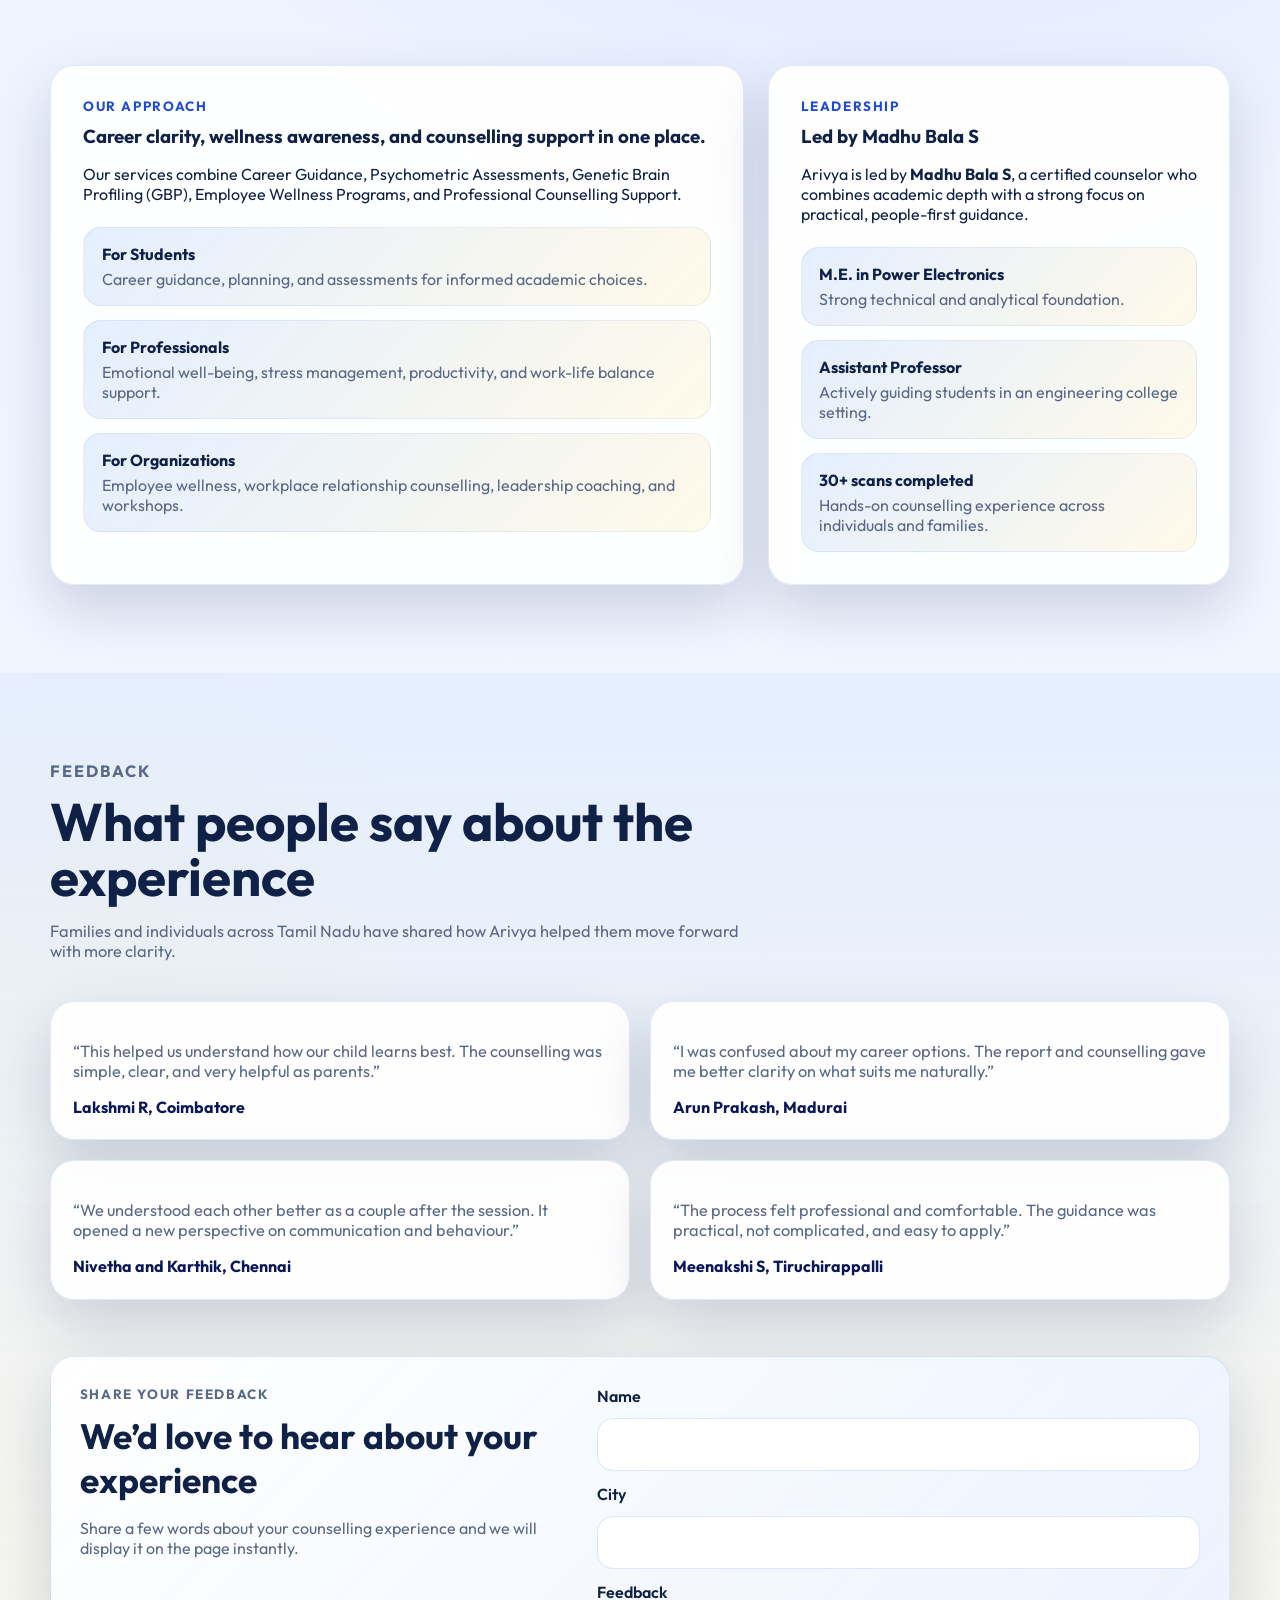
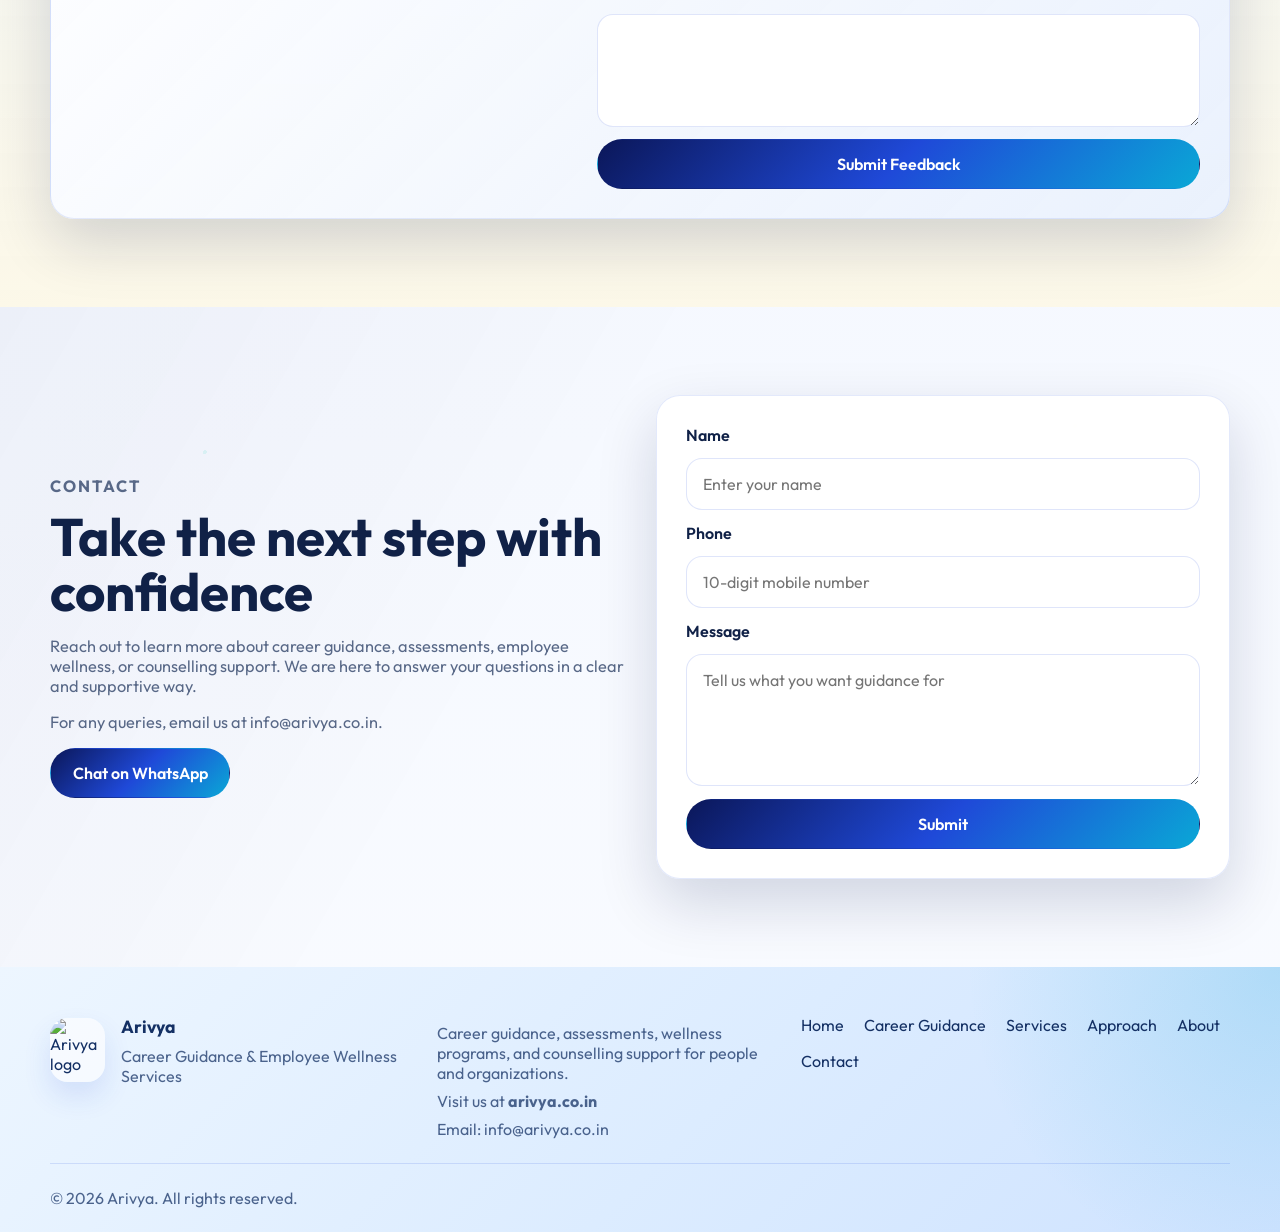
==== commit bdf36eac: "phone no validation" ====
--- a/index.html
+++ b/index.html
@@ -320,13 +320,13 @@
 
             <form class="feedback-form" id="feedbackForm">
               <label for="feedbackName">Name</label>
-              <input id="feedbackName" name="feedbackName" type="text" required />
+              <input id="feedbackName" name="feedbackName" type="text" minlength="2" maxlength="60" autocomplete="name" required />
 
               <label for="feedbackCity">City</label>
-              <input id="feedbackCity" name="feedbackCity" type="text" required />
+              <input id="feedbackCity" name="feedbackCity" type="text" minlength="2" maxlength="60" autocomplete="address-level2" required />
 
               <label for="feedbackMessage">Feedback</label>
-              <textarea id="feedbackMessage" name="feedbackMessage" rows="4" required></textarea>
+              <textarea id="feedbackMessage" name="feedbackMessage" rows="4" minlength="10" maxlength="1000" required></textarea>
 
               <button class="btn btn-primary" type="submit">Submit Feedback</button>
             </form>
@@ -352,13 +352,13 @@
 
           <form class="contact-form reveal" id="contactForm">
             <label for="name">Name</label>
-            <input id="name" name="name" type="text" placeholder="Enter your name" required />
+            <input id="name" name="name" type="text" placeholder="Enter your name" minlength="2" maxlength="60" autocomplete="name" required />
 
             <label for="phone">Phone</label>
-            <input id="phone" name="phone" type="tel" placeholder="Enter your phone number" required />
+            <input id="phone" name="phone" type="tel" placeholder="10-digit mobile number" inputmode="numeric" autocomplete="tel" maxlength="14" required />
 
             <label for="message">Message</label>
-            <textarea id="message" name="message" rows="5" placeholder="Tell us what you want guidance for" required></textarea>
+            <textarea id="message" name="message" rows="5" placeholder="Tell us what you want guidance for" minlength="10" maxlength="1000" required></textarea>
 
             <button class="btn btn-primary" type="submit">Submit</button>
           </form>
